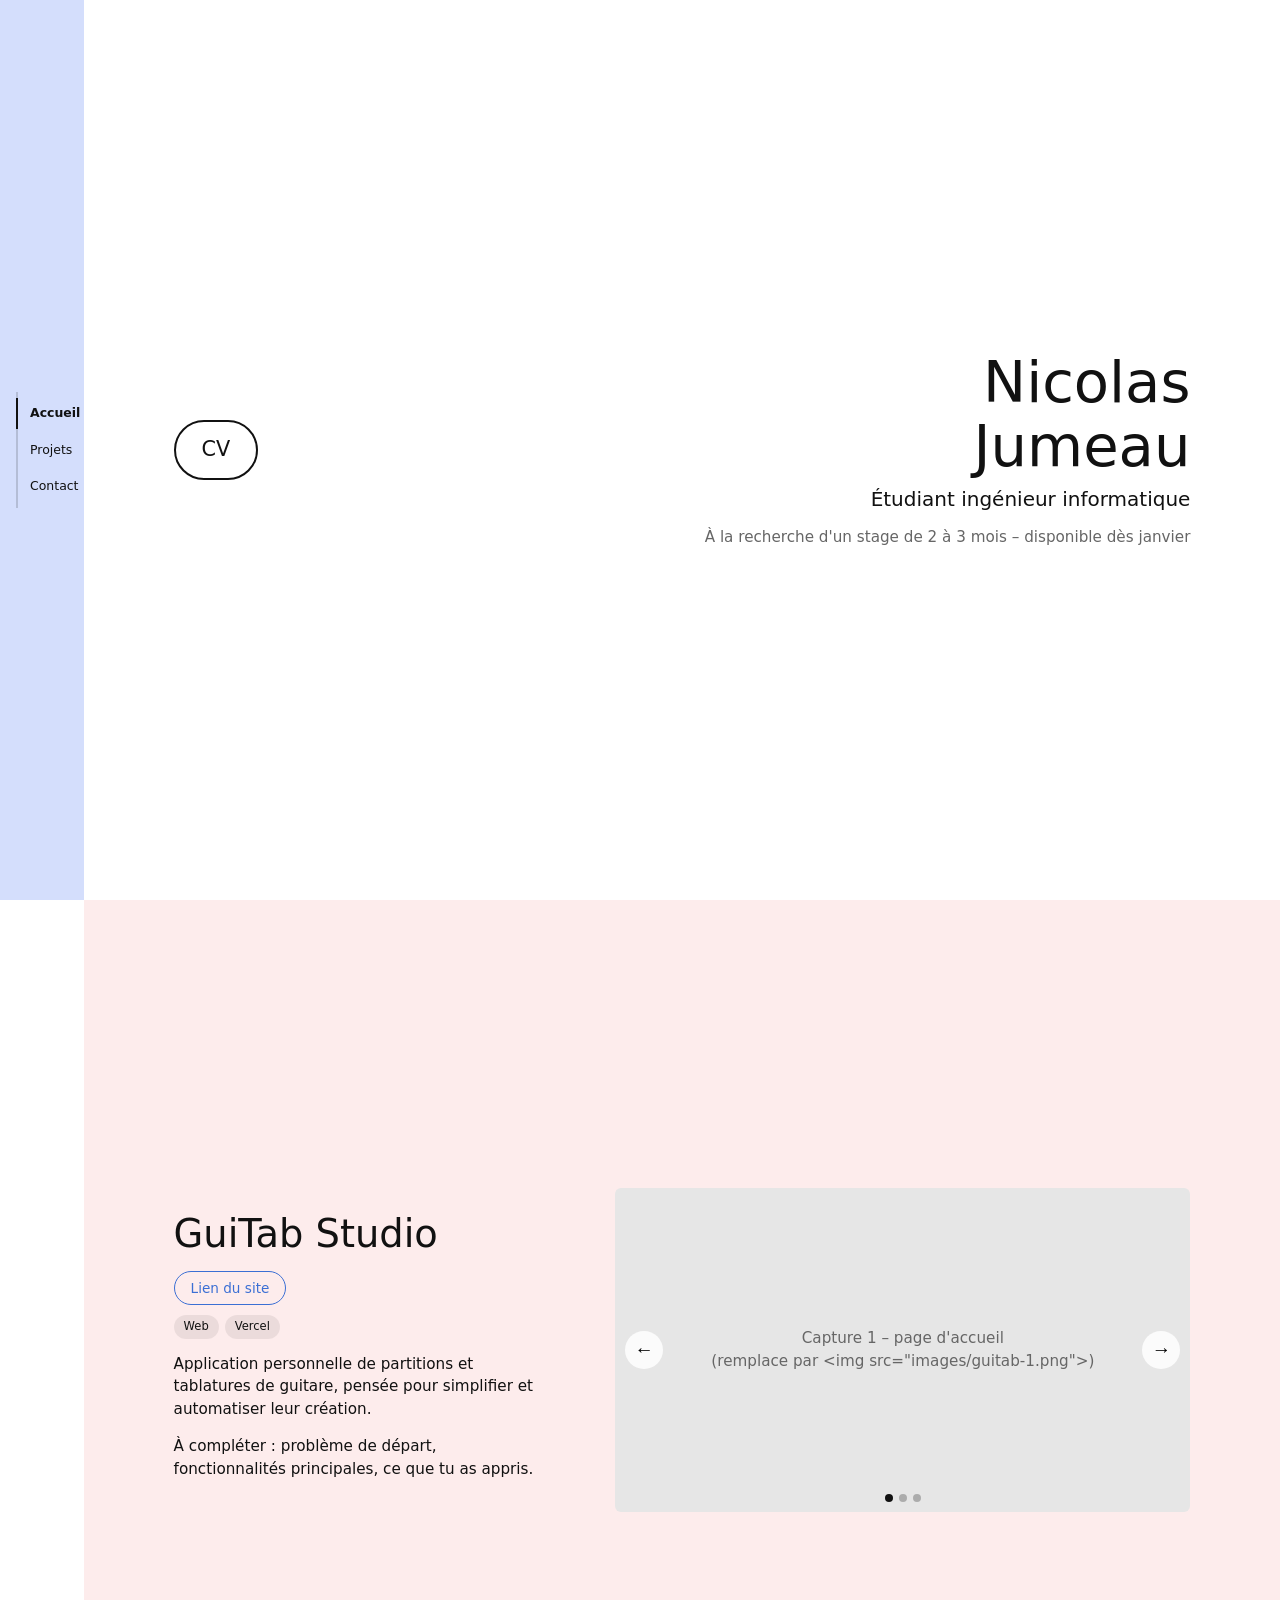
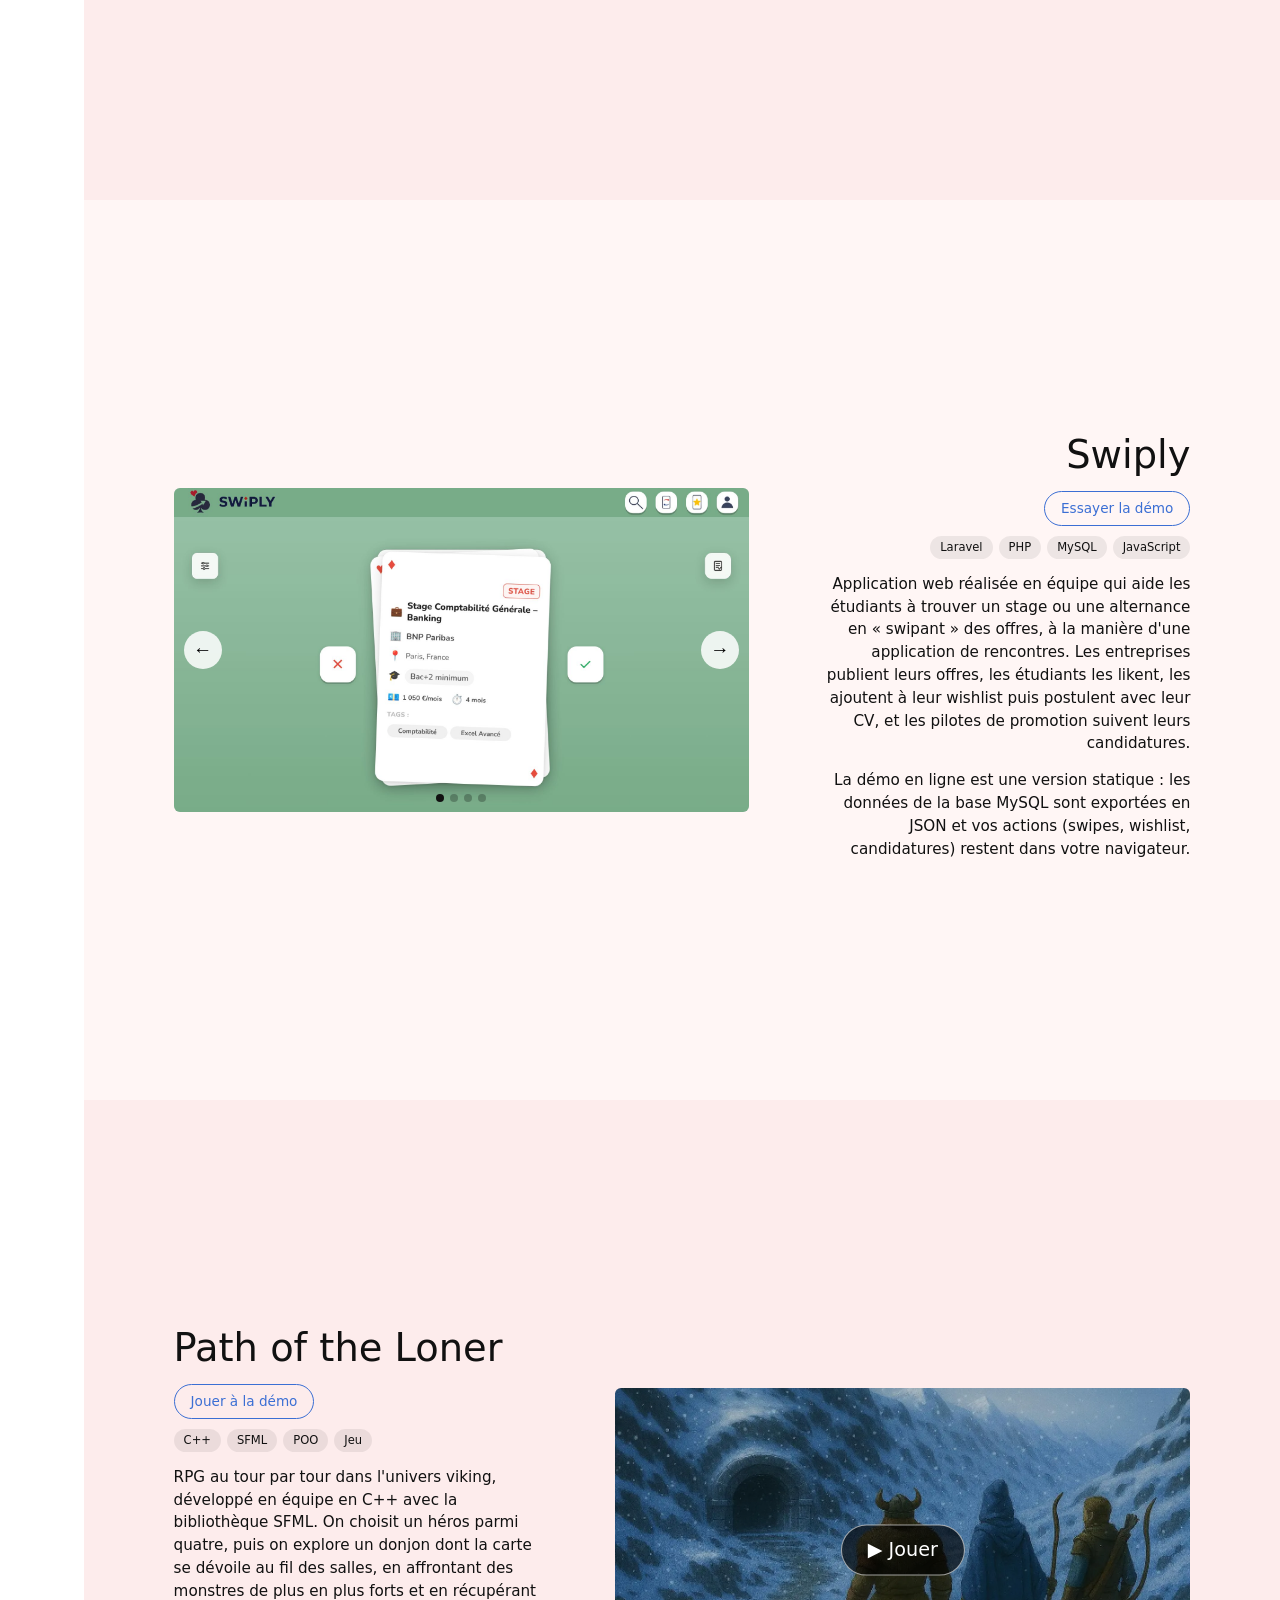
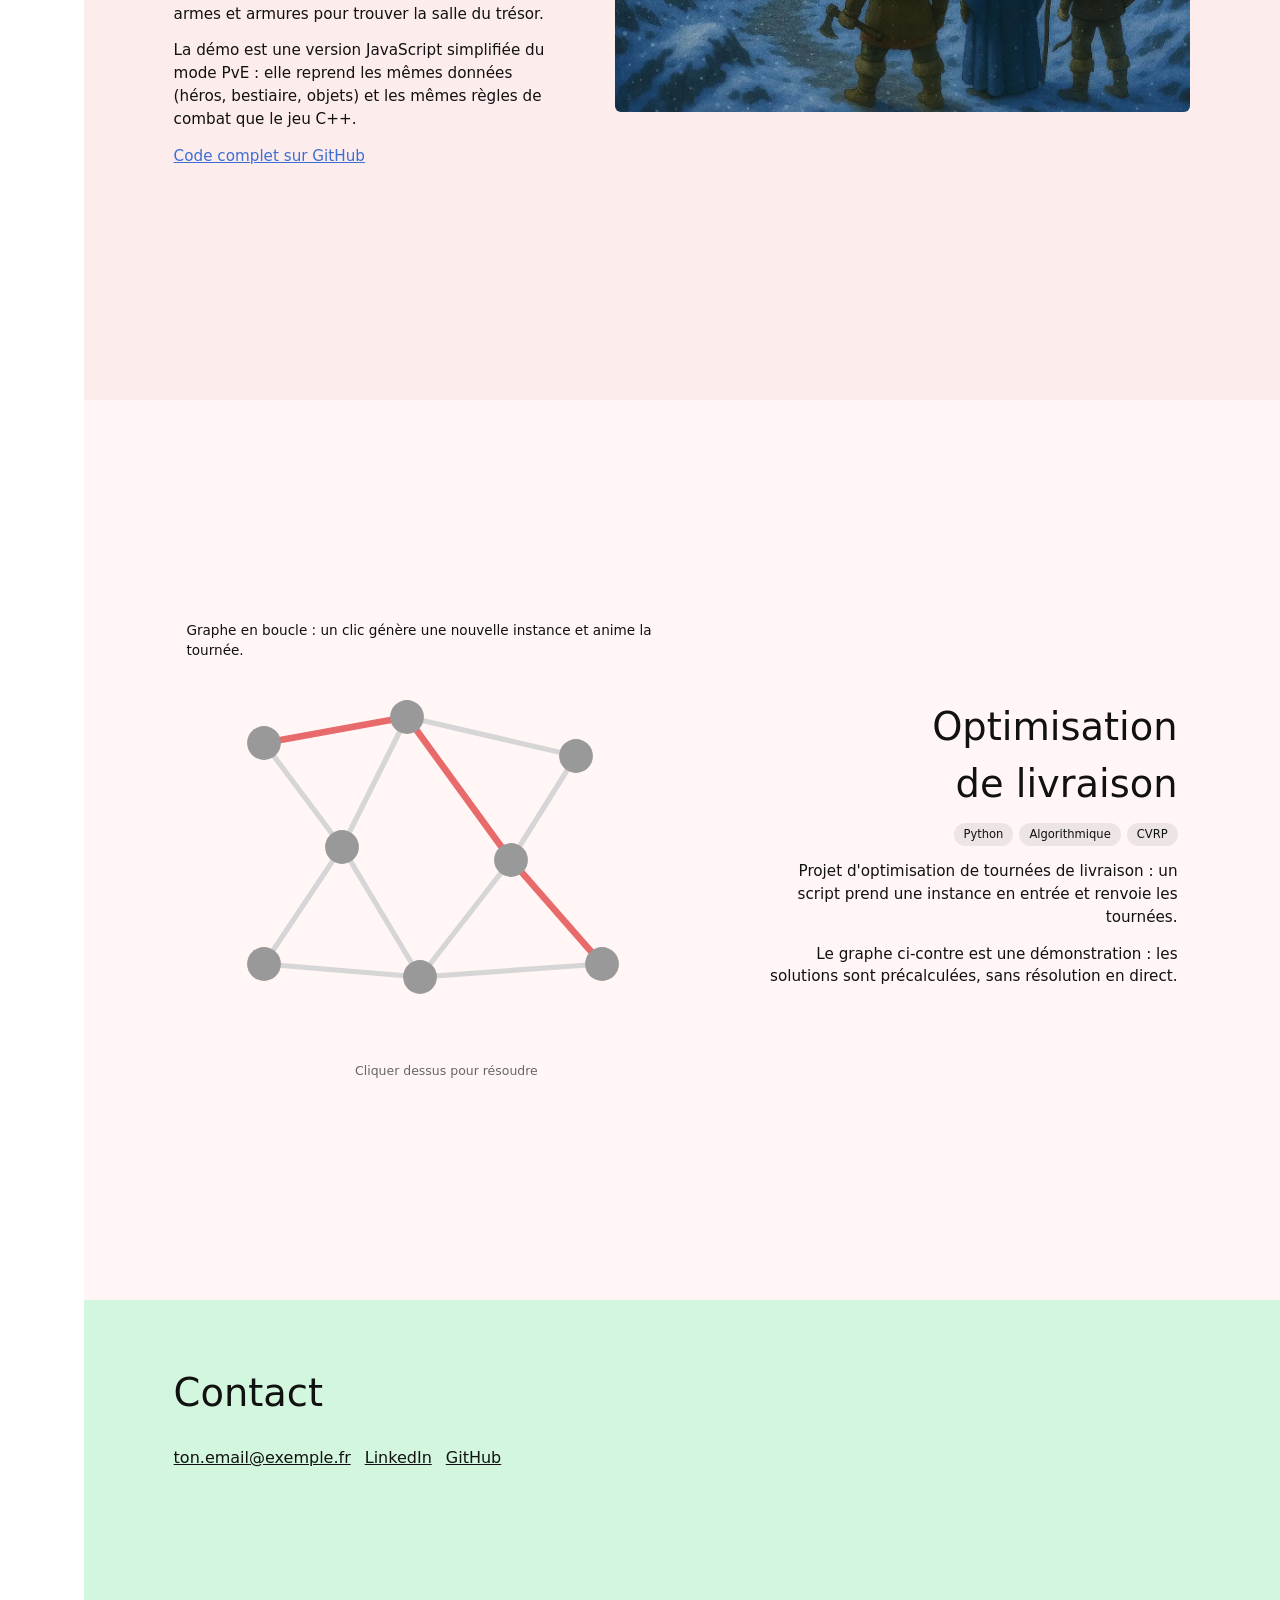
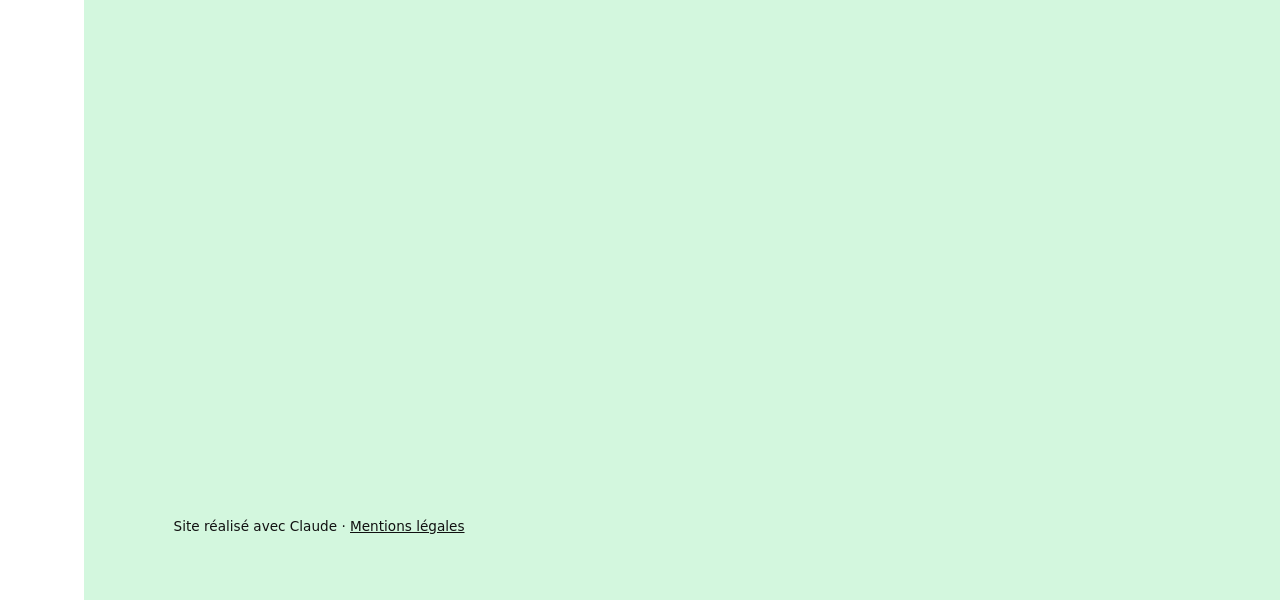
==== index.html @ 0633b989 "Ajoute la démo jouable de Path of the Loner et l'intègre au portfolio Version JavaScript du mode PvE" ====
<!DOCTYPE html>
<html lang="fr">
<head>
<meta charset="UTF-8">
<meta name="viewport" content="width=device-width, initial-scale=1">
<title>Nicolas Jumeau – Étudiant ingénieur informatique</title>
<meta name="description" content="Portfolio de Nicolas Jumeau, étudiant ingénieur en informatique : projets web, jeu, optimisation.">
<style>
  :root {
    --ink: #111;
    --muted: #666;
    --link: #3b6fd4;
    --side: 84px;
  }
  * { box-sizing: border-box; margin: 0; padding: 0; }
  html { scroll-behavior: smooth; }
  body {
    font-family: Inter, system-ui, -apple-system, "Segoe UI", Roboto, sans-serif;
    color: var(--ink);
    line-height: 1.5;
  }
  a { color: var(--link); }

  /* ---------- Barre latérale ---------- */
  .side {
    position: fixed; top: 0; left: 0; bottom: 0; width: var(--side);
    background: #d4defc; transition: background .4s;
    display: flex; align-items: center; z-index: 10;
  }
  .side nav { border-left: 2px solid rgba(0,0,0,.15); margin-left: 16px; }
  .side a {
    display: block; padding: 6px 12px; margin: 6px 0;
    font-size: .78rem; color: var(--ink); text-decoration: none;
    border-left: 2px solid transparent; margin-left: -2px;
  }
  .side a.active { font-weight: 700; border-left-color: var(--ink); }

  main { margin-left: var(--side); }
  section {
    min-height: 100vh; padding: 64px 7vw;
    display: flex; align-items: center; justify-content: center;
  }
  h1 { font-size: clamp(2.4rem, 6vw, 3.6rem); font-weight: 400; line-height: 1.1; }
  h2 { font-size: clamp(1.8rem, 4vw, 2.4rem); font-weight: 400; margin-bottom: 8px; }

  /* ---------- Accueil ---------- */
  #accueil { background: #fff; justify-content: space-between; gap: 32px; flex-wrap: wrap; }
  .hero-right { text-align: right; margin-left: auto; }
  .hero-right p { font-size: 1.25rem; margin-top: 6px; }
  .hero-right .search { font-size: .95rem; color: var(--muted); margin-top: 12px; }
  .btn {
    display: inline-block; padding: 12px 26px; border: 2px solid var(--ink);
    border-radius: 999px; color: var(--ink); text-decoration: none;
    font-size: 1.3rem; transition: background .2s, color .2s;
  }
  .btn:hover { background: var(--ink); color: #fff; }
  .btn.small { font-size: .85rem; padding: 6px 16px; border-width: 1.5px; border-color: var(--link); color: var(--link); }
  .btn.small:hover { background: var(--link); color: #fff; }

  /* ---------- Projets ---------- */
  .project { gap: 5vw; align-items: center; }
  .project .text { flex: 1 1 280px; max-width: 420px; }
  .project .visual { flex: 2 1 380px; }
  .project .text p { margin: 14px 0; font-size: .95rem; }
  .project.reverse { flex-direction: row-reverse; }
  .project.reverse .text { text-align: right; }
  .tags { display: flex; flex-wrap: wrap; gap: 6px; margin: 10px 0 14px; }
  .project.reverse .tags { justify-content: flex-end; }
  .tags span { font-size: .72rem; background: rgba(0,0,0,.07); padding: 3px 10px; border-radius: 999px; }
  #guitab, #loner { background: #fdecec; }
  #swiply, #optim { background: #fff6f5; }

  .box {
    background: #e6e6e6; border-radius: 6px; aspect-ratio: 16 / 9;
    position: relative; overflow: hidden; width: 100%;
  }

  /* Carrousel */
  .carousel .slides { display: flex; height: 100%; transition: transform .4s ease; }
  .carousel .slide {
    min-width: 100%; height: 100%; display: flex; align-items: center; justify-content: center;
    color: var(--muted); font-size: .95rem; text-align: center; padding: 20px;
  }
  .carousel .slide:has(img) { padding: 0; }
  .carousel .slide img { width: 100%; height: 100%; object-fit: cover; }
  .carousel button {
    position: absolute; top: 50%; transform: translateY(-50%);
    background: rgba(255,255,255,.85); border: none; border-radius: 50%;
    width: 38px; height: 38px; font-size: 1.2rem; cursor: pointer;
  }
  .carousel .prev { left: 10px; } .carousel .next { right: 10px; }
  .dots { position: absolute; bottom: 10px; left: 0; right: 0; display: flex; justify-content: center; gap: 6px; }
  .dots i { width: 8px; height: 8px; border-radius: 50%; background: rgba(0,0,0,.25); }
  .dots i.on { background: var(--ink); }

  /* Jeu */
  .game { display: flex; align-items: center; justify-content: center; text-align: center; color: var(--muted); padding: 20px; }
  .game canvas { width: 100%; height: 100%; display: block; background: #1c1c28; }
  .game-cover { display: block; }
  .game-cover img { width: 100%; height: 100%; object-fit: cover; display: block; transition: transform .4s; }
  .game-cover span {
    position: absolute; left: 50%; top: 50%; transform: translate(-50%, -50%);
    background: rgba(0,0,0,.65); color: #fff; padding: 10px 26px; border-radius: 999px;
    font-size: 1.2rem; border: 1.5px solid rgba(255,255,255,.6); transition: background .2s;
  }
  .game-cover:hover img { transform: scale(1.04); }
  .game-cover:hover span { background: rgba(0,0,0,.85); }

  /* Graphe */
  #optim { gap: 4vw; }
  .graph-wrap { flex: 1 1 380px; max-width: 520px; }
  .graph-wrap .note { font-size: .85rem; margin-bottom: 4px; }
  .graph-wrap svg { width: 100%; height: auto; cursor: pointer; }
  .graph-wrap .hint { font-size: .78rem; color: var(--muted); text-align: center; }
  .edge { stroke: #d6d6d6; stroke-width: 4; stroke-linecap: round; }
  .route { stroke: #e86a6a; stroke-width: 5; stroke-linecap: round; }
  .node { fill: #999; }

  /* ---------- Contact ---------- */
  #contact { background: #d3f7de; flex-direction: column; align-items: flex-start; justify-content: space-between; }
  #contact .links { display: flex; flex-wrap: wrap; gap: 14px; margin-top: 24px; }
  #contact .links a { color: var(--ink); }
  footer { font-size: .85rem; align-self: stretch; }
  footer a { color: var(--ink); }
  #legal { display: none; background: rgba(255,255,255,.7); border-radius: 8px; padding: 16px; margin-top: 12px; font-size: .8rem; max-width: 720px; }
  #legal:target { display: block; }

  /* ---------- Mobile ---------- */
  @media (max-width: 800px) {
    :root { --side: 0px; }
    .side { top: 0; bottom: auto; left: 0; right: 0; width: 100%; height: 48px; justify-content: center; }
    .side nav { border: none; margin: 0; display: flex; gap: 8px; }
    .side a { border: none; margin: 0; padding: 4px 10px; }
    .side a.active { text-decoration: underline; }
    section { padding: 80px 6vw 48px; min-height: auto; }
    .project, .project.reverse { flex-direction: column; align-items: stretch; }
    .project.reverse .text { text-align: left; }
    .project.reverse .tags { justify-content: flex-start; }
    .hero-right { text-align: left; margin-left: 0; }
  }
</style>
</head>
<body>

<aside class="side" id="side">
  <nav>
    <a href="#accueil" class="active">Accueil</a>
    <a href="#projets">Projets</a>
    <a href="#contact">Contact</a>
  </nav>
</aside>

<main>

  <!-- ACCUEIL -->
  <section id="accueil" data-side="#d4defc">
    <a class="btn" href="cv.pdf" download>CV</a>
    <div class="hero-right">
      <h1>Nicolas<br>Jumeau</h1>
      <p>Étudiant ingénieur informatique</p>
      <p class="search">À la recherche d'un stage de 2 à 3 mois – disponible dès janvier</p>
    </div>
  </section>

  <!-- GUITAB STUDIO -->
  <section id="projets" class="project" data-side="#e0d4ec" data-bg="#fdecec">
    <div class="text" id="guitab">
      <h2>GuiTab Studio</h2>
      <a class="btn small" href="https://guitab-studio.vercel.app" target="_blank" rel="noopener">Lien du site</a>
      <div class="tags"><span>Web</span><span>Vercel</span></div>
      <p>Application personnelle de partitions et tablatures de guitare, pensée pour simplifier et automatiser leur création.</p>
      <p>À compléter : problème de départ, fonctionnalités principales, ce que tu as appris.</p>
    </div>
    <div class="visual">
      <div class="box carousel" data-carousel>
        <div class="slides">
          <div class="slide">Capture 1 – page d'accueil<br>(remplace par &lt;img src="images/guitab-1.png"&gt;)</div>
          <div class="slide">Capture 2 – éditeur de tablatures</div>
          <div class="slide">Capture 3 – export</div>
        </div>
        <button class="prev" aria-label="Précédent">←</button>
        <button class="next" aria-label="Suivant">→</button>
        <div class="dots"></div>
      </div>
    </div>
  </section>

  <!-- SWIPLY -->
  <section class="project reverse" data-side="#e2e0f5" data-bg="#fff6f5" id="swiply">
    <div class="text">
      <h2>Swiply</h2>
      <a class="btn small" href="swiply/" target="_blank" rel="noopener">Essayer la démo</a>
      <div class="tags"><span>Laravel</span><span>PHP</span><span>MySQL</span><span>JavaScript</span></div>
      <p>Application web réalisée en équipe qui aide les étudiants à trouver un stage ou une alternance en « swipant » des offres, à la manière d'une application de rencontres. Les entreprises publient leurs offres, les étudiants les likent, les ajoutent à leur wishlist puis postulent avec leur CV, et les pilotes de promotion suivent leurs candidatures.</p>
      <p>La démo en ligne est une version statique : les données de la base MySQL sont exportées en JSON et vos actions (swipes, wishlist, candidatures) restent dans votre navigateur.</p>
    </div>
    <div class="visual">
      <div class="box carousel" data-carousel>
        <div class="slides">
          <div class="slide"><img src="images/swiply-1.jpg" alt="Swiply : carte d'offre à swiper" loading="lazy"></div>
          <div class="slide"><img src="images/swiply-2.jpg" alt="Swiply : détail d'une offre" loading="lazy"></div>
          <div class="slide"><img src="images/swiply-3.jpg" alt="Swiply : wishlist de l'étudiant" loading="lazy"></div>
          <div class="slide"><img src="images/swiply-4.jpg" alt="Swiply : profil d'une entreprise" loading="lazy"></div>
        </div>
        <button class="prev" aria-label="Précédent">←</button>
        <button class="next" aria-label="Suivant">→</button>
        <div class="dots"></div>
      </div>
    </div>
  </section>

  <!-- PATH OF THE LONER -->
  <section class="project" data-side="#e0d4ec" data-bg="#fdecec" id="loner">
    <div class="text">
      <h2>Path of the Loner</h2>
      <a class="btn small" href="loner/" target="_blank" rel="noopener">Jouer à la démo</a>
      <div class="tags"><span>C++</span><span>SFML</span><span>POO</span><span>Jeu</span></div>
      <p>RPG au tour par tour dans l'univers viking, développé en équipe en C++ avec la bibliothèque SFML. On choisit un héros parmi quatre, puis on explore un donjon dont la carte se dévoile au fil des salles, en affrontant des monstres de plus en plus forts et en récupérant armes et armures pour trouver la salle du trésor.</p>
      <p>La démo est une version JavaScript simplifiée du mode PvE : elle reprend les mêmes données (héros, bestiaire, objets) et les mêmes règles de combat que le jeu C++.</p>
      <p><a href="https://github.com/NicolasJUMEAU/cpp-path-of-the-loner" target="_blank" rel="noopener">Code complet sur GitHub</a></p>
    </div>
    <div class="visual">
      <a class="box game-cover" href="loner/" target="_blank" rel="noopener" aria-label="Jouer à Path of the Loner">
        <img src="loner/img/accueil_start.webp" alt="Path of the Loner : trois héros vikings devant l'entrée du donjon" loading="lazy">
        <span>▶ Jouer</span>
      </a>
    </div>
  </section>

  <!-- OPTIMISATION -->
  <section class="project reverse" data-side="#e2e0f5" data-bg="#fff6f5" id="optim">
    <div class="text">
      <h2>Optimisation<br>de livraison</h2>
      <div class="tags"><span>Python</span><span>Algorithmique</span><span>CVRP</span></div>
      <p>Projet d'optimisation de tournées de livraison : un script prend une instance en entrée et renvoie les tournées.</p>
      <p>Le graphe ci-contre est une démonstration : les solutions sont précalculées, sans résolution en direct.</p>
    </div>
    <div class="graph-wrap">
      <p class="note">Graphe en boucle : un clic génère une nouvelle instance et anime la tournée.</p>
      <svg id="graph" viewBox="0 0 400 300" role="img" aria-label="Graphe de livraison interactif"></svg>
      <p class="hint">Cliquer dessus pour résoudre</p>
    </div>
  </section>

  <!-- CONTACT -->
  <section id="contact" data-side="#b3e5d8">
    <div>
      <h2>Contact</h2>
      <div class="links">
        <a href="mailto:ton.email@exemple.fr">ton.email@exemple.fr</a>
        <a href="https://www.linkedin.com/in/TON-PROFIL" target="_blank" rel="noopener">LinkedIn</a>
        <a href="https://github.com/TON-PSEUDO" target="_blank" rel="noopener">GitHub</a>
      </div>
    </div>
    <footer>
      <p>Site réalisé avec Claude · <a href="#legal">Mentions légales</a></p>
      <div id="legal">
        <strong>Mentions légales</strong><br>
        Éditeur : Nicolas Jumeau – contact : ton.email@exemple.fr<br>
        Hébergeur : Vercel Inc., 440 N Barranca Ave #4133, Covina, CA 91723, États-Unis.<br>
        Ce site ne dépose aucun cookie et ne collecte aucune donnée personnelle.
      </div>
    </footer>
  </section>

</main>

<script>
/* ---------- Nav active + couleur de la barre latérale ---------- */
const side = document.getElementById('side');
const links = [...document.querySelectorAll('.side a')];
const sections = [...document.querySelectorAll('main section')];
const linkFor = id => (['accueil','contact'].includes(id) ? id : 'projets');

const io = new IntersectionObserver(entries => {
  entries.forEach(e => {
    if (!e.isIntersecting) return;
    const s = e.target;
    side.style.background = s.dataset.side || '#d4defc';
    const target = linkFor(s.id || 'projets');
    links.forEach(a => a.classList.toggle('active', a.getAttribute('href') === '#' + target));
  });
}, { threshold: 0.5 });
sections.forEach(s => {
  if (s.dataset.bg) s.style.background = s.dataset.bg;
  io.observe(s);
});

/* ---------- Carrousels ---------- */
document.querySelectorAll('[data-carousel]').forEach(c => {
  const slides = c.querySelector('.slides');
  const n = slides.children.length;
  const dots = c.querySelector('.dots');
  let i = 0;
  for (let k = 0; k < n; k++) dots.appendChild(document.createElement('i'));
  const show = () => {
    slides.style.transform = `translateX(-${i * 100}%)`;
    [...dots.children].forEach((d, k) => d.classList.toggle('on', k === i));
  };
  c.querySelector('.prev').onclick = () => { i = (i - 1 + n) % n; show(); };
  c.querySelector('.next').onclick = () => { i = (i + 1) % n; show(); };
  show();
});

/* ---------- Graphe : instances et solutions en dur ---------- */
const instances = [
  { nodes: [[60,60],[170,40],[300,70],[120,140],[250,150],[60,230],[180,240],[320,230]],
    edges: [[0,1],[1,2],[0,3],[1,3],[1,4],[2,4],[3,5],[3,6],[4,6],[4,7],[5,6],[6,7]],
    route: [0,1,4,7] },
  { nodes: [[50,150],[140,60],[140,240],[240,150],[340,70],[340,230]],
    edges: [[0,1],[0,2],[1,3],[2,3],[3,4],[3,5],[4,5],[2,5]],
    route: [0,1,3,5] },
  { nodes: [[200,40],[70,110],[330,110],[110,230],[290,230],[200,150]],
    edges: [[0,1],[0,2],[1,3],[2,4],[3,4],[5,0],[5,1],[5,2],[5,3],[5,4]],
    route: [0,1,3,4,2,0] }
];
const svg = document.getElementById('graph');
const NS = 'http://www.w3.org/2000/svg';
let current = 0, timers = [];

function el(tag, attrs) {
  const e = document.createElementNS(NS, tag);
  for (const k in attrs) e.setAttribute(k, attrs[k]);
  return e;
}
function draw(idx, animate) {
  timers.forEach(clearTimeout); timers = [];
  svg.innerHTML = '';
  const g = instances[idx];
  g.edges.forEach(([a, b]) => svg.appendChild(el('line', {
    class: 'edge', x1: g.nodes[a][0], y1: g.nodes[a][1], x2: g.nodes[b][0], y2: g.nodes[b][1] })));
  const routeLayer = el('g', {});
  svg.appendChild(routeLayer);
  g.nodes.forEach(([x, y]) => svg.appendChild(el('circle', { class: 'node', cx: x, cy: y, r: 13 })));
  g.route.slice(1).forEach((to, k) => {
    const from = g.route[k];
    const seg = () => routeLayer.appendChild(el('line', {
      class: 'route', x1: g.nodes[from][0], y1: g.nodes[from][1], x2: g.nodes[to][0], y2: g.nodes[to][1] }));
    if (animate) timers.push(setTimeout(seg, 500 * (k + 1))); else seg();
  });
}
draw(0, false);
svg.addEventListener('click', () => { current = (current + 1) % instances.length; draw(current, true); });
</script>
</body>
</html>
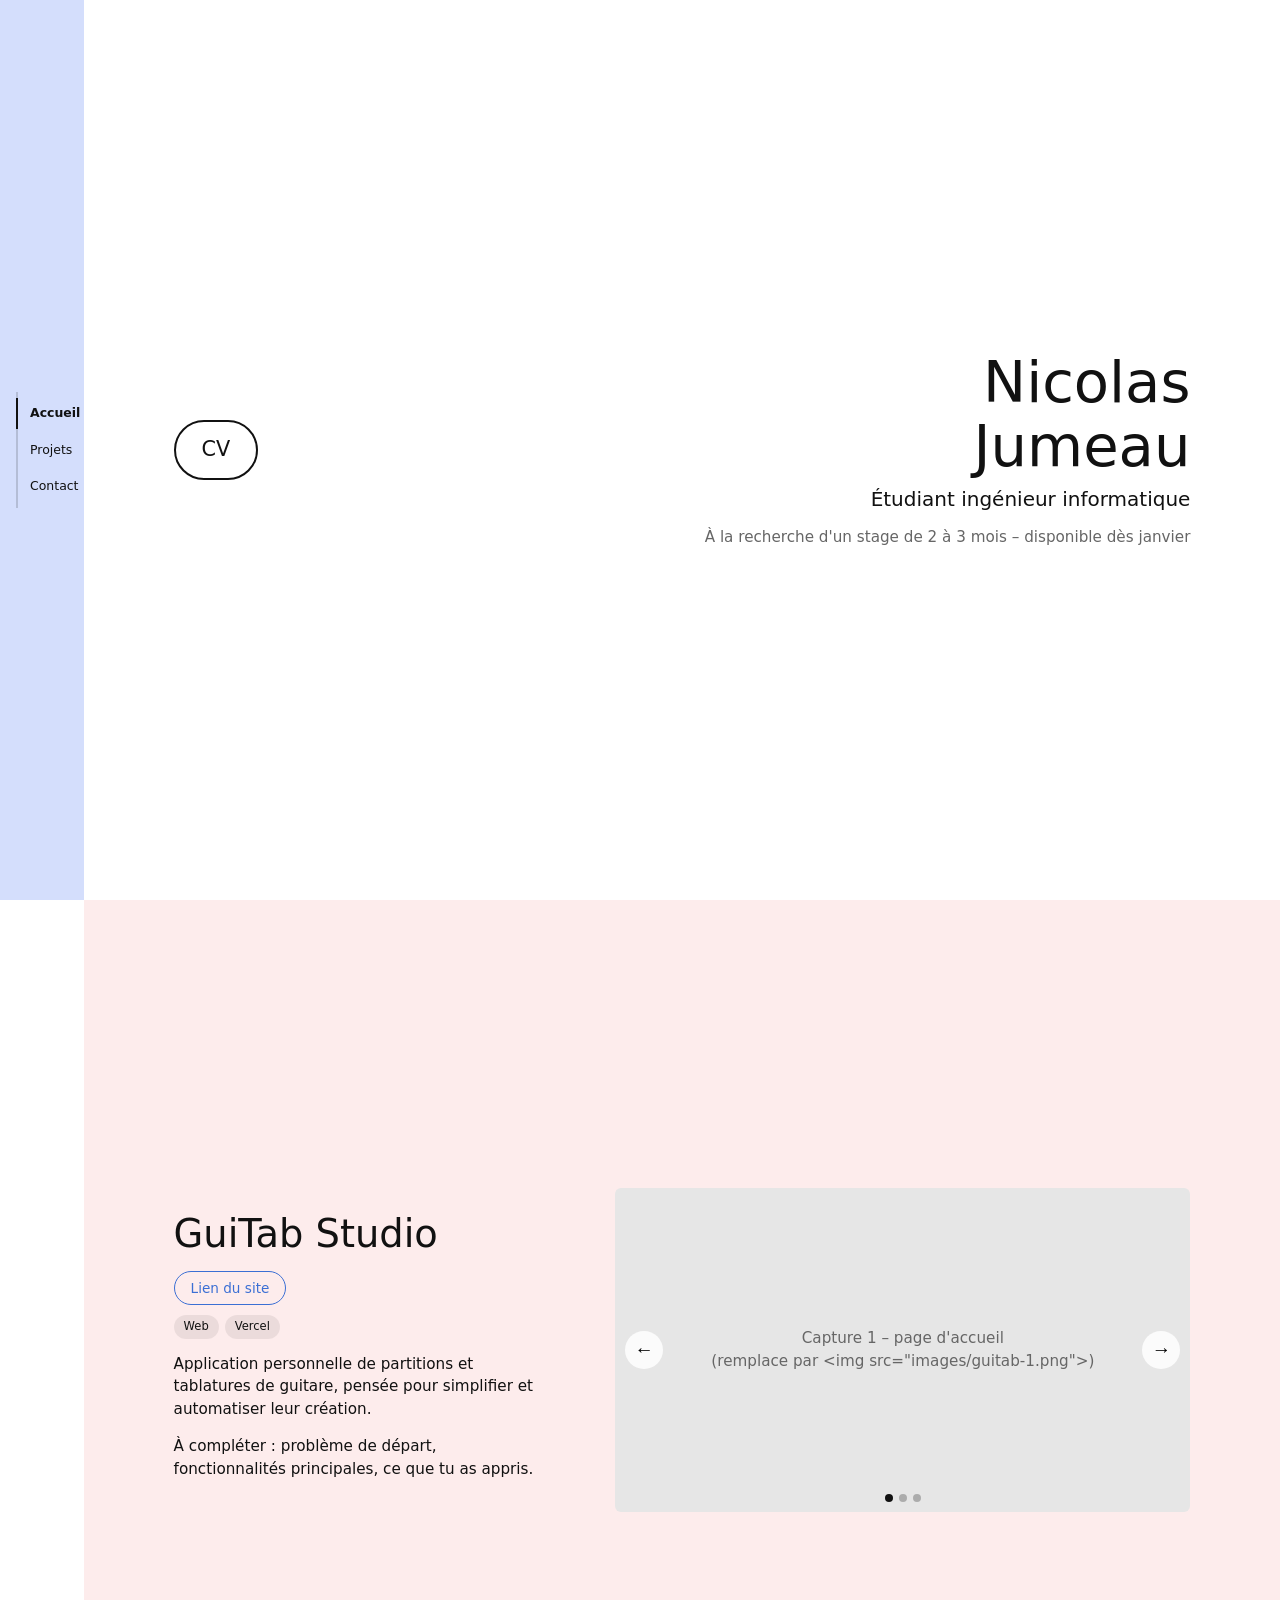
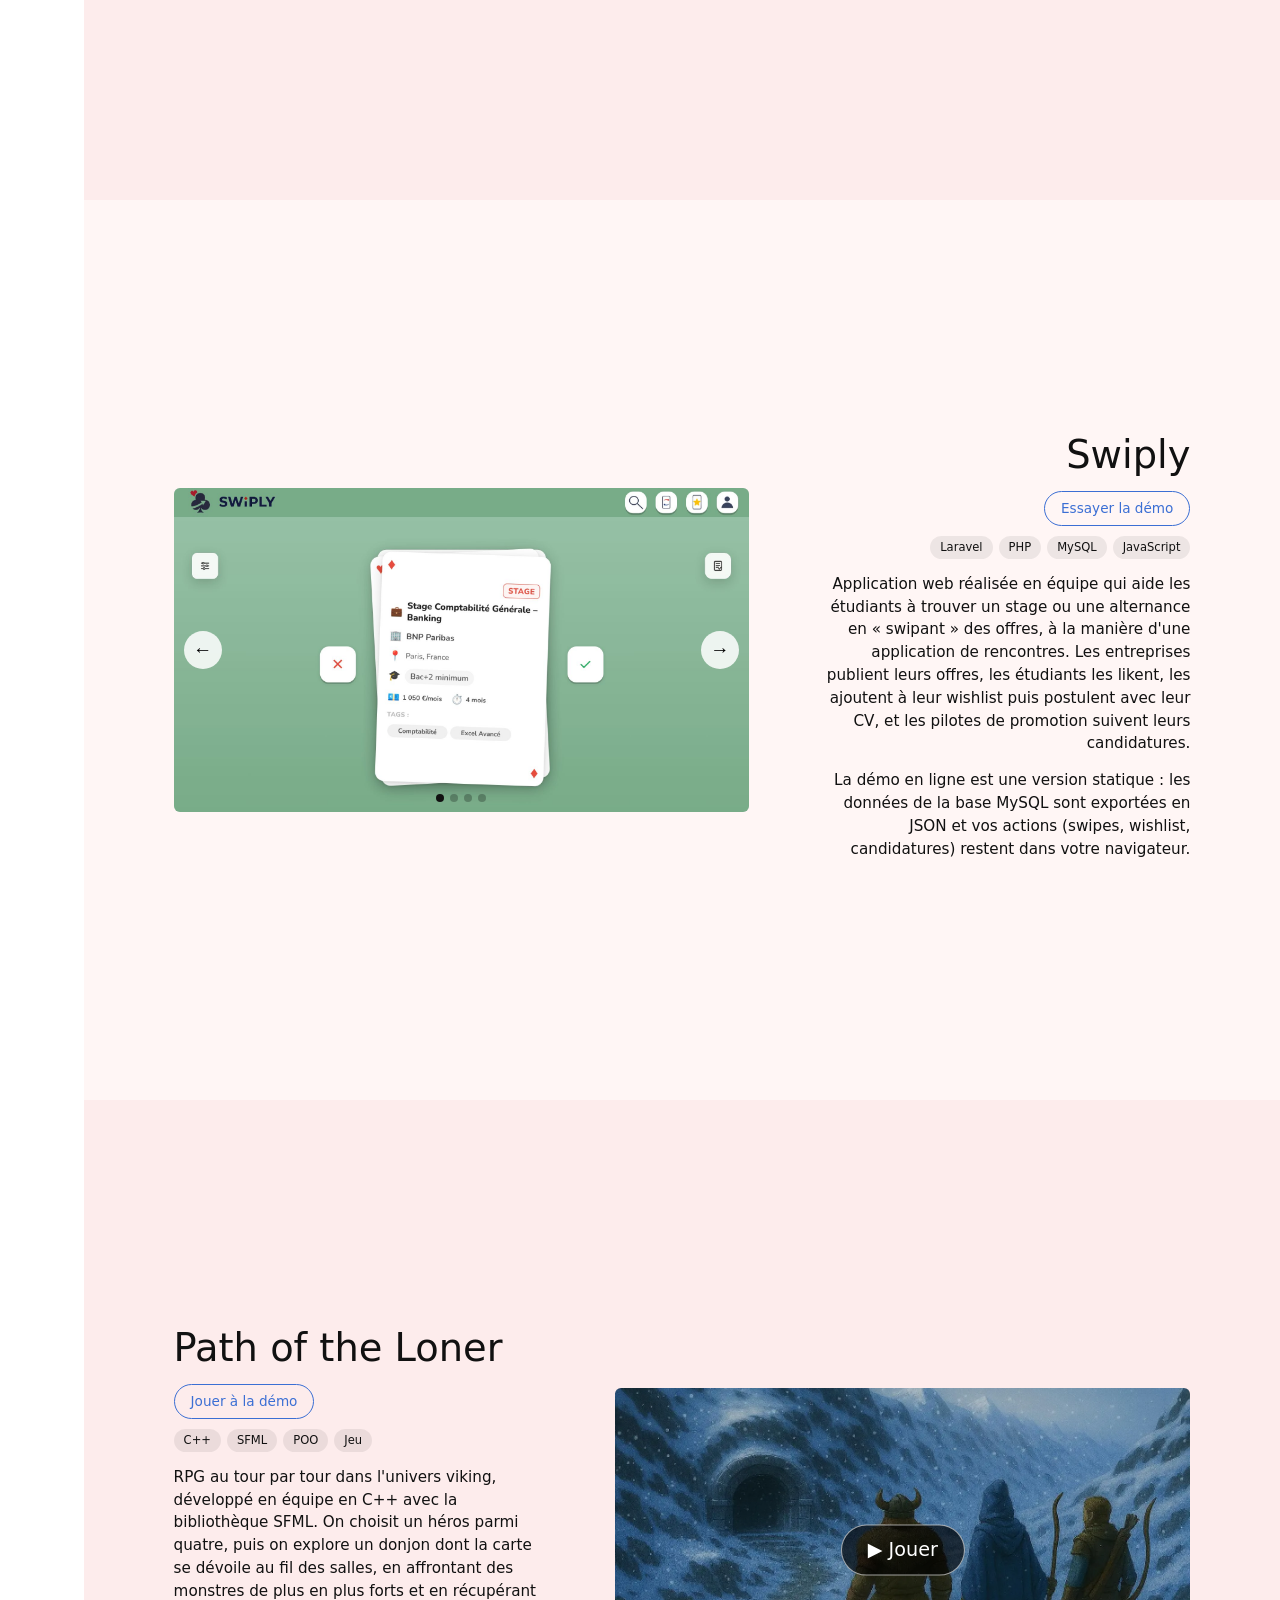
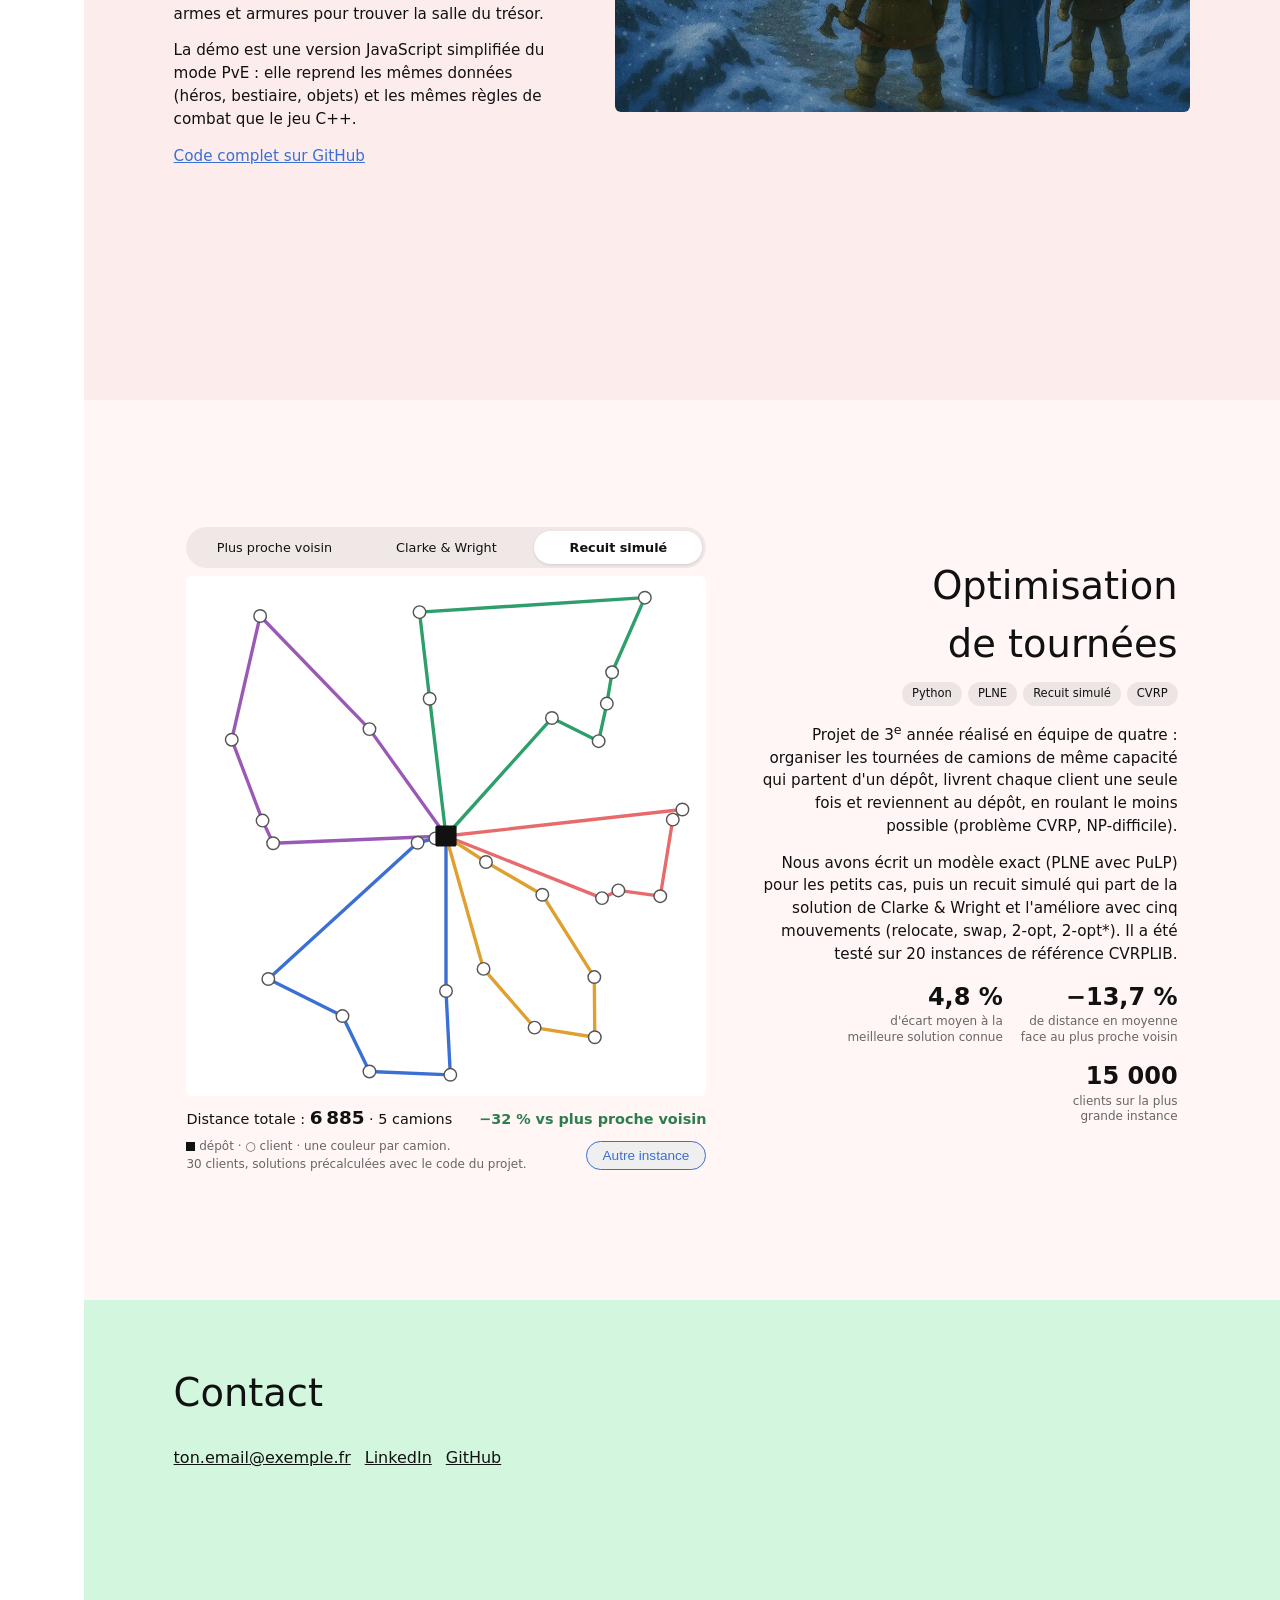
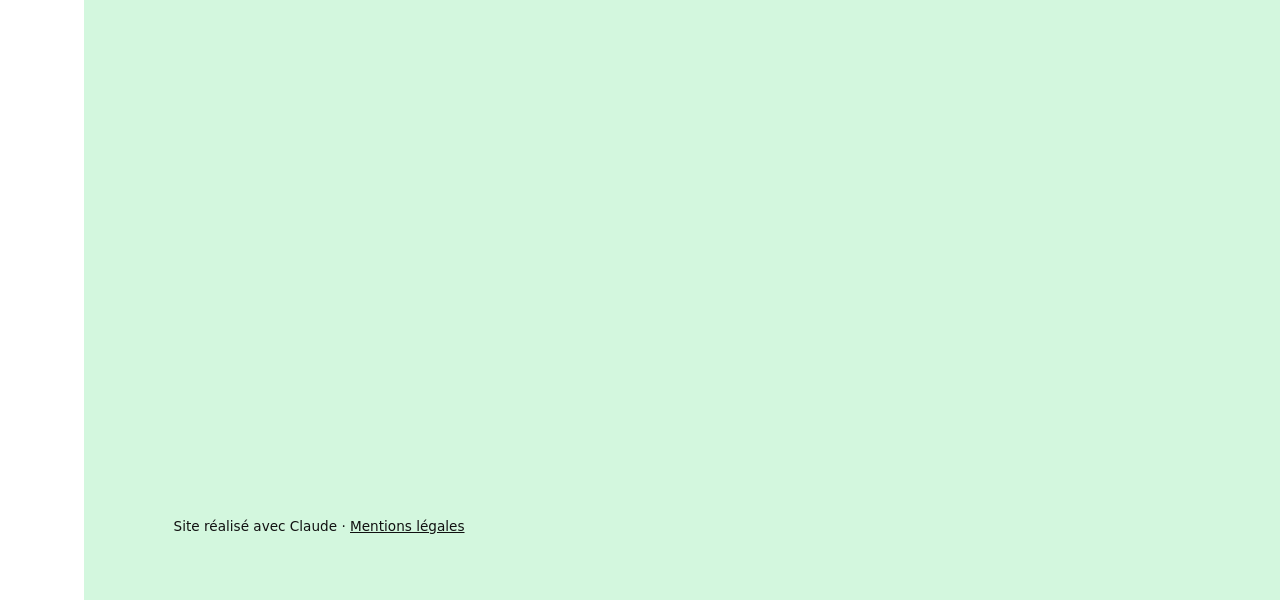
==== commit cf2a8db9: "Refait la section Optimisation : vraies tournées CVRP avec dépôt et comparaison des méthodes Trois i" ====
--- a/index.html
+++ b/index.html
@@ -106,15 +106,30 @@
   .game-cover:hover img { transform: scale(1.04); }
   .game-cover:hover span { background: rgba(0,0,0,.85); }
 
-  /* Graphe */
+  /* Optimisation (CVRP) */
   #optim { gap: 4vw; }
   .graph-wrap { flex: 1 1 380px; max-width: 520px; }
-  .graph-wrap .note { font-size: .85rem; margin-bottom: 4px; }
-  .graph-wrap svg { width: 100%; height: auto; cursor: pointer; }
-  .graph-wrap .hint { font-size: .78rem; color: var(--muted); text-align: center; }
-  .edge { stroke: #d6d6d6; stroke-width: 4; stroke-linecap: round; }
-  .route { stroke: #e86a6a; stroke-width: 5; stroke-linecap: round; }
-  .node { fill: #999; }
+  .stats { display: flex; gap: 18px; justify-content: flex-end; flex-wrap: wrap; margin: 18px 0; }
+  .stats div { text-align: right; }
+  .stats b { display: block; font-size: 1.5rem; font-weight: 600; line-height: 1.1; }
+  .stats span { display: block; font-size: .75rem; line-height: 1.3; color: var(--muted); margin-top: 4px; }
+  .methods { display: flex; gap: 4px; background: rgba(0,0,0,.06); border-radius: 999px; padding: 4px; margin-bottom: 8px; }
+  .methods button {
+    flex: 1; border: none; background: none; border-radius: 999px; padding: 7px 6px;
+    font: inherit; font-size: .8rem; color: var(--ink); cursor: pointer; transition: background .2s;
+  }
+  .methods button.on { background: #fff; font-weight: 600; box-shadow: 0 1px 3px rgba(0,0,0,.12); }
+  .graph-wrap svg { width: 100%; height: auto; display: block; background: #fff; border-radius: 6px; }
+  .graph-wrap .route { fill: none; stroke-width: 7; stroke-linejoin: round; stroke-linecap: round; }
+  .graph-wrap .client { fill: #fff; stroke: #555; stroke-width: 3; }
+  .graph-wrap .depot { fill: var(--ink); }
+  .result { display: flex; flex-wrap: wrap; justify-content: space-between; align-items: baseline; gap: 10px; margin-top: 8px; font-size: .9rem; }
+  .result strong { font-size: 1.15rem; }
+  .result .gain { color: #2e7d4f; font-weight: 600; }
+  .graph-foot { display: flex; justify-content: space-between; align-items: center; gap: 10px; margin-top: 6px; }
+  .graph-foot p { font-size: .75rem; color: var(--muted); }
+  .graph-foot button { flex: none; }
+  .legend-depot { display: inline-block; width: 9px; height: 9px; background: var(--ink); vertical-align: middle; }
 
   /* ---------- Contact ---------- */
   #contact { background: #d3f7de; flex-direction: column; align-items: flex-start; justify-content: space-between; }
@@ -135,6 +150,8 @@
     section { padding: 80px 6vw 48px; min-height: auto; }
     .project, .project.reverse { flex-direction: column; align-items: stretch; }
     .project.reverse .text { text-align: left; }
+    #optim .stats { justify-content: flex-start; }
+    #optim .stats div { text-align: left; }
     .project.reverse .tags { justify-content: flex-start; }
     .hero-right { text-align: left; margin-left: 0; }
   }
@@ -230,15 +247,31 @@
   <!-- OPTIMISATION -->
   <section class="project reverse" data-side="#e2e0f5" data-bg="#fff6f5" id="optim">
     <div class="text">
-      <h2>Optimisation<br>de livraison</h2>
-      <div class="tags"><span>Python</span><span>Algorithmique</span><span>CVRP</span></div>
-      <p>Projet d'optimisation de tournées de livraison : un script prend une instance en entrée et renvoie les tournées.</p>
-      <p>Le graphe ci-contre est une démonstration : les solutions sont précalculées, sans résolution en direct.</p>
+      <h2>Optimisation<br>de tournées</h2>
+      <div class="tags"><span>Python</span><span>PLNE</span><span>Recuit simulé</span><span>CVRP</span></div>
+      <p>Projet de 3<sup>e</sup> année réalisé en équipe de quatre : organiser les tournées de camions de même capacité qui partent d'un dépôt, livrent chaque client une seule fois et reviennent au dépôt, en roulant le moins possible (problème CVRP, NP-difficile).</p>
+      <p>Nous avons écrit un modèle exact (PLNE avec PuLP) pour les petits cas, puis un recuit simulé qui part de la solution de Clarke &amp; Wright et l'améliore avec cinq mouvements (relocate, swap, 2-opt, 2-opt*). Il a été testé sur 20 instances de référence CVRPLIB.</p>
+      <div class="stats">
+        <div><b>4,8 %</b><span>d'écart moyen à la<br>meilleure solution connue</span></div>
+        <div><b>−13,7 %</b><span>de distance en moyenne<br>face au plus proche voisin</span></div>
+        <div><b>15 000</b><span>clients sur la plus<br>grande instance</span></div>
+      </div>
     </div>
     <div class="graph-wrap">
-      <p class="note">Graphe en boucle : un clic génère une nouvelle instance et anime la tournée.</p>
-      <svg id="graph" viewBox="0 0 400 300" role="img" aria-label="Graphe de livraison interactif"></svg>
-      <p class="hint">Cliquer dessus pour résoudre</p>
+      <div class="methods" role="tablist" aria-label="Méthode de résolution">
+        <button type="button" data-m="0">Plus proche voisin</button>
+        <button type="button" data-m="1">Clarke &amp; Wright</button>
+        <button type="button" data-m="2">Recuit simulé</button>
+      </div>
+      <svg id="graph" viewBox="-40 -40 1080 1080" role="img" aria-label="Tournées de livraison : le dépôt au centre, une couleur par camion"></svg>
+      <div class="result">
+        <span id="r-info"></span>
+        <span id="r-gain" class="gain"></span>
+      </div>
+      <div class="graph-foot">
+        <p><span class="legend-depot"></span> dépôt · ○ client · une couleur par camion.<br>30 clients, solutions précalculées avec le code du projet.</p>
+        <button type="button" class="btn small" id="next-inst">Autre instance</button>
+      </div>
     </div>
   </section>
 
@@ -302,45 +335,53 @@
   show();
 });
 
-/* ---------- Graphe : instances et solutions en dur ---------- */
-const instances = [
-  { nodes: [[60,60],[170,40],[300,70],[120,140],[250,150],[60,230],[180,240],[320,230]],
-    edges: [[0,1],[1,2],[0,3],[1,3],[1,4],[2,4],[3,5],[3,6],[4,6],[4,7],[5,6],[6,7]],
-    route: [0,1,4,7] },
-  { nodes: [[50,150],[140,60],[140,240],[240,150],[340,70],[340,230]],
-    edges: [[0,1],[0,2],[1,3],[2,3],[3,4],[3,5],[4,5],[2,5]],
-    route: [0,1,3,5] },
-  { nodes: [[200,40],[70,110],[330,110],[110,230],[290,230],[200,150]],
-    edges: [[0,1],[0,2],[1,3],[2,4],[3,4],[5,0],[5,1],[5,2],[5,3],[5,4]],
-    route: [0,1,3,4,2,0] }
-];
+/* ---------- Optimisation : tournées précalculées (Python, code du projet) ----------
+   xy : coordonnées (0 = dépôt), sol[m] : tournées de la méthode m, cost[m] : distance totale */
+const CVRP = [{"xy":[[500,500],[945,625],[684,898],[578,776],[834,225],[55,300],[285,874],[913,5],[500,822],[131,797],[119,468],[817,303],[341,278],[720,255],[991,445],[478,505],[583,554],[509,996],[808,793],[700,622],[341,989],[466,215],[845,160],[858,613],[114,43],[445,35],[141,515],[971,466],[809,918],[824,629],[441,514]],"dem":[0,27,50,38,25,100,2,10,20,97,70,89,21,73,37,49,1,62,84,67,16,54,27,97,89,19,51,94,85,71,64],"Q":337,"sol":[[[15,30,16,19,29,1,14,7,6],[12,21,25,24,5,26],[3,8,17,20,9,10,4],[13,11,22,27,2],[23,18,28]],[[14,27,1,23,29],[11,4,22,7,13,21,12],[25,24,5,10,26],[15,30,9,3,19,16],[18,28,2,17,20,6,8]],[[14,27,1,23,29],[8,17,20,6,9,30,15],[21,25,7,22,4,11,13],[3,2,28,18,19,16],[12,24,5,10,26]]],"cost":[10105,7562,6885]},{"xy":[[500,500],[862,492],[554,234],[392,67],[359,713],[762,813],[489,548],[942,634],[677,169],[927,554],[65,175],[900,507],[785,342],[94,963],[946,520],[287,202],[713,257],[190,550],[927,849],[294,337],[477,905],[749,240],[662,918],[4,729],[915,932],[11,951],[225,160],[739,702],[993,239],[804,614],[100,255]],"dem":[0,74,47,100,40,98,7,54,63,97,68,54,88,42,72,31,20,73,63,94,48,10,29,9,11,92,7,100,80,18,31],"Q":337,"sol":[[[6,4,20,22,5,27,24],[19,15,26,30,10,3],[2,8,16,21,12,1,29,23],[17,13,25,18,7],[11,14,9,28]],[[1,12,28,21,16,8],[2,17,23,25,13,4],[6,20,22,18,24,5],[11,14,9,7,29],[19,30,10,26,15,3],[27]],[[2,8,16,21,28,12],[3,15,26,10,30,19],[17,23,25,13,20,22,4],[1,11,14,9,29],[6,27,5,24,18,7]]],"cost":[9423,8076,7196]},{"xy":[[500,500],[777,956],[264,207],[793,829],[515,149],[833,513],[153,136],[411,689],[404,842],[8,425],[524,957],[235,826],[71,338],[749,576],[939,754],[915,827],[135,934],[845,145],[979,746],[314,139],[388,907],[786,226],[492,854],[641,306],[113,970],[234,518],[692,322],[517,282],[837,606],[176,334],[688,679]],"dem":[0,32,16,15,25,79,87,35,61,50,27,54,15,49,14,25,25,3,39,73,65,78,84,7,78,12,34,9,15,49,46],"Q":337,"sol":[[[7,8,20,22,10,1,3,14,17],[27,23,26,21,4,19,2,6],[13,28,5,30,15,18,11,16],[25,29,12,9,24]],[[25,9,12,29,2,6,19,4,27],[30,3,1,15,18,14,28,5,13],[7,8,26,21,17,23],[11,16,24,20,10,22]],[[11,16,24,20,8,7],[27,4,19,2,6,29,12,9,25],[22,10,1,3,15,14,18,28,30],[13,5,17,21,26,23]]],"cost":[8382,6454,5979]}];
+const METHODS = ['Plus proche voisin', 'Clarke & Wright', 'Recuit simulé'];
+const COLORS = ['#e86a6a', '#3b6fd4', '#2e9e6b', '#e0a030', '#9b59b6', '#17a2b8'];
 const svg = document.getElementById('graph');
 const NS = 'http://www.w3.org/2000/svg';
-let current = 0, timers = [];
+const fmt = n => n.toLocaleString('fr-FR');
+let inst = 0, method = 2;
 
 function el(tag, attrs) {
   const e = document.createElementNS(NS, tag);
   for (const k in attrs) e.setAttribute(k, attrs[k]);
   return e;
 }
-function draw(idx, animate) {
-  timers.forEach(clearTimeout); timers = [];
+function draw(animate) {
+  const g = CVRP[inst], tours = g.sol[method];
   svg.innerHTML = '';
-  const g = instances[idx];
-  g.edges.forEach(([a, b]) => svg.appendChild(el('line', {
-    class: 'edge', x1: g.nodes[a][0], y1: g.nodes[a][1], x2: g.nodes[b][0], y2: g.nodes[b][1] })));
-  const routeLayer = el('g', {});
-  svg.appendChild(routeLayer);
-  g.nodes.forEach(([x, y]) => svg.appendChild(el('circle', { class: 'node', cx: x, cy: y, r: 13 })));
-  g.route.slice(1).forEach((to, k) => {
-    const from = g.route[k];
-    const seg = () => routeLayer.appendChild(el('line', {
-      class: 'route', x1: g.nodes[from][0], y1: g.nodes[from][1], x2: g.nodes[to][0], y2: g.nodes[to][1] }));
-    if (animate) timers.push(setTimeout(seg, 500 * (k + 1))); else seg();
+  tours.forEach((t, k) => {
+    const pts = [0, ...t, 0].map(i => g.xy[i].join(',')).join(' ');
+    const p = el('polyline', { class: 'route', points: pts, stroke: COLORS[k % COLORS.length] });
+    svg.appendChild(p);
+    if (animate) {
+      const len = p.getTotalLength();
+      p.style.strokeDasharray = len;
+      p.style.strokeDashoffset = len;
+      p.getBoundingClientRect();
+      p.style.transition = `stroke-dashoffset 1.2s ease ${k * 0.15}s`;
+      p.style.strokeDashoffset = 0;
+    }
   });
+  g.xy.slice(1).forEach(([x, y]) => svg.appendChild(el('circle', { class: 'client', cx: x, cy: y, r: 13 })));
+  const [dx, dy] = g.xy[0];
+  svg.appendChild(el('rect', { class: 'depot', x: dx - 22, y: dy - 22, width: 44, height: 44, rx: 4 }));
+
+  document.querySelectorAll('.methods button').forEach(b => b.classList.toggle('on', +b.dataset.m === method));
+  document.getElementById('r-info').innerHTML =
+    `Distance totale : <strong>${fmt(g.cost[method])}</strong> · ${tours.length} camions`;
+  const gain = Math.round(100 * (g.cost[0] - g.cost[method]) / g.cost[0]);
+  document.getElementById('r-gain').textContent = method ? `−${gain} % vs plus proche voisin` : '';
 }
-draw(0, false);
-svg.addEventListener('click', () => { current = (current + 1) % instances.length; draw(current, true); });
+document.querySelectorAll('.methods button').forEach(b =>
+  b.addEventListener('click', () => { method = +b.dataset.m; draw(true); }));
+document.getElementById('next-inst').addEventListener('click', () => {
+  inst = (inst + 1) % CVRP.length; draw(true);
+});
+draw(false);
 </script>
 </body>
 </html>
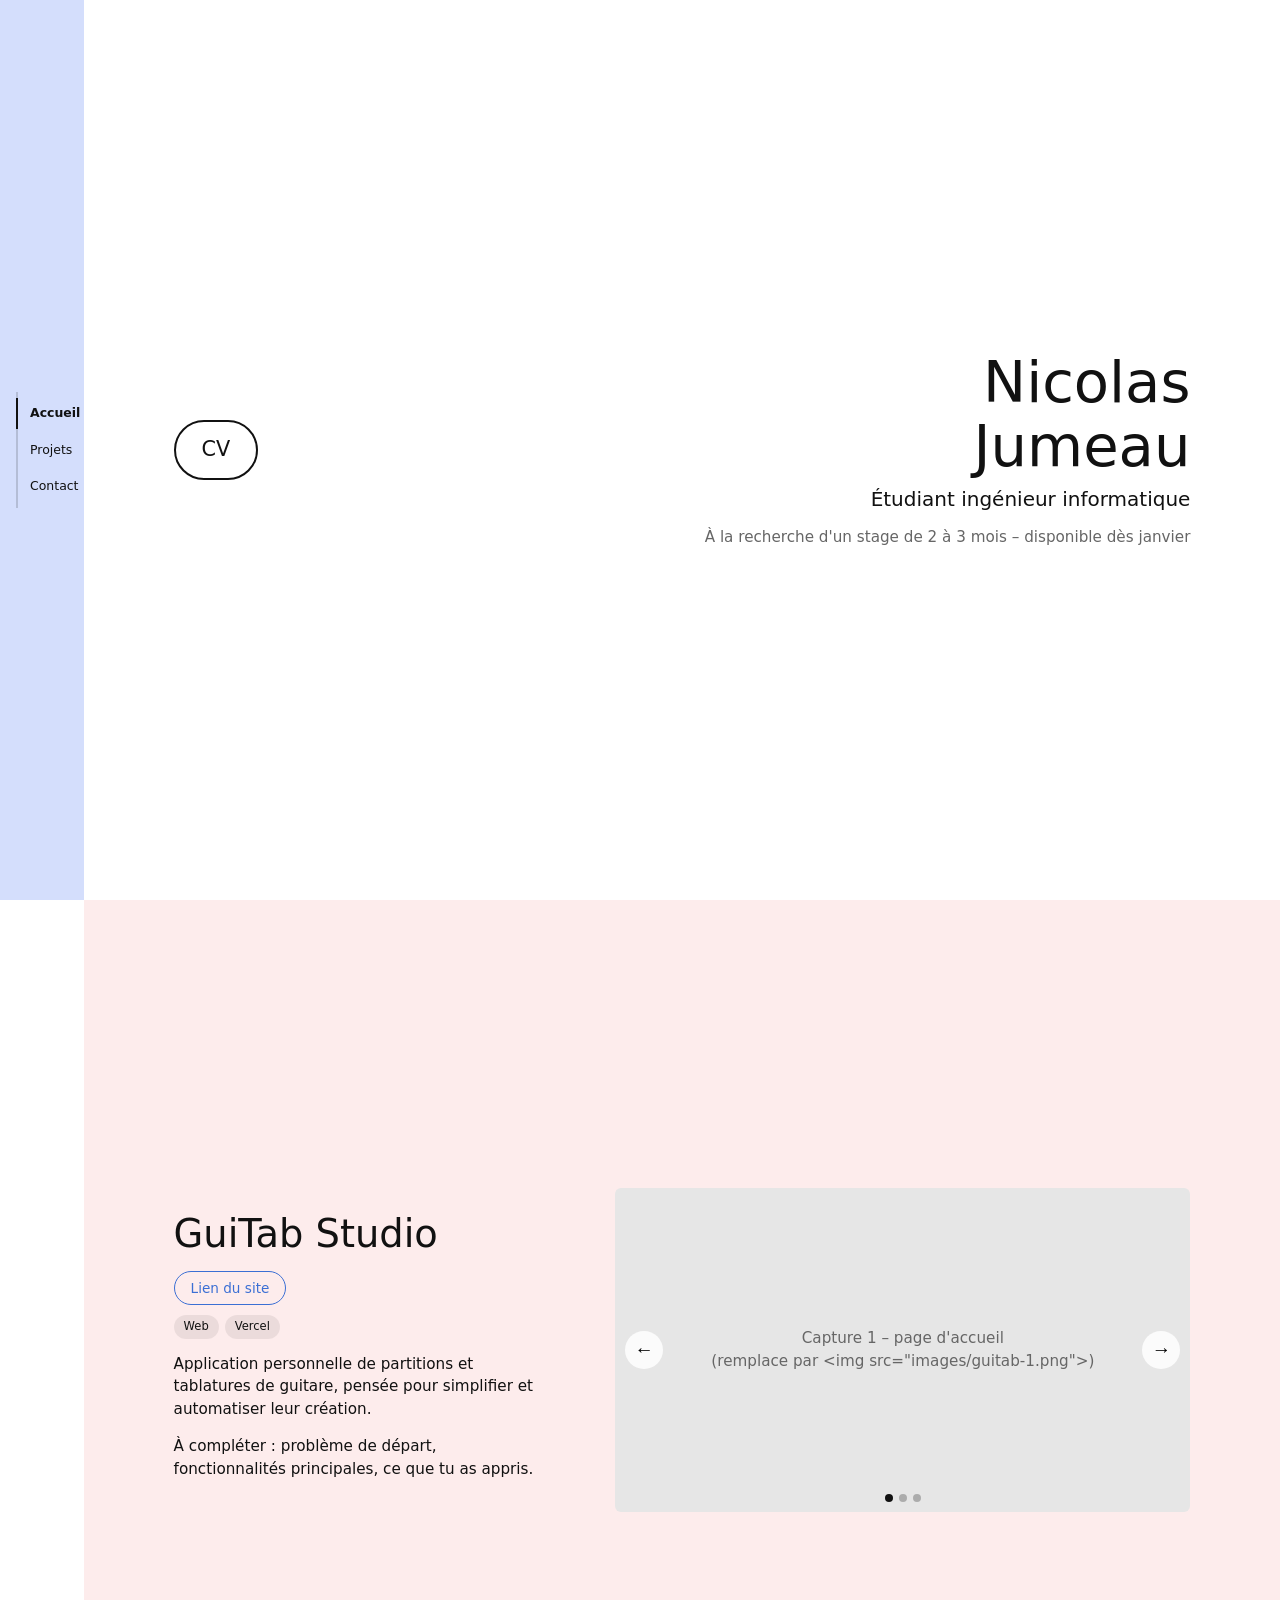
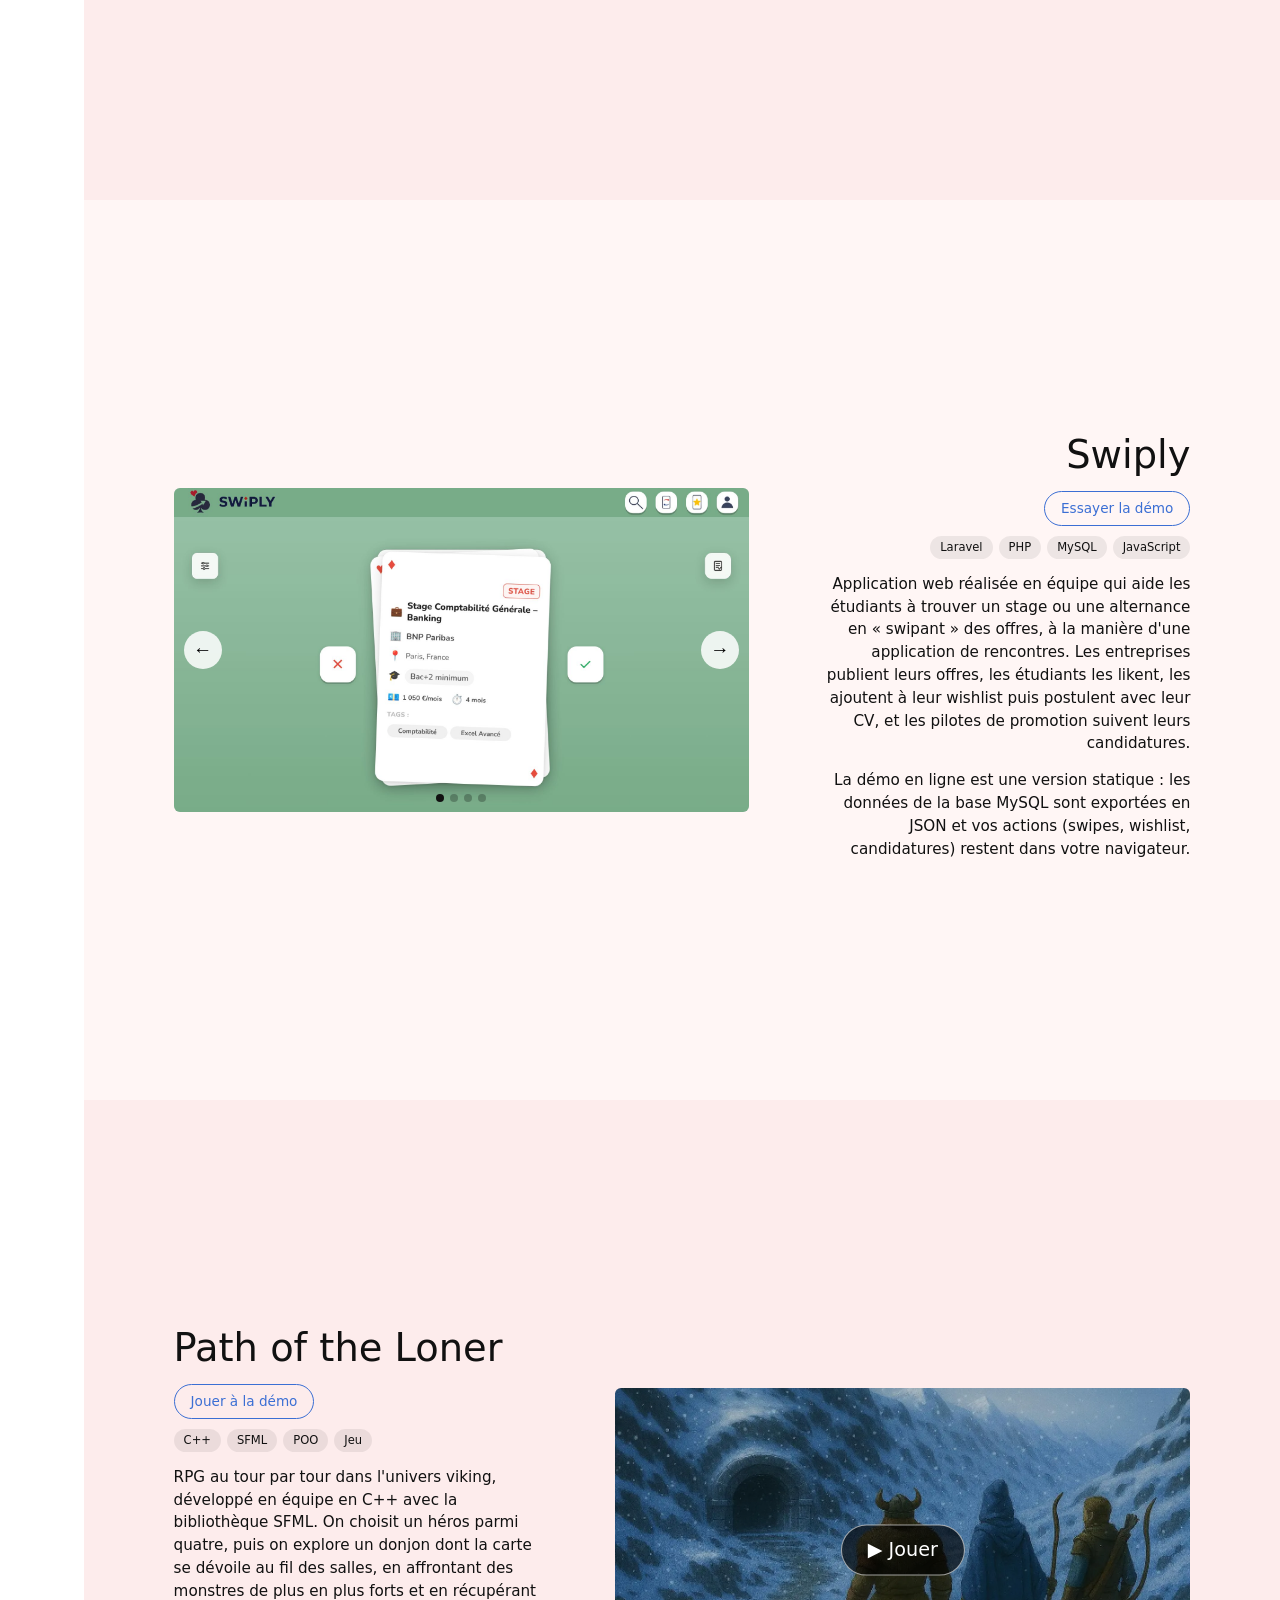
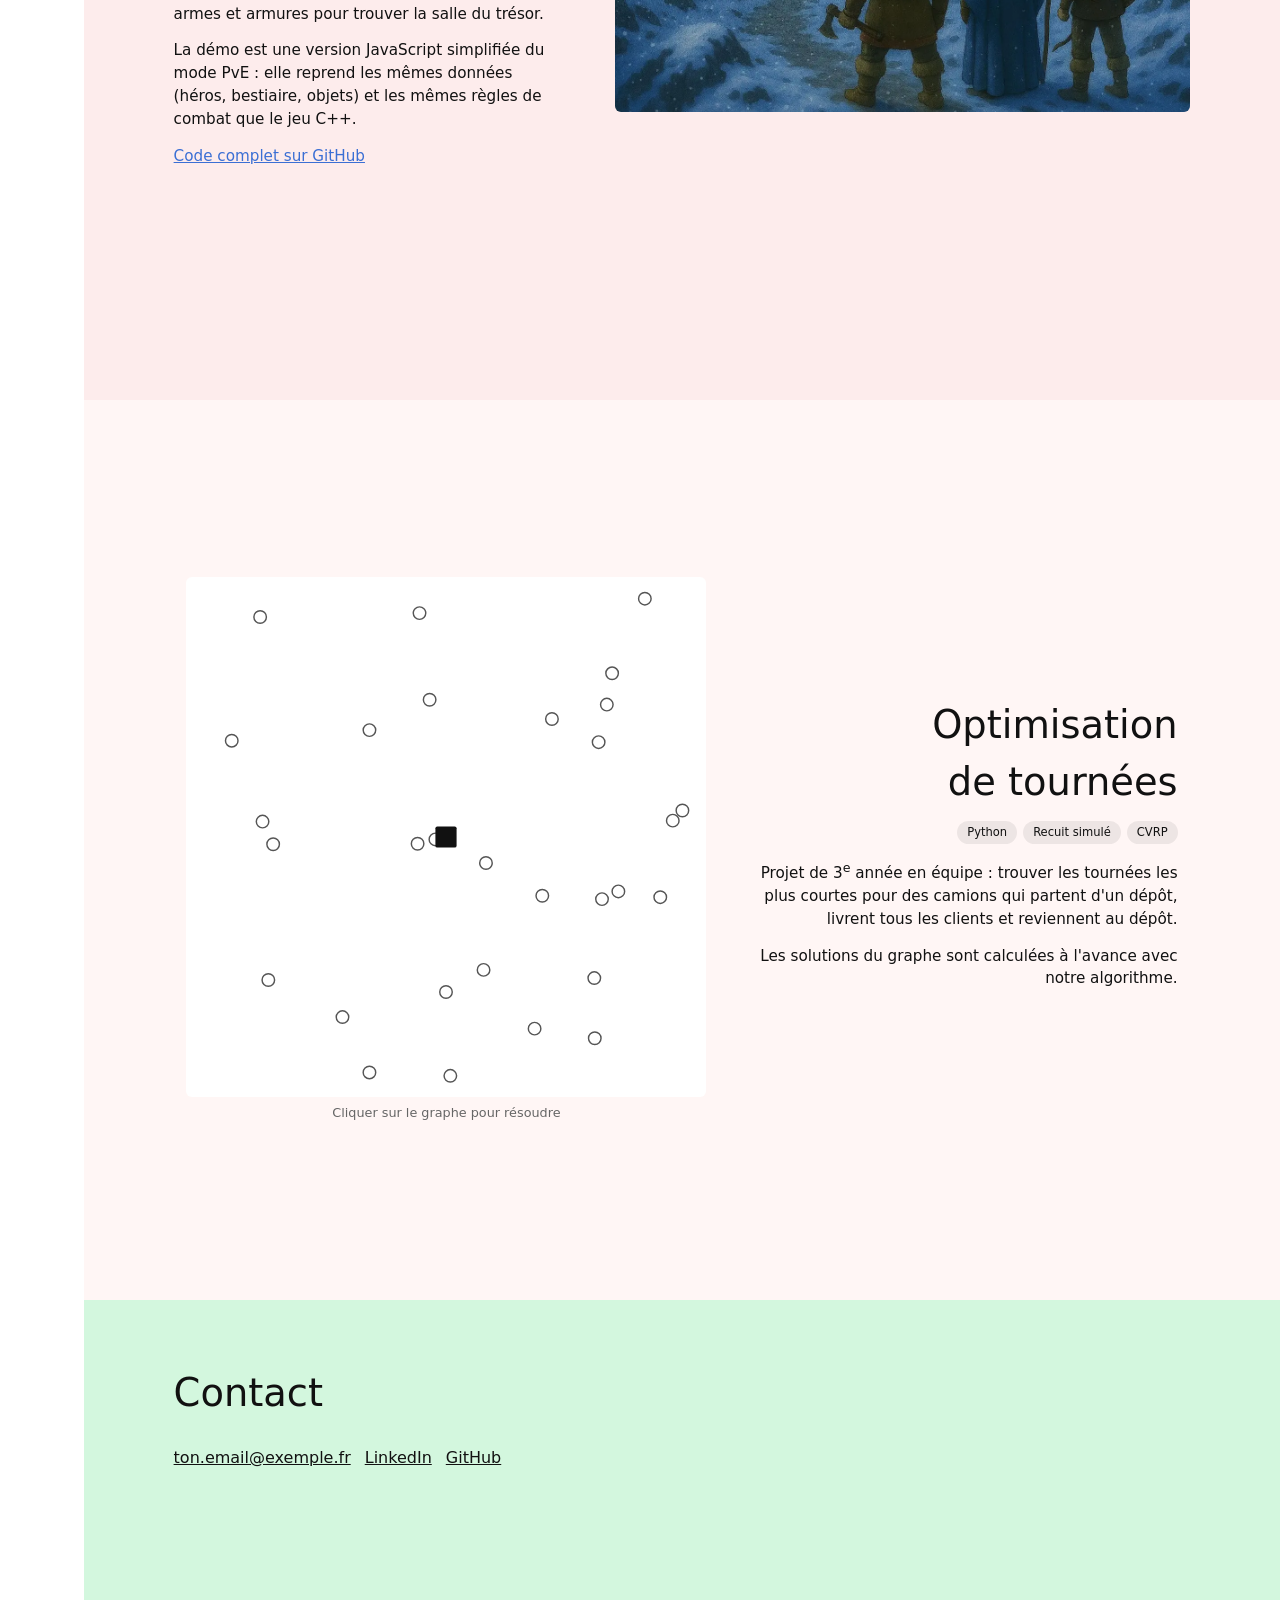
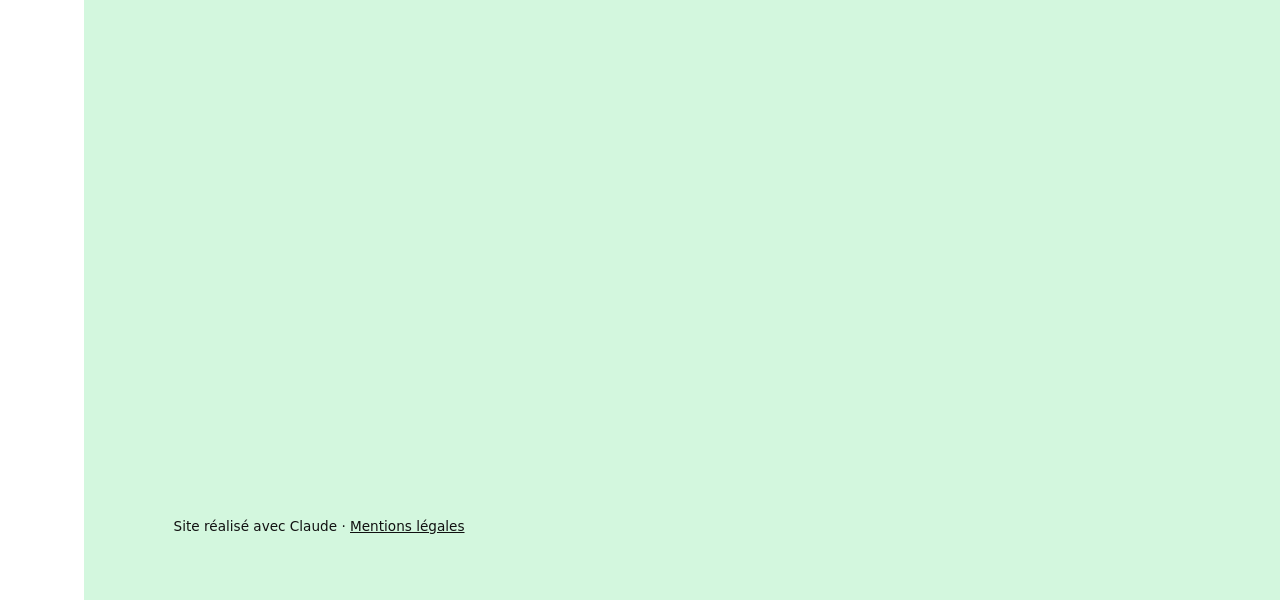
==== commit b63837c5: "Simplifie la section Optimisation : le graphe seul, un clic pour résoudre Co-Authored-By: Claude Opu" ====
--- a/index.html
+++ b/index.html
@@ -109,27 +109,11 @@
   /* Optimisation (CVRP) */
   #optim { gap: 4vw; }
   .graph-wrap { flex: 1 1 380px; max-width: 520px; }
-  .stats { display: flex; gap: 18px; justify-content: flex-end; flex-wrap: wrap; margin: 18px 0; }
-  .stats div { text-align: right; }
-  .stats b { display: block; font-size: 1.5rem; font-weight: 600; line-height: 1.1; }
-  .stats span { display: block; font-size: .75rem; line-height: 1.3; color: var(--muted); margin-top: 4px; }
-  .methods { display: flex; gap: 4px; background: rgba(0,0,0,.06); border-radius: 999px; padding: 4px; margin-bottom: 8px; }
-  .methods button {
-    flex: 1; border: none; background: none; border-radius: 999px; padding: 7px 6px;
-    font: inherit; font-size: .8rem; color: var(--ink); cursor: pointer; transition: background .2s;
-  }
-  .methods button.on { background: #fff; font-weight: 600; box-shadow: 0 1px 3px rgba(0,0,0,.12); }
-  .graph-wrap svg { width: 100%; height: auto; display: block; background: #fff; border-radius: 6px; }
+  .graph-wrap svg { width: 100%; height: auto; display: block; background: #fff; border-radius: 6px; cursor: pointer; }
   .graph-wrap .route { fill: none; stroke-width: 7; stroke-linejoin: round; stroke-linecap: round; }
   .graph-wrap .client { fill: #fff; stroke: #555; stroke-width: 3; }
   .graph-wrap .depot { fill: var(--ink); }
-  .result { display: flex; flex-wrap: wrap; justify-content: space-between; align-items: baseline; gap: 10px; margin-top: 8px; font-size: .9rem; }
-  .result strong { font-size: 1.15rem; }
-  .result .gain { color: #2e7d4f; font-weight: 600; }
-  .graph-foot { display: flex; justify-content: space-between; align-items: center; gap: 10px; margin-top: 6px; }
-  .graph-foot p { font-size: .75rem; color: var(--muted); }
-  .graph-foot button { flex: none; }
-  .legend-depot { display: inline-block; width: 9px; height: 9px; background: var(--ink); vertical-align: middle; }
+  .graph-wrap .hint { font-size: .8rem; color: var(--muted); text-align: center; margin-top: 6px; }
 
   /* ---------- Contact ---------- */
   #contact { background: #d3f7de; flex-direction: column; align-items: flex-start; justify-content: space-between; }
@@ -150,8 +134,6 @@
     section { padding: 80px 6vw 48px; min-height: auto; }
     .project, .project.reverse { flex-direction: column; align-items: stretch; }
     .project.reverse .text { text-align: left; }
-    #optim .stats { justify-content: flex-start; }
-    #optim .stats div { text-align: left; }
     .project.reverse .tags { justify-content: flex-start; }
     .hero-right { text-align: left; margin-left: 0; }
   }
@@ -248,30 +230,13 @@
   <section class="project reverse" data-side="#e2e0f5" data-bg="#fff6f5" id="optim">
     <div class="text">
       <h2>Optimisation<br>de tournées</h2>
-      <div class="tags"><span>Python</span><span>PLNE</span><span>Recuit simulé</span><span>CVRP</span></div>
-      <p>Projet de 3<sup>e</sup> année réalisé en équipe de quatre : organiser les tournées de camions de même capacité qui partent d'un dépôt, livrent chaque client une seule fois et reviennent au dépôt, en roulant le moins possible (problème CVRP, NP-difficile).</p>
-      <p>Nous avons écrit un modèle exact (PLNE avec PuLP) pour les petits cas, puis un recuit simulé qui part de la solution de Clarke &amp; Wright et l'améliore avec cinq mouvements (relocate, swap, 2-opt, 2-opt*). Il a été testé sur 20 instances de référence CVRPLIB.</p>
-      <div class="stats">
-        <div><b>4,8 %</b><span>d'écart moyen à la<br>meilleure solution connue</span></div>
-        <div><b>−13,7 %</b><span>de distance en moyenne<br>face au plus proche voisin</span></div>
-        <div><b>15 000</b><span>clients sur la plus<br>grande instance</span></div>
-      </div>
+      <div class="tags"><span>Python</span><span>Recuit simulé</span><span>CVRP</span></div>
+      <p>Projet de 3<sup>e</sup> année en équipe : trouver les tournées les plus courtes pour des camions qui partent d'un dépôt, livrent tous les clients et reviennent au dépôt.</p>
+      <p>Les solutions du graphe sont calculées à l'avance avec notre algorithme.</p>
     </div>
     <div class="graph-wrap">
-      <div class="methods" role="tablist" aria-label="Méthode de résolution">
-        <button type="button" data-m="0">Plus proche voisin</button>
-        <button type="button" data-m="1">Clarke &amp; Wright</button>
-        <button type="button" data-m="2">Recuit simulé</button>
-      </div>
-      <svg id="graph" viewBox="-40 -40 1080 1080" role="img" aria-label="Tournées de livraison : le dépôt au centre, une couleur par camion"></svg>
-      <div class="result">
-        <span id="r-info"></span>
-        <span id="r-gain" class="gain"></span>
-      </div>
-      <div class="graph-foot">
-        <p><span class="legend-depot"></span> dépôt · ○ client · une couleur par camion.<br>30 clients, solutions précalculées avec le code du projet.</p>
-        <button type="button" class="btn small" id="next-inst">Autre instance</button>
-      </div>
+      <svg id="graph" viewBox="-40 -40 1080 1080" role="img" aria-label="Tournées de livraison : le carré noir est le dépôt, une couleur par camion"></svg>
+      <p class="hint" id="graph-hint">Cliquer sur le graphe pour résoudre</p>
     </div>
   </section>
 
@@ -336,52 +301,45 @@
 });
 
 /* ---------- Optimisation : tournées précalculées (Python, code du projet) ----------
-   xy : coordonnées (0 = dépôt), sol[m] : tournées de la méthode m, cost[m] : distance totale */
-const CVRP = [{"xy":[[500,500],[945,625],[684,898],[578,776],[834,225],[55,300],[285,874],[913,5],[500,822],[131,797],[119,468],[817,303],[341,278],[720,255],[991,445],[478,505],[583,554],[509,996],[808,793],[700,622],[341,989],[466,215],[845,160],[858,613],[114,43],[445,35],[141,515],[971,466],[809,918],[824,629],[441,514]],"dem":[0,27,50,38,25,100,2,10,20,97,70,89,21,73,37,49,1,62,84,67,16,54,27,97,89,19,51,94,85,71,64],"Q":337,"sol":[[[15,30,16,19,29,1,14,7,6],[12,21,25,24,5,26],[3,8,17,20,9,10,4],[13,11,22,27,2],[23,18,28]],[[14,27,1,23,29],[11,4,22,7,13,21,12],[25,24,5,10,26],[15,30,9,3,19,16],[18,28,2,17,20,6,8]],[[14,27,1,23,29],[8,17,20,6,9,30,15],[21,25,7,22,4,11,13],[3,2,28,18,19,16],[12,24,5,10,26]]],"cost":[10105,7562,6885]},{"xy":[[500,500],[862,492],[554,234],[392,67],[359,713],[762,813],[489,548],[942,634],[677,169],[927,554],[65,175],[900,507],[785,342],[94,963],[946,520],[287,202],[713,257],[190,550],[927,849],[294,337],[477,905],[749,240],[662,918],[4,729],[915,932],[11,951],[225,160],[739,702],[993,239],[804,614],[100,255]],"dem":[0,74,47,100,40,98,7,54,63,97,68,54,88,42,72,31,20,73,63,94,48,10,29,9,11,92,7,100,80,18,31],"Q":337,"sol":[[[6,4,20,22,5,27,24],[19,15,26,30,10,3],[2,8,16,21,12,1,29,23],[17,13,25,18,7],[11,14,9,28]],[[1,12,28,21,16,8],[2,17,23,25,13,4],[6,20,22,18,24,5],[11,14,9,7,29],[19,30,10,26,15,3],[27]],[[2,8,16,21,28,12],[3,15,26,10,30,19],[17,23,25,13,20,22,4],[1,11,14,9,29],[6,27,5,24,18,7]]],"cost":[9423,8076,7196]},{"xy":[[500,500],[777,956],[264,207],[793,829],[515,149],[833,513],[153,136],[411,689],[404,842],[8,425],[524,957],[235,826],[71,338],[749,576],[939,754],[915,827],[135,934],[845,145],[979,746],[314,139],[388,907],[786,226],[492,854],[641,306],[113,970],[234,518],[692,322],[517,282],[837,606],[176,334],[688,679]],"dem":[0,32,16,15,25,79,87,35,61,50,27,54,15,49,14,25,25,3,39,73,65,78,84,7,78,12,34,9,15,49,46],"Q":337,"sol":[[[7,8,20,22,10,1,3,14,17],[27,23,26,21,4,19,2,6],[13,28,5,30,15,18,11,16],[25,29,12,9,24]],[[25,9,12,29,2,6,19,4,27],[30,3,1,15,18,14,28,5,13],[7,8,26,21,17,23],[11,16,24,20,10,22]],[[11,16,24,20,8,7],[27,4,19,2,6,29,12,9,25],[22,10,1,3,15,14,18,28,30],[13,5,17,21,26,23]]],"cost":[8382,6454,5979]}];
-const METHODS = ['Plus proche voisin', 'Clarke & Wright', 'Recuit simulé'];
+   xy : coordonnées (0 = dépôt), sol : tournées trouvées par le recuit simulé.
+   1er clic : on résout (les tournées se dessinent) ; clic suivant : nouvelle instance. */
+const CVRP = [{"xy":[[500,500],[945,625],[684,898],[578,776],[834,225],[55,300],[285,874],[913,5],[500,822],[131,797],[119,468],[817,303],[341,278],[720,255],[991,445],[478,505],[583,554],[509,996],[808,793],[700,622],[341,989],[466,215],[845,160],[858,613],[114,43],[445,35],[141,515],[971,466],[809,918],[824,629],[441,514]],"sol":[[14,27,1,23,29],[8,17,20,6,9,30,15],[21,25,7,22,4,11,13],[3,2,28,18,19,16],[12,24,5,10,26]]},{"xy":[[500,500],[862,492],[554,234],[392,67],[359,713],[762,813],[489,548],[942,634],[677,169],[927,554],[65,175],[900,507],[785,342],[94,963],[946,520],[287,202],[713,257],[190,550],[927,849],[294,337],[477,905],[749,240],[662,918],[4,729],[915,932],[11,951],[225,160],[739,702],[993,239],[804,614],[100,255]],"sol":[[2,8,16,21,28,12],[3,15,26,10,30,19],[17,23,25,13,20,22,4],[1,11,14,9,29],[6,27,5,24,18,7]]},{"xy":[[500,500],[777,956],[264,207],[793,829],[515,149],[833,513],[153,136],[411,689],[404,842],[8,425],[524,957],[235,826],[71,338],[749,576],[939,754],[915,827],[135,934],[845,145],[979,746],[314,139],[388,907],[786,226],[492,854],[641,306],[113,970],[234,518],[692,322],[517,282],[837,606],[176,334],[688,679]],"sol":[[11,16,24,20,8,7],[27,4,19,2,6,29,12,9,25],[22,10,1,3,15,14,18,28,30],[13,5,17,21,26,23]]}];
 const COLORS = ['#e86a6a', '#3b6fd4', '#2e9e6b', '#e0a030', '#9b59b6', '#17a2b8'];
 const svg = document.getElementById('graph');
+const hint = document.getElementById('graph-hint');
 const NS = 'http://www.w3.org/2000/svg';
-const fmt = n => n.toLocaleString('fr-FR');
-let inst = 0, method = 2;
+let inst = 0, solved = false;
 
 function el(tag, attrs) {
   const e = document.createElementNS(NS, tag);
   for (const k in attrs) e.setAttribute(k, attrs[k]);
   return e;
 }
-function draw(animate) {
-  const g = CVRP[inst], tours = g.sol[method];
+function draw() {
+  const g = CVRP[inst];
   svg.innerHTML = '';
-  tours.forEach((t, k) => {
+  if (solved) g.sol.forEach((t, k) => {
     const pts = [0, ...t, 0].map(i => g.xy[i].join(',')).join(' ');
     const p = el('polyline', { class: 'route', points: pts, stroke: COLORS[k % COLORS.length] });
     svg.appendChild(p);
-    if (animate) {
-      const len = p.getTotalLength();
-      p.style.strokeDasharray = len;
-      p.style.strokeDashoffset = len;
-      p.getBoundingClientRect();
-      p.style.transition = `stroke-dashoffset 1.2s ease ${k * 0.15}s`;
-      p.style.strokeDashoffset = 0;
-    }
+    const len = p.getTotalLength();
+    p.style.strokeDasharray = len;
+    p.style.strokeDashoffset = len;
+    p.getBoundingClientRect();
+    p.style.transition = `stroke-dashoffset 1.2s ease ${k * 0.2}s`;
+    p.style.strokeDashoffset = 0;
   });
   g.xy.slice(1).forEach(([x, y]) => svg.appendChild(el('circle', { class: 'client', cx: x, cy: y, r: 13 })));
   const [dx, dy] = g.xy[0];
   svg.appendChild(el('rect', { class: 'depot', x: dx - 22, y: dy - 22, width: 44, height: 44, rx: 4 }));
-
-  document.querySelectorAll('.methods button').forEach(b => b.classList.toggle('on', +b.dataset.m === method));
-  document.getElementById('r-info').innerHTML =
-    `Distance totale : <strong>${fmt(g.cost[method])}</strong> · ${tours.length} camions`;
-  const gain = Math.round(100 * (g.cost[0] - g.cost[method]) / g.cost[0]);
-  document.getElementById('r-gain').textContent = method ? `−${gain} % vs plus proche voisin` : '';
+  hint.textContent = solved ? 'Cliquer pour une nouvelle instance' : 'Cliquer sur le graphe pour résoudre';
 }
-document.querySelectorAll('.methods button').forEach(b =>
-  b.addEventListener('click', () => { method = +b.dataset.m; draw(true); }));
-document.getElementById('next-inst').addEventListener('click', () => {
-  inst = (inst + 1) % CVRP.length; draw(true);
+svg.addEventListener('click', () => {
+  if (solved) inst = (inst + 1) % CVRP.length;
+  solved = !solved;
+  draw();
 });
-draw(false);
+draw();
 </script>
 </body>
 </html>
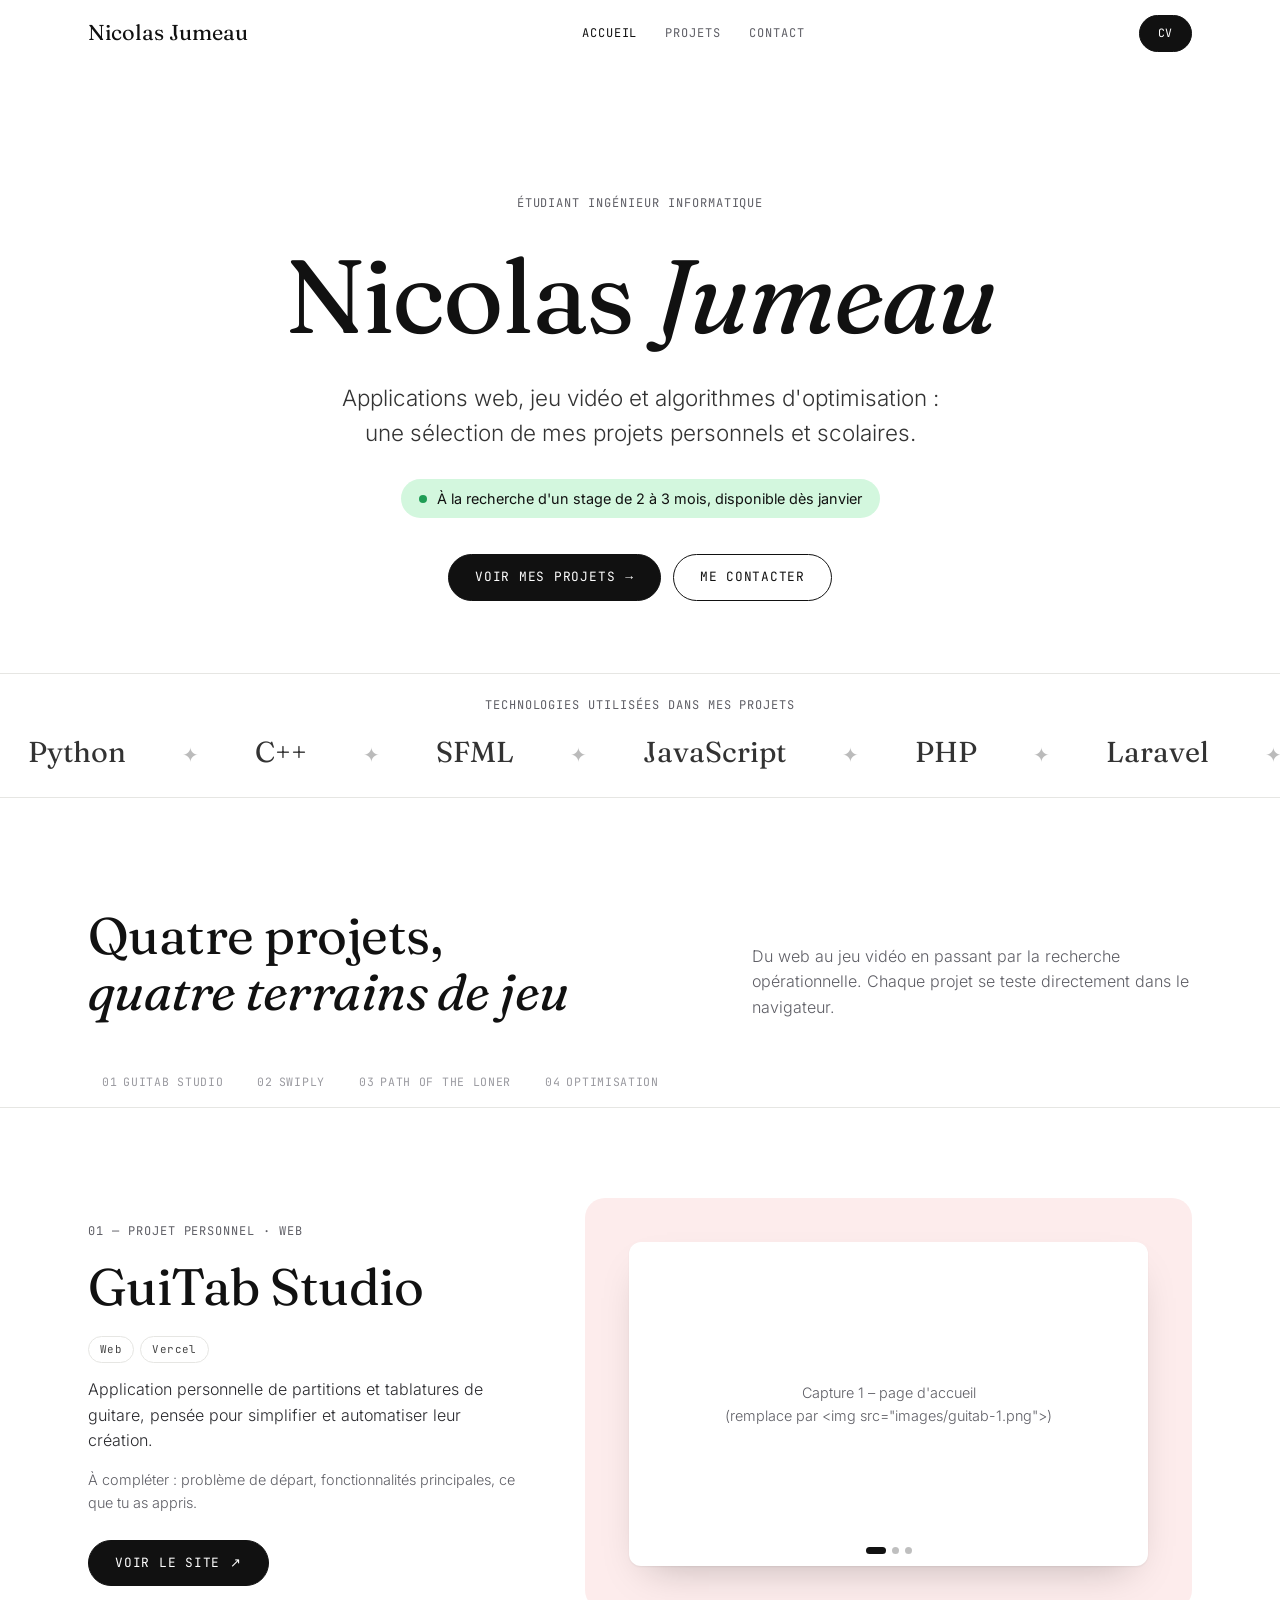
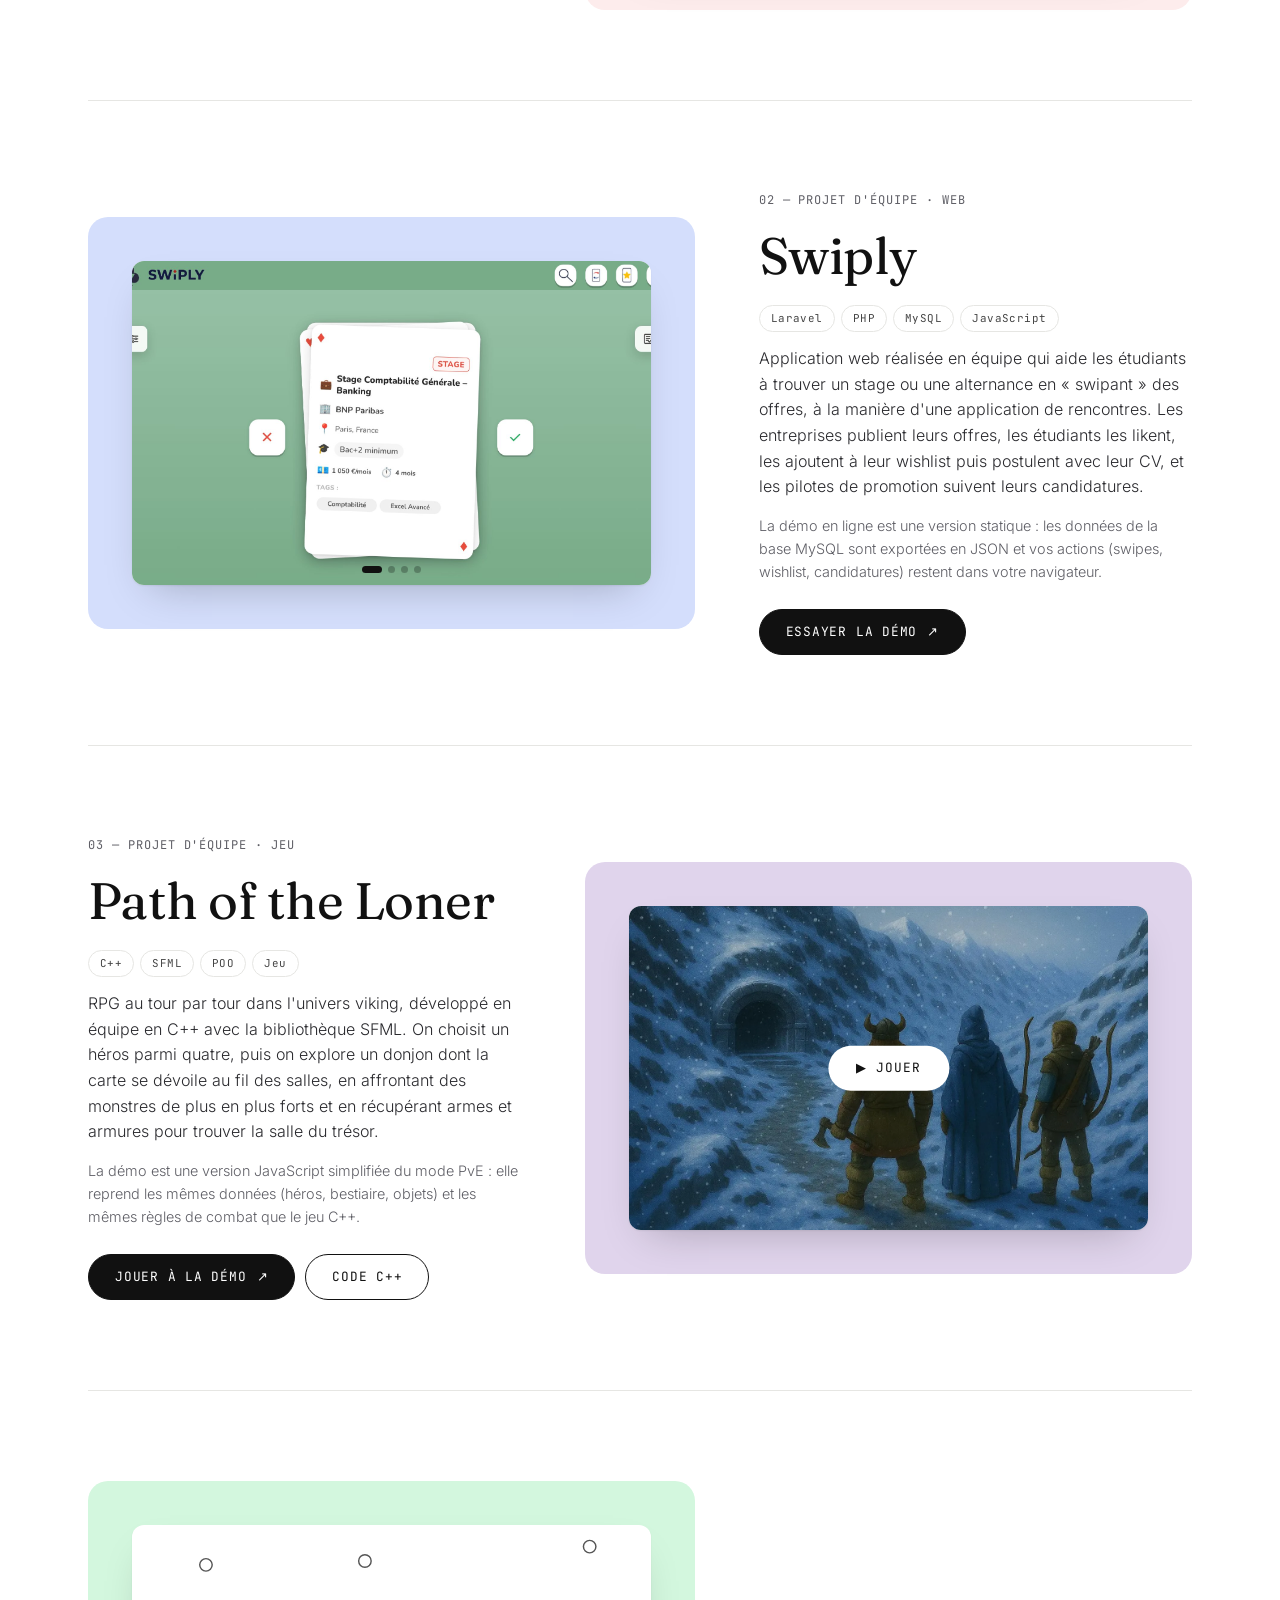
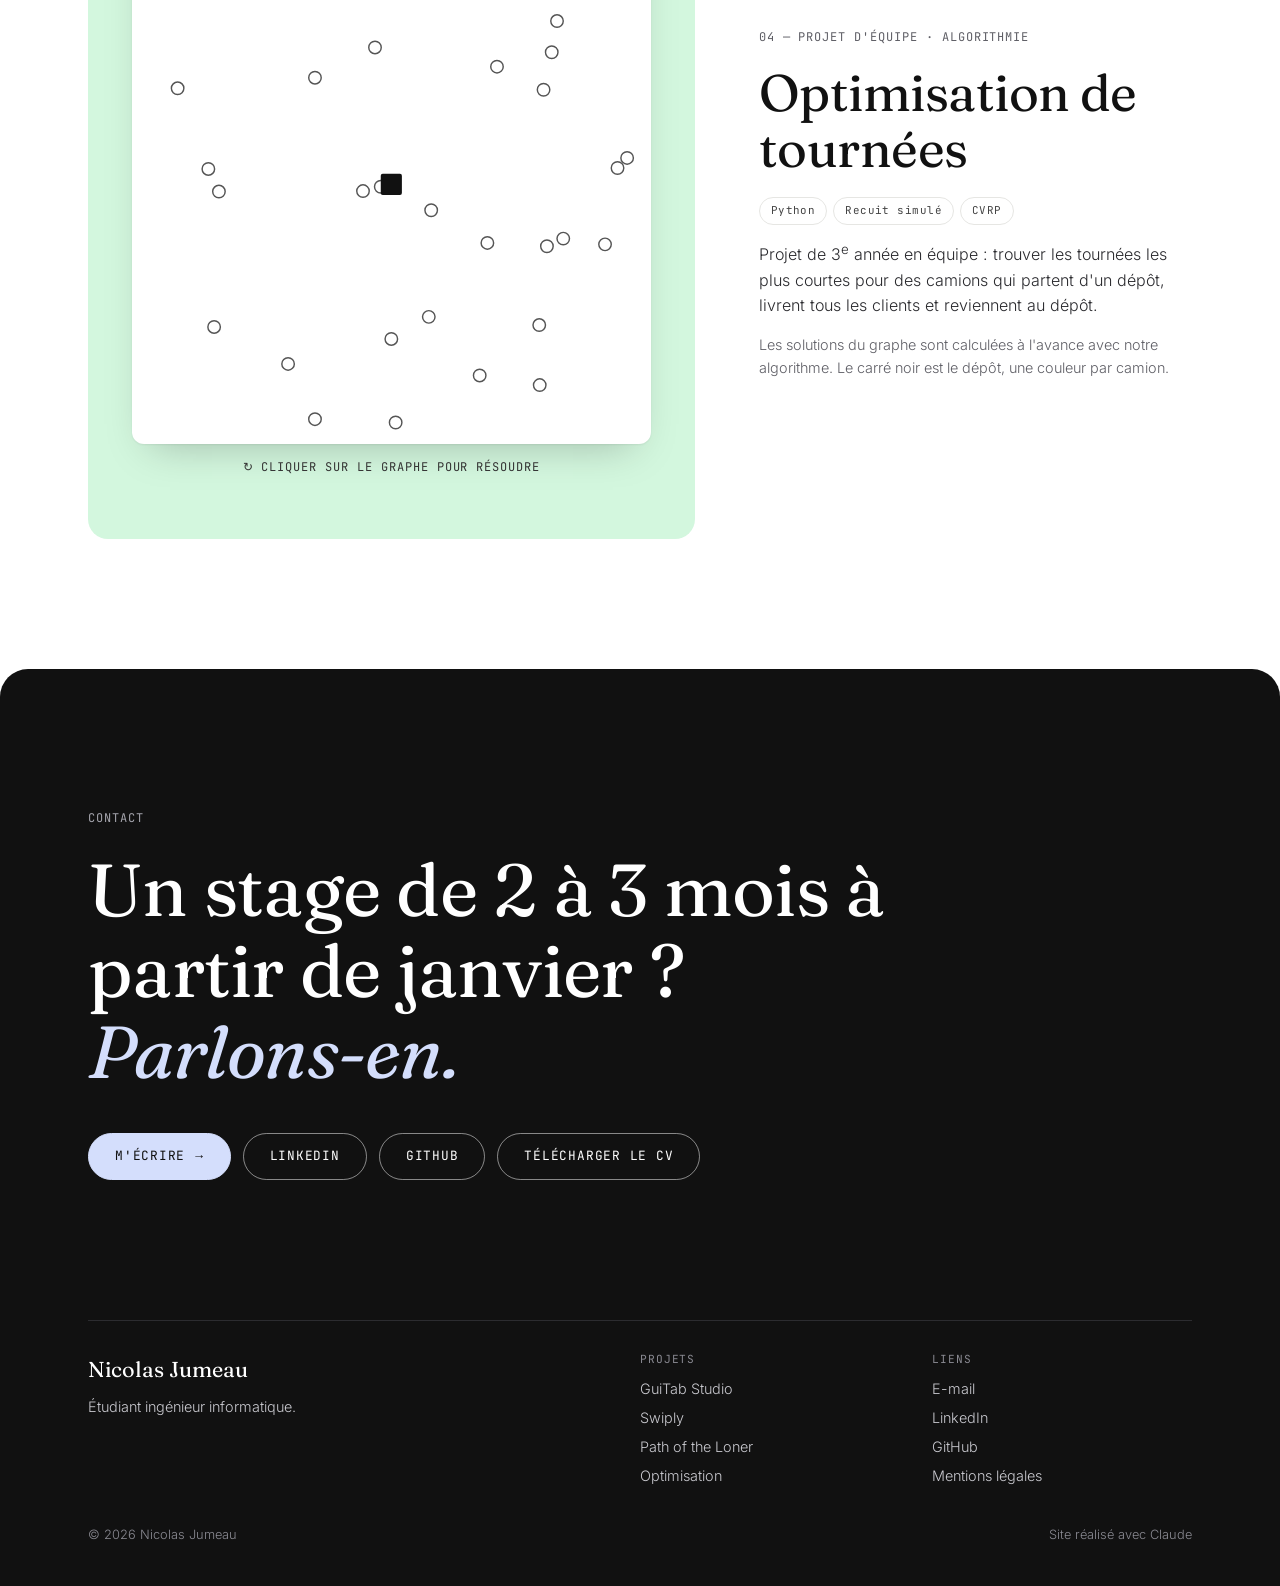
==== commit 65ed1dd7: "Modernise le design du portfolio (style éditorial, animations, en-tête collant) - Titres en serif, t" ====
--- a/index.html
+++ b/index.html
@@ -5,286 +5,475 @@
 <meta name="viewport" content="width=device-width, initial-scale=1">
 <title>Nicolas Jumeau – Étudiant ingénieur informatique</title>
 <meta name="description" content="Portfolio de Nicolas Jumeau, étudiant ingénieur en informatique : projets web, jeu, optimisation.">
+<link rel="preload" href="fonts/fraunces-latin-400-normal.woff2" as="font" type="font/woff2" crossorigin>
 <style>
+  /* Polices hébergées sur le site (aucune requête vers Google) – licence SIL OFL */
+  @font-face { font-family: "Fraunces"; src: url(fonts/fraunces-latin-400-normal.woff2) format("woff2"); font-weight: 400; font-style: normal; font-display: swap; }
+  @font-face { font-family: "Fraunces"; src: url(fonts/fraunces-latin-400-italic.woff2) format("woff2"); font-weight: 400; font-style: italic; font-display: swap; }
+  @font-face { font-family: "Inter"; src: url(fonts/inter-latin-300-normal.woff2) format("woff2"); font-weight: 300; font-display: swap; }
+  @font-face { font-family: "Inter"; src: url(fonts/inter-latin-400-normal.woff2) format("woff2"); font-weight: 400; font-display: swap; }
+  @font-face { font-family: "Inter"; src: url(fonts/inter-latin-600-normal.woff2) format("woff2"); font-weight: 600; font-display: swap; }
+  @font-face { font-family: "JetBrains Mono"; src: url(fonts/jetbrains-mono-latin-400-normal.woff2) format("woff2"); font-weight: 400; font-display: swap; }
+
   :root {
     --ink: #111;
-    --muted: #666;
-    --link: #3b6fd4;
-    --side: 84px;
+    --muted: #5f5f66;
+    --line: #e6e6e3;
+    --paper: #fff;
+    --soft: #f6f6f4;
+    /* Les couleurs pastel d'origine du portfolio */
+    --blue: #d4defc;
+    --pink: #fdecec;
+    --lilac: #e0d4ec;
+    --mint: #d3f7de;
+    --peach: #fff1ee;
+    --serif: "Fraunces", Georgia, "Times New Roman", serif;
+    --sans: "Inter", system-ui, -apple-system, "Segoe UI", Roboto, sans-serif;
+    --mono: "JetBrains Mono", ui-monospace, Menlo, Consolas, monospace;
+    --wrap: 1200px;
+    --gutter: clamp(16px, 5vw, 48px);
+    --head: 68px;
   }
   * { box-sizing: border-box; margin: 0; padding: 0; }
-  html { scroll-behavior: smooth; }
+  html { scroll-behavior: smooth; scroll-padding-top: calc(var(--head) + 56px); }
   body {
-    font-family: Inter, system-ui, -apple-system, "Segoe UI", Roboto, sans-serif;
-    color: var(--ink);
-    line-height: 1.5;
-  }
-  a { color: var(--link); }
-
-  /* ---------- Barre latérale ---------- */
-  .side {
-    position: fixed; top: 0; left: 0; bottom: 0; width: var(--side);
-    background: #d4defc; transition: background .4s;
-    display: flex; align-items: center; z-index: 10;
-  }
-  .side nav { border-left: 2px solid rgba(0,0,0,.15); margin-left: 16px; }
-  .side a {
-    display: block; padding: 6px 12px; margin: 6px 0;
-    font-size: .78rem; color: var(--ink); text-decoration: none;
-    border-left: 2px solid transparent; margin-left: -2px;
-  }
-  .side a.active { font-weight: 700; border-left-color: var(--ink); }
-
-  main { margin-left: var(--side); }
-  section {
-    min-height: 100vh; padding: 64px 7vw;
-    display: flex; align-items: center; justify-content: center;
-  }
-  h1 { font-size: clamp(2.4rem, 6vw, 3.6rem); font-weight: 400; line-height: 1.1; }
-  h2 { font-size: clamp(1.8rem, 4vw, 2.4rem); font-weight: 400; margin-bottom: 8px; }
+    font-family: var(--sans); font-weight: 300; color: var(--ink); background: var(--paper);
+    line-height: 1.6; -webkit-font-smoothing: antialiased; overflow-x: hidden;
+  }
+  img { max-width: 100%; }
+  a { color: inherit; }
+  :focus-visible { outline: 2px solid var(--ink); outline-offset: 3px; border-radius: 4px; }
+  .wrap { max-width: var(--wrap); margin: 0 auto; padding: 0 var(--gutter); }
+
+  h1, h2, h3 { font-family: var(--serif); font-weight: 400; letter-spacing: -0.01em; line-height: 1.1; }
+  h1 { font-size: clamp(3rem, 9vw, 6.5rem); letter-spacing: -0.02em; }
+  h2 { font-size: clamp(2rem, 4.5vw, 3.2rem); }
+  em { font-style: italic; }
+
+  .label {
+    font-family: var(--mono); font-size: .75rem; letter-spacing: .08em; text-transform: uppercase; color: var(--muted);
+  }
+
+  /* ---------- Boutons « pilule » ---------- */
+  .btn {
+    display: inline-flex; align-items: center; gap: 10px; padding: 12px 26px;
+    border: 1px solid var(--ink); border-radius: 999px; background: transparent; color: var(--ink);
+    font-family: var(--mono); font-size: .8rem; letter-spacing: .06em; text-transform: uppercase;
+    text-decoration: none; cursor: pointer; white-space: nowrap;
+    transition: background .25s, color .25s, transform .25s;
+  }
+  .btn:hover { background: var(--ink); color: #fff; }
+  .btn.dark { background: var(--ink); color: #fff; }
+  .btn.dark:hover { background: #333; }
+  .btn .arrow { transition: transform .25s; }
+  .btn:hover .arrow { transform: translateX(4px); }
+  .btn.sm { padding: 8px 18px; font-size: .72rem; }
+
+  /* ---------- En-tête collant ---------- */
+  .head {
+    position: sticky; top: 0; z-index: 20; height: var(--head);
+    background: rgba(255,255,255,.82); backdrop-filter: blur(12px); -webkit-backdrop-filter: blur(12px);
+    border-bottom: 1px solid transparent; transition: border-color .3s;
+  }
+  .head.scrolled { border-bottom-color: var(--line); }
+  .head .wrap { height: 100%; display: flex; align-items: center; justify-content: space-between; gap: 16px; }
+  .brand { font-family: var(--serif); font-size: 1.35rem; text-decoration: none; }
+  .head nav { display: flex; gap: 28px; }
+  .head nav a { font-family: var(--mono); font-size: .75rem; letter-spacing: .08em; text-transform: uppercase; text-decoration: none; color: var(--muted); transition: color .2s; }
+  .head nav a:hover, .head nav a.active { color: var(--ink); }
 
   /* ---------- Accueil ---------- */
-  #accueil { background: #fff; justify-content: space-between; gap: 32px; flex-wrap: wrap; }
-  .hero-right { text-align: right; margin-left: auto; }
-  .hero-right p { font-size: 1.25rem; margin-top: 6px; }
-  .hero-right .search { font-size: .95rem; color: var(--muted); margin-top: 12px; }
-  .btn {
-    display: inline-block; padding: 12px 26px; border: 2px solid var(--ink);
-    border-radius: 999px; color: var(--ink); text-decoration: none;
-    font-size: 1.3rem; transition: background .2s, color .2s;
-  }
-  .btn:hover { background: var(--ink); color: #fff; }
-  .btn.small { font-size: .85rem; padding: 6px 16px; border-width: 1.5px; border-color: var(--link); color: var(--link); }
-  .btn.small:hover { background: var(--link); color: #fff; }
+  .hero { text-align: center; padding-top: clamp(72px, 14vh, 150px); padding-bottom: 72px; }
+  .hero .label { display: block; margin-bottom: 26px; }
+  .hero .lead { font-size: clamp(1.1rem, 2.2vw, 1.4rem); max-width: 620px; margin: 26px auto 0; color: #333; }
+  .status {
+    display: inline-flex; align-items: center; gap: 10px; margin-top: 28px;
+    background: var(--mint); border-radius: 999px; padding: 8px 18px; font-size: .9rem; font-weight: 400;
+  }
+  .status::before { content: ""; flex-shrink: 0; width: 8px; height: 8px; border-radius: 50%; background: #1f9d55; animation: pulse 2s infinite; }
+  @keyframes pulse { 0% { box-shadow: 0 0 0 0 rgba(31,157,85,.5); } 70% { box-shadow: 0 0 0 9px rgba(31,157,85,0); } 100% { box-shadow: 0 0 0 0 rgba(31,157,85,0); } }
+  .actions { display: flex; flex-wrap: wrap; gap: 12px; justify-content: center; margin-top: 36px; }
+
+  /* Bande défilante des technologies */
+  .marquee { border-top: 1px solid var(--line); border-bottom: 1px solid var(--line); padding: 22px 0; overflow: hidden; }
+  .marquee .label { text-align: center; display: block; margin-bottom: 14px; }
+  .track { display: flex; width: max-content; animation: slide 40s linear infinite; }
+  .marquee:hover .track { animation-play-state: paused; }
+  .track span { font-family: var(--serif); font-size: clamp(1.3rem, 2.4vw, 1.8rem); padding: 0 28px; white-space: nowrap; color: #333; }
+  .track span::after { content: "✦"; font-size: .7em; margin-left: 56px; color: #bbb; vertical-align: middle; }
+  @keyframes slide { to { transform: translateX(-50%); } }
 
   /* ---------- Projets ---------- */
-  .project { gap: 5vw; align-items: center; }
-  .project .text { flex: 1 1 280px; max-width: 420px; }
-  .project .visual { flex: 2 1 380px; }
-  .project .text p { margin: 14px 0; font-size: .95rem; }
-  .project.reverse { flex-direction: row-reverse; }
-  .project.reverse .text { text-align: right; }
-  .tags { display: flex; flex-wrap: wrap; gap: 6px; margin: 10px 0 14px; }
-  .project.reverse .tags { justify-content: flex-end; }
-  .tags span { font-size: .72rem; background: rgba(0,0,0,.07); padding: 3px 10px; border-radius: 999px; }
-  #guitab, #loner { background: #fdecec; }
-  #swiply, #optim { background: #fff6f5; }
+  .projects-intro { padding-top: 110px; padding-bottom: 36px; display: grid; grid-template-columns: 1fr 1fr; gap: 40px; align-items: end; }
+  .projects-intro p { color: var(--muted); max-width: 440px; justify-self: end; }
+
+  /* Repères de projets (01, 02…) qui suivent la lecture */
+  .steps {
+    position: sticky; top: var(--head); z-index: 15; background: rgba(255,255,255,.9);
+    backdrop-filter: blur(12px); -webkit-backdrop-filter: blur(12px); border-bottom: 1px solid var(--line);
+  }
+  .steps .wrap { display: flex; gap: 6px; overflow-x: auto; scrollbar-width: none; padding-top: 10px; padding-bottom: 10px; }
+  .steps .wrap::-webkit-scrollbar { display: none; }
+  .steps a {
+    font-family: var(--mono); font-size: .72rem; letter-spacing: .06em; text-transform: uppercase;
+    text-decoration: none; color: #9a9aa0; padding: 6px 14px; border-radius: 999px; white-space: nowrap; transition: color .2s, background .2s;
+  }
+  .steps a b { font-weight: 400; margin-right: 6px; }
+  .steps a:hover { color: var(--ink); }
+  .steps a.active { color: var(--ink); background: var(--soft); }
+
+  .project { display: grid; grid-template-columns: minmax(0,5fr) minmax(0,7fr); gap: clamp(28px, 5vw, 72px); align-items: center; padding: 90px 0; border-bottom: 1px solid var(--line); }
+  .project:last-of-type { border-bottom: none; }
+  .project.reverse { grid-template-columns: minmax(0,7fr) minmax(0,5fr); }
+  .project.reverse .text { order: 2; }
+  .project .label { display: block; margin-bottom: 18px; }
+  .project h2 { margin-bottom: 20px; }
+  .project .text p { margin: 14px 0; color: #2a2a2e; }
+  .project .text p.note { font-size: .9rem; color: var(--muted); }
+  .project .links { display: flex; flex-wrap: wrap; gap: 10px; margin-top: 26px; }
+  .tags { display: flex; flex-wrap: wrap; gap: 6px; margin-bottom: 6px; }
+  .tags span { font-family: var(--mono); font-size: .68rem; letter-spacing: .04em; border: 1px solid var(--line); color: #444; padding: 4px 11px; border-radius: 999px; }
+
+  /* Cadre pastel autour du visuel */
+  .frame { border-radius: 20px; padding: clamp(18px, 4vw, 44px); background: var(--soft); }
+  .frame.pink { background: var(--pink); }
+  .frame.blue { background: var(--blue); }
+  .frame.lilac { background: var(--lilac); }
+  .frame.mint { background: var(--mint); }
 
   .box {
-    background: #e6e6e6; border-radius: 6px; aspect-ratio: 16 / 9;
+    background: #fff; border-radius: 12px; aspect-ratio: 16 / 10;
     position: relative; overflow: hidden; width: 100%;
+    box-shadow: 0 1px 2px rgba(0,0,0,.06), 0 18px 40px -18px rgba(0,0,0,.25);
   }
 
   /* Carrousel */
-  .carousel .slides { display: flex; height: 100%; transition: transform .4s ease; }
+  .carousel .slides { display: flex; height: 100%; transition: transform .5s cubic-bezier(.2,.7,.2,1); }
   .carousel .slide {
     min-width: 100%; height: 100%; display: flex; align-items: center; justify-content: center;
-    color: var(--muted); font-size: .95rem; text-align: center; padding: 20px;
+    color: var(--muted); font-size: .9rem; text-align: center; padding: 20px;
   }
   .carousel .slide:has(img) { padding: 0; }
   .carousel .slide img { width: 100%; height: 100%; object-fit: cover; }
   .carousel button {
     position: absolute; top: 50%; transform: translateY(-50%);
-    background: rgba(255,255,255,.85); border: none; border-radius: 50%;
-    width: 38px; height: 38px; font-size: 1.2rem; cursor: pointer;
-  }
-  .carousel .prev { left: 10px; } .carousel .next { right: 10px; }
-  .dots { position: absolute; bottom: 10px; left: 0; right: 0; display: flex; justify-content: center; gap: 6px; }
-  .dots i { width: 8px; height: 8px; border-radius: 50%; background: rgba(0,0,0,.25); }
-  .dots i.on { background: var(--ink); }
+    background: rgba(255,255,255,.92); border: 1px solid var(--line); border-radius: 50%;
+    width: 40px; height: 40px; font-size: 1rem; cursor: pointer; opacity: 0; transition: opacity .25s, background .2s;
+  }
+  .carousel:hover button, .carousel button:focus-visible { opacity: 1; }
+  .carousel button:hover { background: #fff; }
+  .carousel .prev { left: 12px; } .carousel .next { right: 12px; }
+  .dots { position: absolute; bottom: 12px; left: 0; right: 0; display: flex; justify-content: center; gap: 6px; }
+  .dots i { width: 7px; height: 7px; border-radius: 999px; background: rgba(0,0,0,.25); transition: width .3s, background .3s; }
+  .dots i.on { background: var(--ink); width: 20px; }
+  @media (hover: none) { .carousel button { opacity: 1; } }
 
   /* Jeu */
-  .game { display: flex; align-items: center; justify-content: center; text-align: center; color: var(--muted); padding: 20px; }
-  .game canvas { width: 100%; height: 100%; display: block; background: #1c1c28; }
   .game-cover { display: block; }
-  .game-cover img { width: 100%; height: 100%; object-fit: cover; display: block; transition: transform .4s; }
+  .game-cover img { width: 100%; height: 100%; object-fit: cover; display: block; transition: transform .6s cubic-bezier(.2,.7,.2,1); }
   .game-cover span {
     position: absolute; left: 50%; top: 50%; transform: translate(-50%, -50%);
-    background: rgba(0,0,0,.65); color: #fff; padding: 10px 26px; border-radius: 999px;
-    font-size: 1.2rem; border: 1.5px solid rgba(255,255,255,.6); transition: background .2s;
-  }
-  .game-cover:hover img { transform: scale(1.04); }
-  .game-cover:hover span { background: rgba(0,0,0,.85); }
+    background: #fff; color: var(--ink); padding: 12px 28px; border-radius: 999px;
+    font-family: var(--mono); font-size: .8rem; letter-spacing: .08em; text-transform: uppercase;
+    transition: background .25s, color .25s;
+  }
+  .game-cover:hover img { transform: scale(1.05); }
+  .game-cover:hover span { background: var(--ink); color: #fff; }
 
   /* Optimisation (CVRP) */
-  #optim { gap: 4vw; }
-  .graph-wrap { flex: 1 1 380px; max-width: 520px; }
-  .graph-wrap svg { width: 100%; height: auto; display: block; background: #fff; border-radius: 6px; cursor: pointer; }
+  .graph-wrap svg { width: 100%; height: auto; display: block; background: #fff; border-radius: 12px; cursor: pointer; box-shadow: 0 1px 2px rgba(0,0,0,.06), 0 18px 40px -18px rgba(0,0,0,.25); }
   .graph-wrap .route { fill: none; stroke-width: 7; stroke-linejoin: round; stroke-linecap: round; }
   .graph-wrap .client { fill: #fff; stroke: #555; stroke-width: 3; }
   .graph-wrap .depot { fill: var(--ink); }
-  .graph-wrap .hint { font-size: .8rem; color: var(--muted); text-align: center; margin-top: 6px; }
-
-  /* ---------- Contact ---------- */
-  #contact { background: #d3f7de; flex-direction: column; align-items: flex-start; justify-content: space-between; }
-  #contact .links { display: flex; flex-wrap: wrap; gap: 14px; margin-top: 24px; }
-  #contact .links a { color: var(--ink); }
-  footer { font-size: .85rem; align-self: stretch; }
-  footer a { color: var(--ink); }
-  #legal { display: none; background: rgba(255,255,255,.7); border-radius: 8px; padding: 16px; margin-top: 12px; font-size: .8rem; max-width: 720px; }
+  .graph-wrap .hint { text-align: center; margin-top: 14px; color: #333; }
+  .graph-wrap .hint::before { content: "↻ "; }
+
+  /* ---------- Contact (bloc sombre) ---------- */
+  .contact { background: var(--ink); color: #fff; border-radius: 28px 28px 0 0; margin-top: 40px; padding: clamp(80px, 12vw, 140px) 0 40px; }
+  .contact .label { color: #a5a5ad; display: block; margin-bottom: 22px; }
+  .contact h2 { font-size: clamp(2.4rem, 6vw, 4.6rem); max-width: 900px; }
+  .contact h2 em { color: var(--blue); }
+  .contact .actions { justify-content: flex-start; margin-top: 40px; }
+  .contact .btn { border-color: rgba(255,255,255,.5); color: #fff; }
+  .contact .btn:hover { background: #fff; color: var(--ink); }
+  .contact .btn.light { background: var(--blue); border-color: var(--blue); color: var(--ink); }
+  .contact .btn.light:hover { background: #fff; border-color: #fff; }
+
+  footer { margin-top: clamp(80px, 12vw, 140px); padding-top: 32px; border-top: 1px solid #2c2c30; display: grid; grid-template-columns: 2fr 1fr 1fr; gap: 32px; font-size: .9rem; color: #c9c9cf; }
+  footer .brand { color: #fff; display: inline-block; margin-bottom: 8px; }
+  footer h3 { font-family: var(--mono); font-size: .7rem; letter-spacing: .08em; text-transform: uppercase; color: #8a8a92; margin-bottom: 12px; }
+  footer ul { list-style: none; }
+  footer li { margin: 6px 0; }
+  footer a { text-decoration: none; }
+  footer a:hover { color: #fff; text-decoration: underline; }
+  .copy { grid-column: 1 / -1; display: flex; justify-content: space-between; flex-wrap: wrap; gap: 8px; font-size: .8rem; color: #8a8a92; }
+  #legal { display: none; grid-column: 1 / -1; background: #1c1c20; border-radius: 12px; padding: 18px 20px; font-size: .82rem; color: #c9c9cf; }
   #legal:target { display: block; }
+  #legal strong { color: #fff; }
+
+  /* ---------- Apparition au défilement ---------- */
+  .js .reveal { opacity: 0; transform: translateY(28px); transition: opacity .9s cubic-bezier(.2,.7,.2,1), transform .9s cubic-bezier(.2,.7,.2,1); }
+  .js .reveal.in { opacity: 1; transform: none; }
+  .js .reveal.d1 { transition-delay: .1s; } .js .reveal.d2 { transition-delay: .2s; } .js .reveal.d3 { transition-delay: .3s; } .js .reveal.d4 { transition-delay: .4s; }
+
+  @media (prefers-reduced-motion: reduce) {
+    html { scroll-behavior: auto; }
+    .js .reveal { opacity: 1; transform: none; transition: none; }
+    .track, .status::before { animation: none; }
+    .game-cover img, .carousel .slides { transition: none; }
+  }
 
   /* ---------- Mobile ---------- */
-  @media (max-width: 800px) {
-    :root { --side: 0px; }
-    .side { top: 0; bottom: auto; left: 0; right: 0; width: 100%; height: 48px; justify-content: center; }
-    .side nav { border: none; margin: 0; display: flex; gap: 8px; }
-    .side a { border: none; margin: 0; padding: 4px 10px; }
-    .side a.active { text-decoration: underline; }
-    section { padding: 80px 6vw 48px; min-height: auto; }
-    .project, .project.reverse { flex-direction: column; align-items: stretch; }
-    .project.reverse .text { text-align: left; }
-    .project.reverse .tags { justify-content: flex-start; }
-    .hero-right { text-align: left; margin-left: 0; }
+  @media (max-width: 860px) {
+    .projects-intro { grid-template-columns: 1fr; padding-top: 80px; gap: 16px; }
+    .projects-intro p { justify-self: start; }
+    .project, .project.reverse { grid-template-columns: minmax(0,1fr); padding: 64px 0; }
+    .project.reverse .text { order: 0; }
+    footer { grid-template-columns: 1fr 1fr; }
+    footer > div:first-child { grid-column: 1 / -1; }
+  }
+  @media (max-width: 560px) {
+    :root { --head: 60px; }
+    .head nav { gap: 16px; }
+    .head nav a[href="#accueil"] { display: none; }
+    .brand { font-size: 1.15rem; }
+    .head .btn.sm { padding: 7px 14px; }
+    .hero { padding-top: 56px; }
+    .actions .btn { flex: 1 1 100%; justify-content: center; }
   }
 </style>
+<script>document.documentElement.classList.add('js');</script>
 </head>
 <body>
 
-<aside class="side" id="side">
-  <nav>
-    <a href="#accueil" class="active">Accueil</a>
-    <a href="#projets">Projets</a>
-    <a href="#contact">Contact</a>
-  </nav>
-</aside>
+<header class="head" id="head">
+  <div class="wrap">
+    <a class="brand" href="#accueil">Nicolas Jumeau</a>
+    <nav aria-label="Navigation principale">
+      <a href="#accueil">Accueil</a>
+      <a href="#projets">Projets</a>
+      <a href="#contact">Contact</a>
+    </nav>
+    <a class="btn sm dark" href="cv.pdf" download>CV</a>
+  </div>
+</header>
 
 <main>
 
   <!-- ACCUEIL -->
-  <section id="accueil" data-side="#d4defc">
-    <a class="btn" href="cv.pdf" download>CV</a>
-    <div class="hero-right">
-      <h1>Nicolas<br>Jumeau</h1>
-      <p>Étudiant ingénieur informatique</p>
-      <p class="search">À la recherche d'un stage de 2 à 3 mois – disponible dès janvier</p>
+  <section id="accueil" class="hero wrap">
+    <span class="label reveal">Étudiant ingénieur informatique</span>
+    <h1 class="reveal d1">Nicolas <em>Jumeau</em></h1>
+    <p class="lead reveal d2">Applications web, jeu vidéo et algorithmes d'optimisation : une sélection de mes projets personnels et scolaires.</p>
+    <p class="status reveal d3">À la recherche d'un stage de 2 à 3 mois, disponible dès janvier</p>
+    <div class="actions reveal d4">
+      <a class="btn dark" href="#projets">Voir mes projets <span class="arrow">→</span></a>
+      <a class="btn" href="#contact">Me contacter</a>
     </div>
   </section>
 
-  <!-- GUITAB STUDIO -->
-  <section id="projets" class="project" data-side="#e0d4ec" data-bg="#fdecec">
-    <div class="text" id="guitab">
-      <h2>GuiTab Studio</h2>
-      <a class="btn small" href="https://guitab-studio.vercel.app" target="_blank" rel="noopener">Lien du site</a>
-      <div class="tags"><span>Web</span><span>Vercel</span></div>
-      <p>Application personnelle de partitions et tablatures de guitare, pensée pour simplifier et automatiser leur création.</p>
-      <p>À compléter : problème de départ, fonctionnalités principales, ce que tu as appris.</p>
+  <div class="marquee" aria-label="Technologies utilisées dans mes projets">
+    <span class="label">Technologies utilisées dans mes projets</span>
+    <div class="track" aria-hidden="true">
+      <span>Python</span><span>C++</span><span>SFML</span><span>JavaScript</span><span>PHP</span><span>Laravel</span><span>MySQL</span><span>Recuit simulé</span><span>Vercel</span><span>Git</span>
+      <span>Python</span><span>C++</span><span>SFML</span><span>JavaScript</span><span>PHP</span><span>Laravel</span><span>MySQL</span><span>Recuit simulé</span><span>Vercel</span><span>Git</span>
     </div>
-    <div class="visual">
-      <div class="box carousel" data-carousel>
-        <div class="slides">
-          <div class="slide">Capture 1 – page d'accueil<br>(remplace par &lt;img src="images/guitab-1.png"&gt;)</div>
-          <div class="slide">Capture 2 – éditeur de tablatures</div>
-          <div class="slide">Capture 3 – export</div>
-        </div>
-        <button class="prev" aria-label="Précédent">←</button>
-        <button class="next" aria-label="Suivant">→</button>
-        <div class="dots"></div>
+  </div>
+
+  <!-- PROJETS -->
+  <section id="projets">
+    <div class="wrap projects-intro">
+      <h2 class="reveal">Quatre projets,<br><em>quatre terrains de jeu</em></h2>
+      <p class="reveal d1">Du web au jeu vidéo en passant par la recherche opérationnelle. Chaque projet se teste directement dans le navigateur.</p>
+    </div>
+
+    <nav class="steps" aria-label="Projets">
+      <div class="wrap">
+        <a href="#guitab"><b>01</b>GuiTab Studio</a>
+        <a href="#swiply"><b>02</b>Swiply</a>
+        <a href="#loner"><b>03</b>Path of the Loner</a>
+        <a href="#optim"><b>04</b>Optimisation</a>
       </div>
+    </nav>
+
+    <div class="wrap">
+
+      <!-- GUITAB STUDIO -->
+      <article class="project" id="guitab">
+        <div class="text reveal">
+          <span class="label">01 — Projet personnel · Web</span>
+          <h2>GuiTab Studio</h2>
+          <div class="tags"><span>Web</span><span>Vercel</span></div>
+          <p>Application personnelle de partitions et tablatures de guitare, pensée pour simplifier et automatiser leur création.</p>
+          <p class="note">À compléter : problème de départ, fonctionnalités principales, ce que tu as appris.</p>
+          <div class="links">
+            <a class="btn dark" href="https://guitab-studio.vercel.app" target="_blank" rel="noopener">Voir le site <span class="arrow">↗</span></a>
+          </div>
+        </div>
+        <div class="frame pink reveal d1">
+          <div class="box carousel" data-carousel>
+            <div class="slides">
+              <div class="slide">Capture 1 – page d'accueil<br>(remplace par &lt;img src="images/guitab-1.png"&gt;)</div>
+              <div class="slide">Capture 2 – éditeur de tablatures</div>
+              <div class="slide">Capture 3 – export</div>
+            </div>
+            <button class="prev" aria-label="Précédent">←</button>
+            <button class="next" aria-label="Suivant">→</button>
+            <div class="dots"></div>
+          </div>
+        </div>
+      </article>
+
+      <!-- SWIPLY -->
+      <article class="project reverse" id="swiply">
+        <div class="text reveal">
+          <span class="label">02 — Projet d'équipe · Web</span>
+          <h2>Swiply</h2>
+          <div class="tags"><span>Laravel</span><span>PHP</span><span>MySQL</span><span>JavaScript</span></div>
+          <p>Application web réalisée en équipe qui aide les étudiants à trouver un stage ou une alternance en « swipant » des offres, à la manière d'une application de rencontres. Les entreprises publient leurs offres, les étudiants les likent, les ajoutent à leur wishlist puis postulent avec leur CV, et les pilotes de promotion suivent leurs candidatures.</p>
+          <p class="note">La démo en ligne est une version statique : les données de la base MySQL sont exportées en JSON et vos actions (swipes, wishlist, candidatures) restent dans votre navigateur.</p>
+          <div class="links">
+            <a class="btn dark" href="swiply/" target="_blank" rel="noopener">Essayer la démo <span class="arrow">↗</span></a>
+          </div>
+        </div>
+        <div class="frame blue reveal d1">
+          <div class="box carousel" data-carousel>
+            <div class="slides">
+              <div class="slide"><img src="images/swiply-1.jpg" alt="Swiply : carte d'offre à swiper" loading="lazy"></div>
+              <div class="slide"><img src="images/swiply-2.jpg" alt="Swiply : détail d'une offre" loading="lazy"></div>
+              <div class="slide"><img src="images/swiply-3.jpg" alt="Swiply : wishlist de l'étudiant" loading="lazy"></div>
+              <div class="slide"><img src="images/swiply-4.jpg" alt="Swiply : profil d'une entreprise" loading="lazy"></div>
+            </div>
+            <button class="prev" aria-label="Précédent">←</button>
+            <button class="next" aria-label="Suivant">→</button>
+            <div class="dots"></div>
+          </div>
+        </div>
+      </article>
+
+      <!-- PATH OF THE LONER -->
+      <article class="project" id="loner">
+        <div class="text reveal">
+          <span class="label">03 — Projet d'équipe · Jeu</span>
+          <h2>Path of the Loner</h2>
+          <div class="tags"><span>C++</span><span>SFML</span><span>POO</span><span>Jeu</span></div>
+          <p>RPG au tour par tour dans l'univers viking, développé en équipe en C++ avec la bibliothèque SFML. On choisit un héros parmi quatre, puis on explore un donjon dont la carte se dévoile au fil des salles, en affrontant des monstres de plus en plus forts et en récupérant armes et armures pour trouver la salle du trésor.</p>
+          <p class="note">La démo est une version JavaScript simplifiée du mode PvE : elle reprend les mêmes données (héros, bestiaire, objets) et les mêmes règles de combat que le jeu C++.</p>
+          <div class="links">
+            <a class="btn dark" href="loner/" target="_blank" rel="noopener">Jouer à la démo <span class="arrow">↗</span></a>
+            <a class="btn" href="https://github.com/NicolasJUMEAU/cpp-path-of-the-loner" target="_blank" rel="noopener">Code C++</a>
+          </div>
+        </div>
+        <div class="frame lilac reveal d1">
+          <a class="box game-cover" href="loner/" target="_blank" rel="noopener" aria-label="Jouer à Path of the Loner">
+            <img src="loner/img/accueil_start.webp" alt="Path of the Loner : trois héros vikings devant l'entrée du donjon" loading="lazy">
+            <span>▶ Jouer</span>
+          </a>
+        </div>
+      </article>
+
+      <!-- OPTIMISATION -->
+      <article class="project reverse" id="optim">
+        <div class="text reveal">
+          <span class="label">04 — Projet d'équipe · Algorithmie</span>
+          <h2>Optimisation de tournées</h2>
+          <div class="tags"><span>Python</span><span>Recuit simulé</span><span>CVRP</span></div>
+          <p>Projet de 3<sup>e</sup> année en équipe : trouver les tournées les plus courtes pour des camions qui partent d'un dépôt, livrent tous les clients et reviennent au dépôt.</p>
+          <p class="note">Les solutions du graphe sont calculées à l'avance avec notre algorithme. Le carré noir est le dépôt, une couleur par camion.</p>
+        </div>
+        <div class="frame mint graph-wrap reveal d1">
+          <svg id="graph" viewBox="-40 -40 1080 1080" role="img" aria-label="Tournées de livraison : le carré noir est le dépôt, une couleur par camion"></svg>
+          <p class="hint label" id="graph-hint">Cliquer sur le graphe pour résoudre</p>
+        </div>
+      </article>
+
     </div>
   </section>
 
-  <!-- SWIPLY -->
-  <section class="project reverse" data-side="#e2e0f5" data-bg="#fff6f5" id="swiply">
-    <div class="text">
-      <h2>Swiply</h2>
-      <a class="btn small" href="swiply/" target="_blank" rel="noopener">Essayer la démo</a>
-      <div class="tags"><span>Laravel</span><span>PHP</span><span>MySQL</span><span>JavaScript</span></div>
-      <p>Application web réalisée en équipe qui aide les étudiants à trouver un stage ou une alternance en « swipant » des offres, à la manière d'une application de rencontres. Les entreprises publient leurs offres, les étudiants les likent, les ajoutent à leur wishlist puis postulent avec leur CV, et les pilotes de promotion suivent leurs candidatures.</p>
-      <p>La démo en ligne est une version statique : les données de la base MySQL sont exportées en JSON et vos actions (swipes, wishlist, candidatures) restent dans votre navigateur.</p>
-    </div>
-    <div class="visual">
-      <div class="box carousel" data-carousel>
-        <div class="slides">
-          <div class="slide"><img src="images/swiply-1.jpg" alt="Swiply : carte d'offre à swiper" loading="lazy"></div>
-          <div class="slide"><img src="images/swiply-2.jpg" alt="Swiply : détail d'une offre" loading="lazy"></div>
-          <div class="slide"><img src="images/swiply-3.jpg" alt="Swiply : wishlist de l'étudiant" loading="lazy"></div>
-          <div class="slide"><img src="images/swiply-4.jpg" alt="Swiply : profil d'une entreprise" loading="lazy"></div>
-        </div>
-        <button class="prev" aria-label="Précédent">←</button>
-        <button class="next" aria-label="Suivant">→</button>
-        <div class="dots"></div>
+  <!-- CONTACT -->
+  <section id="contact" class="contact">
+    <div class="wrap">
+      <span class="label reveal">Contact</span>
+      <h2 class="reveal d1">Un stage de 2 à 3 mois à partir de janvier ? <em style="white-space:nowrap">Parlons-en.</em></h2>
+      <div class="actions reveal d2">
+        <a class="btn light" href="mailto:ton.email@exemple.fr">M'écrire <span class="arrow">→</span></a>
+        <a class="btn" href="https://www.linkedin.com/in/TON-PROFIL" target="_blank" rel="noopener">LinkedIn</a>
+        <a class="btn" href="https://github.com/TON-PSEUDO" target="_blank" rel="noopener">GitHub</a>
+        <a class="btn" href="cv.pdf" download>Télécharger le CV</a>
       </div>
+
+      <footer>
+        <div>
+          <a class="brand" href="#accueil">Nicolas Jumeau</a>
+          <p>Étudiant ingénieur informatique.</p>
+        </div>
+        <div>
+          <h3>Projets</h3>
+          <ul>
+            <li><a href="#guitab">GuiTab Studio</a></li>
+            <li><a href="#swiply">Swiply</a></li>
+            <li><a href="#loner">Path of the Loner</a></li>
+            <li><a href="#optim">Optimisation</a></li>
+          </ul>
+        </div>
+        <div>
+          <h3>Liens</h3>
+          <ul>
+            <li><a href="mailto:ton.email@exemple.fr">E-mail</a></li>
+            <li><a href="https://www.linkedin.com/in/TON-PROFIL" target="_blank" rel="noopener">LinkedIn</a></li>
+            <li><a href="https://github.com/TON-PSEUDO" target="_blank" rel="noopener">GitHub</a></li>
+            <li><a href="#legal">Mentions légales</a></li>
+          </ul>
+        </div>
+        <div id="legal">
+          <strong>Mentions légales</strong><br>
+          Éditeur : Nicolas Jumeau – contact : ton.email@exemple.fr<br>
+          Hébergeur : Vercel Inc., 440 N Barranca Ave #4133, Covina, CA 91723, États-Unis.<br>
+          Ce site ne dépose aucun cookie et ne collecte aucune donnée personnelle. Les polices sont hébergées sur le site lui-même.
+        </div>
+        <div class="copy">
+          <span>© 2026 Nicolas Jumeau</span>
+          <span>Site réalisé avec Claude</span>
+        </div>
+      </footer>
     </div>
   </section>
 
-  <!-- PATH OF THE LONER -->
-  <section class="project" data-side="#e0d4ec" data-bg="#fdecec" id="loner">
-    <div class="text">
-      <h2>Path of the Loner</h2>
-      <a class="btn small" href="loner/" target="_blank" rel="noopener">Jouer à la démo</a>
-      <div class="tags"><span>C++</span><span>SFML</span><span>POO</span><span>Jeu</span></div>
-      <p>RPG au tour par tour dans l'univers viking, développé en équipe en C++ avec la bibliothèque SFML. On choisit un héros parmi quatre, puis on explore un donjon dont la carte se dévoile au fil des salles, en affrontant des monstres de plus en plus forts et en récupérant armes et armures pour trouver la salle du trésor.</p>
-      <p>La démo est une version JavaScript simplifiée du mode PvE : elle reprend les mêmes données (héros, bestiaire, objets) et les mêmes règles de combat que le jeu C++.</p>
-      <p><a href="https://github.com/NicolasJUMEAU/cpp-path-of-the-loner" target="_blank" rel="noopener">Code complet sur GitHub</a></p>
-    </div>
-    <div class="visual">
-      <a class="box game-cover" href="loner/" target="_blank" rel="noopener" aria-label="Jouer à Path of the Loner">
-        <img src="loner/img/accueil_start.webp" alt="Path of the Loner : trois héros vikings devant l'entrée du donjon" loading="lazy">
-        <span>▶ Jouer</span>
-      </a>
-    </div>
-  </section>
-
-  <!-- OPTIMISATION -->
-  <section class="project reverse" data-side="#e2e0f5" data-bg="#fff6f5" id="optim">
-    <div class="text">
-      <h2>Optimisation<br>de tournées</h2>
-      <div class="tags"><span>Python</span><span>Recuit simulé</span><span>CVRP</span></div>
-      <p>Projet de 3<sup>e</sup> année en équipe : trouver les tournées les plus courtes pour des camions qui partent d'un dépôt, livrent tous les clients et reviennent au dépôt.</p>
-      <p>Les solutions du graphe sont calculées à l'avance avec notre algorithme.</p>
-    </div>
-    <div class="graph-wrap">
-      <svg id="graph" viewBox="-40 -40 1080 1080" role="img" aria-label="Tournées de livraison : le carré noir est le dépôt, une couleur par camion"></svg>
-      <p class="hint" id="graph-hint">Cliquer sur le graphe pour résoudre</p>
-    </div>
-  </section>
-
-  <!-- CONTACT -->
-  <section id="contact" data-side="#b3e5d8">
-    <div>
-      <h2>Contact</h2>
-      <div class="links">
-        <a href="mailto:ton.email@exemple.fr">ton.email@exemple.fr</a>
-        <a href="https://www.linkedin.com/in/TON-PROFIL" target="_blank" rel="noopener">LinkedIn</a>
-        <a href="https://github.com/TON-PSEUDO" target="_blank" rel="noopener">GitHub</a>
-      </div>
-    </div>
-    <footer>
-      <p>Site réalisé avec Claude · <a href="#legal">Mentions légales</a></p>
-      <div id="legal">
-        <strong>Mentions légales</strong><br>
-        Éditeur : Nicolas Jumeau – contact : ton.email@exemple.fr<br>
-        Hébergeur : Vercel Inc., 440 N Barranca Ave #4133, Covina, CA 91723, États-Unis.<br>
-        Ce site ne dépose aucun cookie et ne collecte aucune donnée personnelle.
-      </div>
-    </footer>
-  </section>
-
 </main>
 
 <script>
-/* ---------- Nav active + couleur de la barre latérale ---------- */
-const side = document.getElementById('side');
-const links = [...document.querySelectorAll('.side a')];
-const sections = [...document.querySelectorAll('main section')];
-const linkFor = id => (['accueil','contact'].includes(id) ? id : 'projets');
-
-const io = new IntersectionObserver(entries => {
-  entries.forEach(e => {
-    if (!e.isIntersecting) return;
-    const s = e.target;
-    side.style.background = s.dataset.side || '#d4defc';
-    const target = linkFor(s.id || 'projets');
-    links.forEach(a => a.classList.toggle('active', a.getAttribute('href') === '#' + target));
+/* ---------- En-tête : bordure au défilement ---------- */
+const head = document.getElementById('head');
+const onScroll = () => head.classList.toggle('scrolled', scrollY > 10);
+addEventListener('scroll', onScroll, { passive: true }); onScroll();
+
+/* ---------- Apparition des blocs au défilement ---------- */
+const reveals = document.querySelectorAll('.reveal');
+if ('IntersectionObserver' in window) {
+  const ro = new IntersectionObserver(entries => entries.forEach(e => {
+    if (e.isIntersecting) { e.target.classList.add('in'); ro.unobserve(e.target); }
+  }), { threshold: 0.12, rootMargin: '0px 0px -40px 0px' });
+  reveals.forEach(r => ro.observe(r));
+} else reveals.forEach(r => r.classList.add('in'));
+
+/* ---------- Lien actif (menu du haut + repères 01–04) ---------- */
+const navLinks = [...document.querySelectorAll('.head nav a')];
+const stepLinks = [...document.querySelectorAll('.steps a')];
+const watch = [...document.querySelectorAll('#accueil, #contact, .project')];
+const spy = new IntersectionObserver(entries => entries.forEach(e => {
+  if (!e.isIntersecting) return;
+  const id = e.target.id;
+  const top = e.target.classList.contains('project') ? 'projets' : id;
+  navLinks.forEach(a => a.classList.toggle('active', a.getAttribute('href') === '#' + top));
+  stepLinks.forEach(a => {
+    const on = a.getAttribute('href') === '#' + id;
+    a.classList.toggle('active', on);
+    if (on) a.scrollIntoView({ block: 'nearest', inline: 'nearest' });
   });
-}, { threshold: 0.5 });
-sections.forEach(s => {
-  if (s.dataset.bg) s.style.background = s.dataset.bg;
-  io.observe(s);
-});
-
-/* ---------- Carrousels ---------- */
+}), { rootMargin: '-45% 0px -45% 0px' });
+watch.forEach(s => spy.observe(s));
+
+/* ---------- Carrousels (boutons, points, glisser au doigt) ---------- */
 document.querySelectorAll('[data-carousel]').forEach(c => {
   const slides = c.querySelector('.slides');
   const n = slides.children.length;
@@ -295,8 +484,17 @@
     slides.style.transform = `translateX(-${i * 100}%)`;
     [...dots.children].forEach((d, k) => d.classList.toggle('on', k === i));
   };
-  c.querySelector('.prev').onclick = () => { i = (i - 1 + n) % n; show(); };
-  c.querySelector('.next').onclick = () => { i = (i + 1) % n; show(); };
+  const go = d => { i = (i + d + n) % n; show(); };
+  c.querySelector('.prev').onclick = () => go(-1);
+  c.querySelector('.next').onclick = () => go(1);
+  let x0 = null;
+  c.addEventListener('touchstart', e => { x0 = e.touches[0].clientX; }, { passive: true });
+  c.addEventListener('touchend', e => {
+    if (x0 === null) return;
+    const dx = e.changedTouches[0].clientX - x0;
+    if (Math.abs(dx) > 40) go(dx < 0 ? 1 : -1);
+    x0 = null;
+  });
   show();
 });
 
@@ -340,6 +538,7 @@
   draw();
 });
 draw();
+
 </script>
 </body>
 </html>
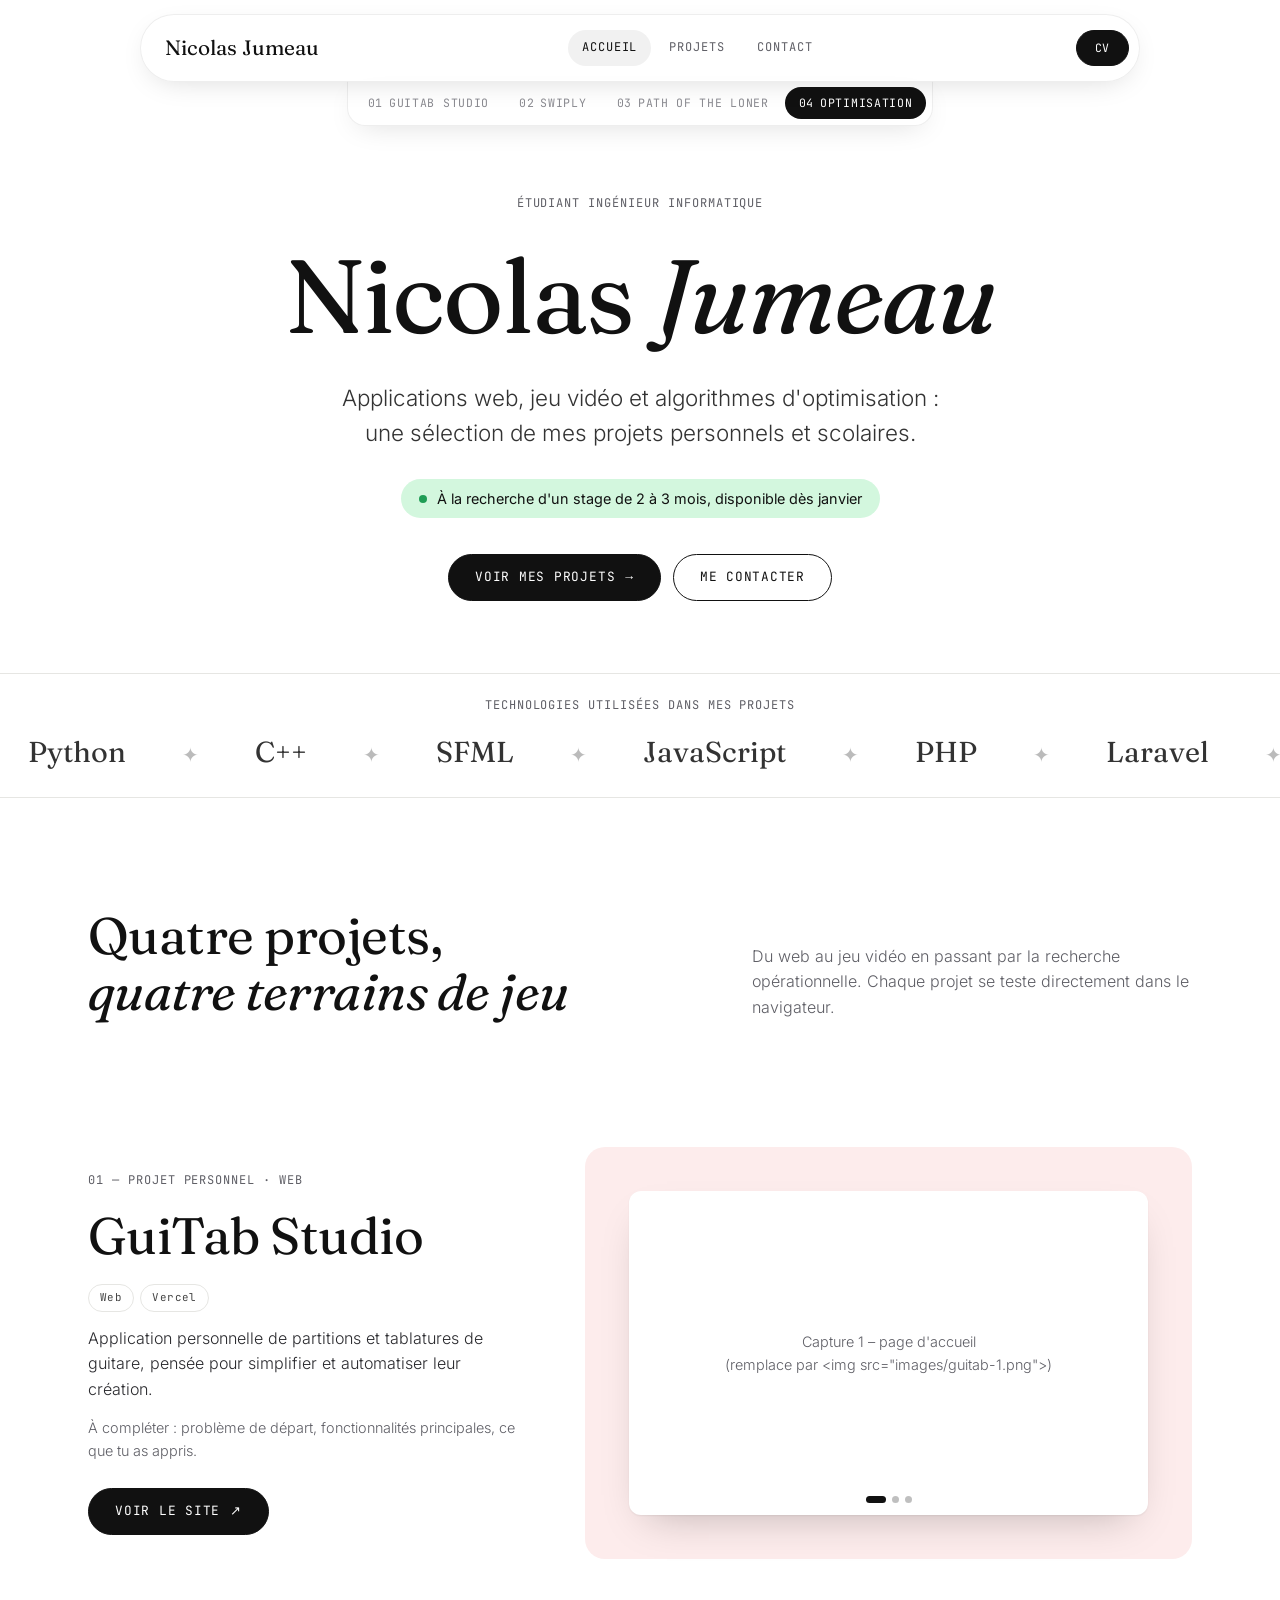
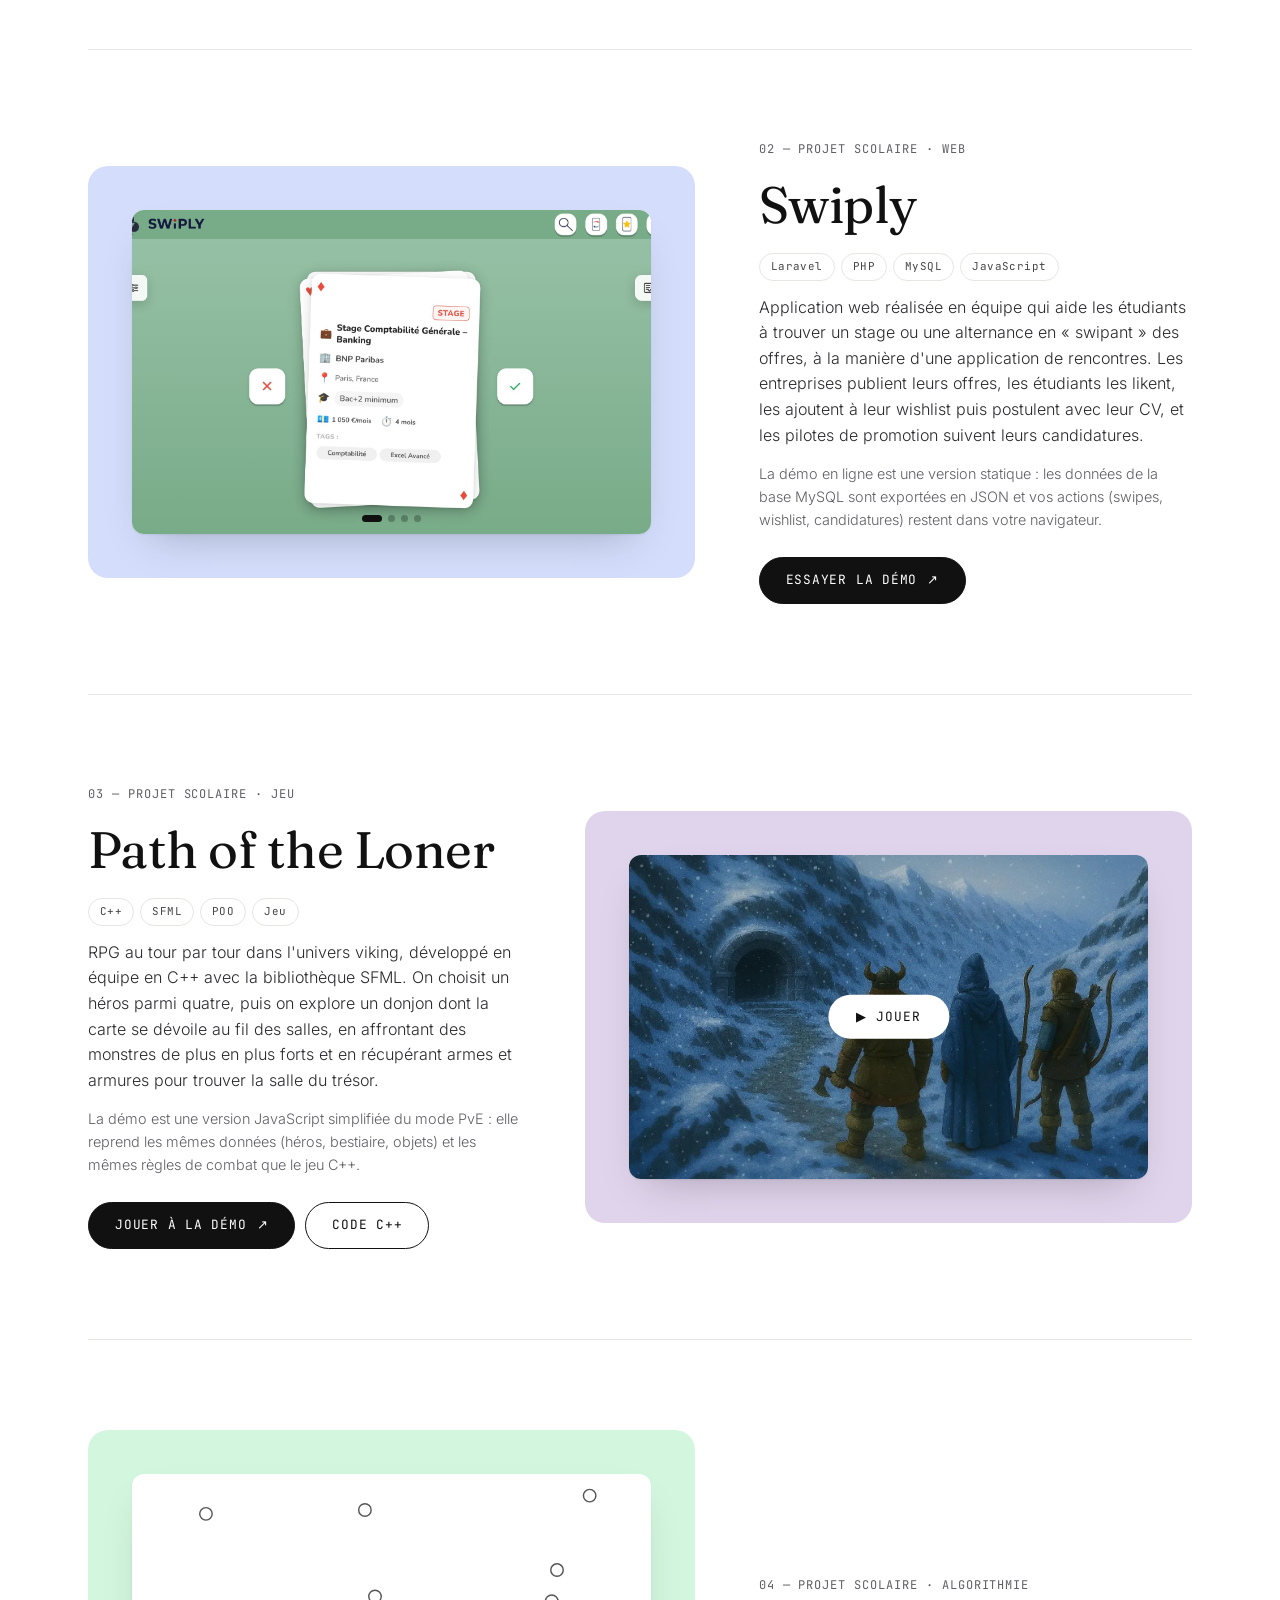
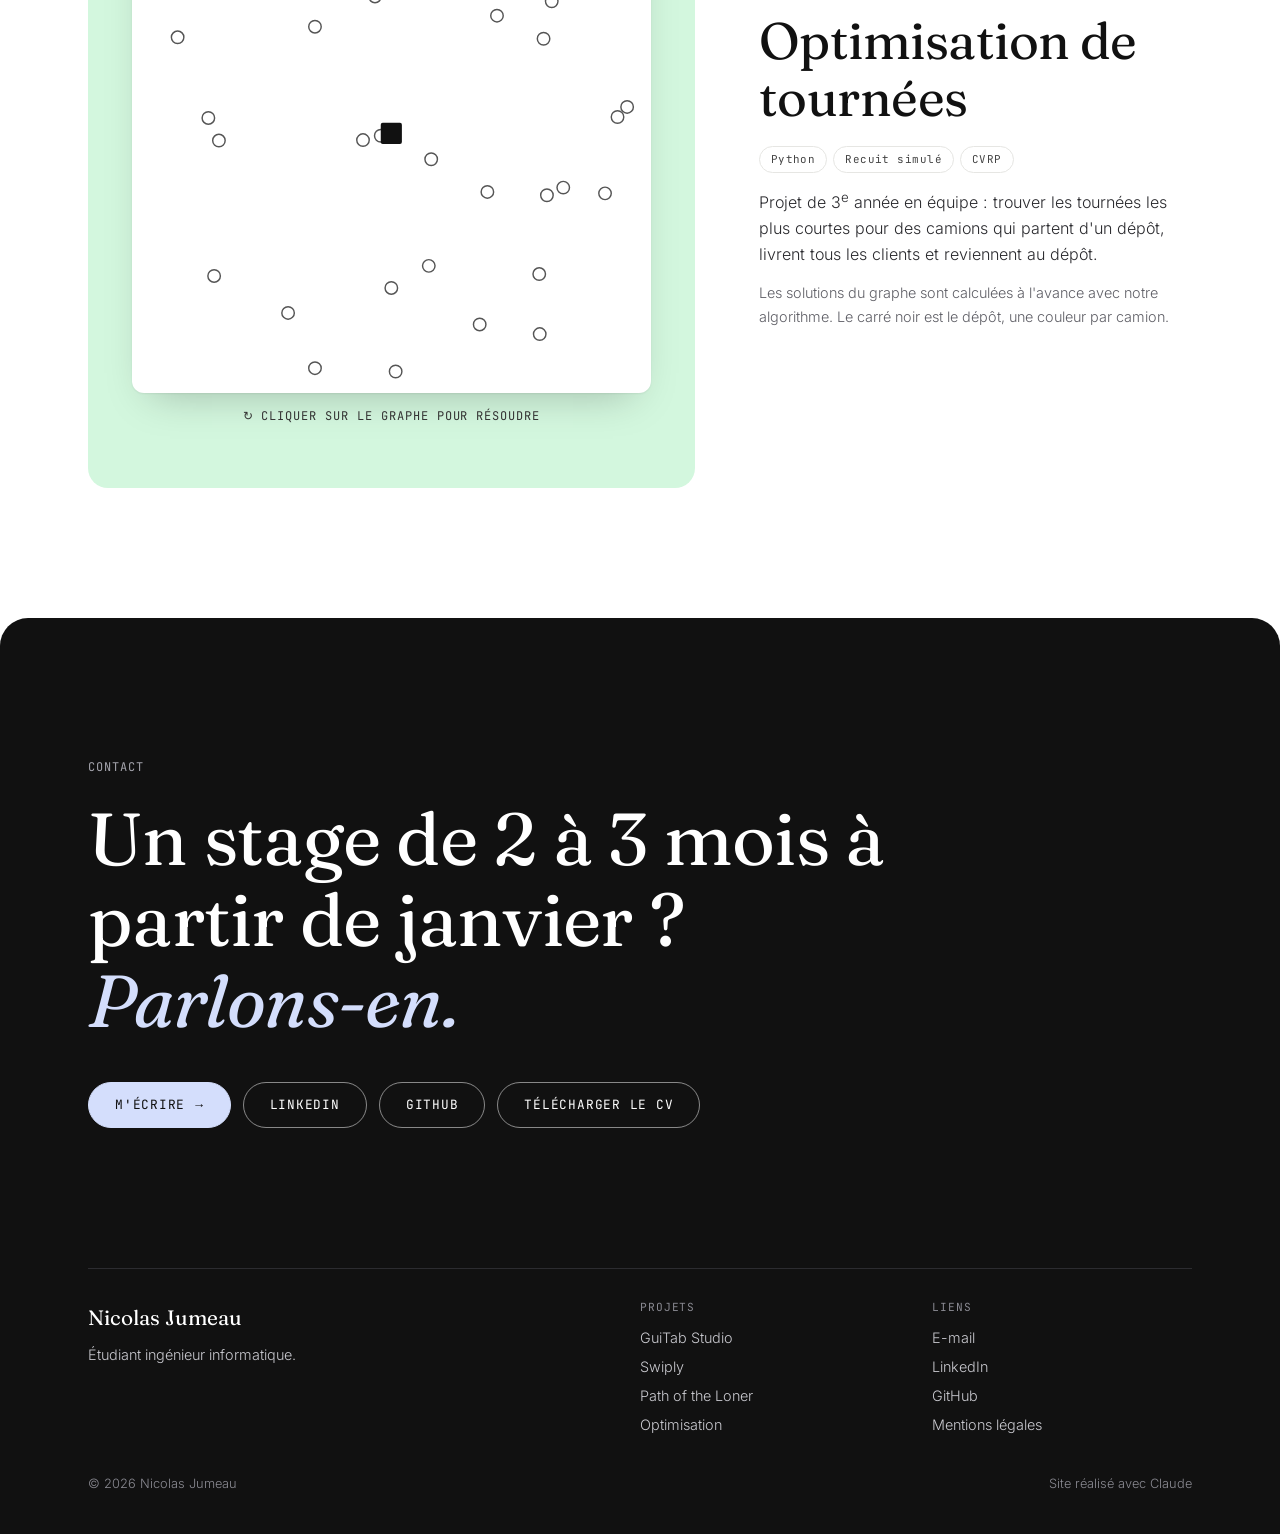
==== commit 1791b93a: "Barre de navigation flottante, projets accrochés dessous, « projet scolaire » - Barre flottante en p" ====
--- a/index.html
+++ b/index.html
@@ -35,7 +35,7 @@
     --head: 68px;
   }
   * { box-sizing: border-box; margin: 0; padding: 0; }
-  html { scroll-behavior: smooth; scroll-padding-top: calc(var(--head) + 56px); }
+  html { scroll-behavior: smooth; scroll-padding-top: calc(var(--head) + 70px); }
   body {
     font-family: var(--sans); font-weight: 300; color: var(--ink); background: var(--paper);
     line-height: 1.6; -webkit-font-smoothing: antialiased; overflow-x: hidden;
@@ -69,21 +69,51 @@
   .btn:hover .arrow { transform: translateX(4px); }
   .btn.sm { padding: 8px 18px; font-size: .72rem; }
 
-  /* ---------- En-tête collant ---------- */
+  /* ---------- Barre de navigation flottante ---------- */
+  .float {
+    position: fixed; top: 14px; left: 50%; transform: translateX(-50%); z-index: 20;
+    width: min(calc(100% - 24px), 1000px);
+    display: flex; flex-direction: column; align-items: center;
+    pointer-events: none;
+  }
+  .glass {
+    background: rgba(255,255,255,.62);
+    backdrop-filter: blur(14px) saturate(1.5); -webkit-backdrop-filter: blur(14px) saturate(1.5);
+    border: 1px solid rgba(17,17,17,.07);
+    box-shadow: 0 8px 30px -12px rgba(0,0,0,.18);
+    pointer-events: auto;
+  }
   .head {
-    position: sticky; top: 0; z-index: 20; height: var(--head);
-    background: rgba(255,255,255,.82); backdrop-filter: blur(12px); -webkit-backdrop-filter: blur(12px);
-    border-bottom: 1px solid transparent; transition: border-color .3s;
-  }
-  .head.scrolled { border-bottom-color: var(--line); }
-  .head .wrap { height: 100%; display: flex; align-items: center; justify-content: space-between; gap: 16px; }
-  .brand { font-family: var(--serif); font-size: 1.35rem; text-decoration: none; }
-  .head nav { display: flex; gap: 28px; }
-  .head nav a { font-family: var(--mono); font-size: .75rem; letter-spacing: .08em; text-transform: uppercase; text-decoration: none; color: var(--muted); transition: color .2s; }
-  .head nav a:hover, .head nav a.active { color: var(--ink); }
+    width: 100%; height: var(--head); border-radius: 999px; padding: 0 10px 0 24px;
+    display: flex; align-items: center; justify-content: space-between; gap: 16px;
+    position: relative; z-index: 2;
+  }
+  .brand { font-family: var(--serif); font-size: 1.3rem; text-decoration: none; white-space: nowrap; }
+  .head nav { display: flex; gap: 4px; }
+  .head nav a { font-family: var(--mono); font-size: .75rem; letter-spacing: .08em; text-transform: uppercase; text-decoration: none; color: var(--muted); padding: 8px 14px; border-radius: 999px; transition: color .2s, background .2s; }
+  .head nav a:hover { color: var(--ink); }
+  .head nav a.active { color: var(--ink); background: rgba(17,17,17,.06); }
+
+  /* Repères des projets, accrochés sous la barre et visibles seulement dans la section Projets */
+  .steps {
+    display: flex; gap: 2px; padding: 6px; margin-top: -1px;
+    border-radius: 0 0 18px 18px; border-top: none;
+    opacity: 0; transform: translateY(-12px); visibility: hidden;
+    transition: opacity .3s, transform .3s, visibility 0s .3s;
+    position: relative; z-index: 1;
+  }
+  .steps.show { opacity: 1; transform: none; visibility: visible; transition: opacity .3s, transform .3s; }
+  .steps a {
+    font-family: var(--mono); font-size: .72rem; letter-spacing: .06em; text-transform: uppercase;
+    text-decoration: none; color: #8a8a90; padding: 7px 14px; border-radius: 999px; white-space: nowrap; transition: color .2s, background .2s;
+  }
+  .steps a b { font-weight: 400; margin-right: 6px; }
+  .steps a:hover { color: var(--ink); }
+  .steps a.active { color: #fff; background: var(--ink); }
+  .steps .short { display: none; }
 
   /* ---------- Accueil ---------- */
-  .hero { text-align: center; padding-top: clamp(72px, 14vh, 150px); padding-bottom: 72px; }
+  .hero { text-align: center; padding-top: calc(var(--head) + clamp(72px, 14vh, 150px)); padding-bottom: 72px; }
   .hero .label { display: block; margin-bottom: 26px; }
   .hero .lead { font-size: clamp(1.1rem, 2.2vw, 1.4rem); max-width: 620px; margin: 26px auto 0; color: #333; }
   .status {
@@ -106,21 +136,6 @@
   /* ---------- Projets ---------- */
   .projects-intro { padding-top: 110px; padding-bottom: 36px; display: grid; grid-template-columns: 1fr 1fr; gap: 40px; align-items: end; }
   .projects-intro p { color: var(--muted); max-width: 440px; justify-self: end; }
-
-  /* Repères de projets (01, 02…) qui suivent la lecture */
-  .steps {
-    position: sticky; top: var(--head); z-index: 15; background: rgba(255,255,255,.9);
-    backdrop-filter: blur(12px); -webkit-backdrop-filter: blur(12px); border-bottom: 1px solid var(--line);
-  }
-  .steps .wrap { display: flex; gap: 6px; overflow-x: auto; scrollbar-width: none; padding-top: 10px; padding-bottom: 10px; }
-  .steps .wrap::-webkit-scrollbar { display: none; }
-  .steps a {
-    font-family: var(--mono); font-size: .72rem; letter-spacing: .06em; text-transform: uppercase;
-    text-decoration: none; color: #9a9aa0; padding: 6px 14px; border-radius: 999px; white-space: nowrap; transition: color .2s, background .2s;
-  }
-  .steps a b { font-weight: 400; margin-right: 6px; }
-  .steps a:hover { color: var(--ink); }
-  .steps a.active { color: var(--ink); background: var(--soft); }
 
   .project { display: grid; grid-template-columns: minmax(0,5fr) minmax(0,7fr); gap: clamp(28px, 5vw, 72px); align-items: center; padding: 90px 0; border-bottom: 1px solid var(--line); }
   .project:last-of-type { border-bottom: none; }
@@ -233,12 +248,20 @@
     footer > div:first-child { grid-column: 1 / -1; }
   }
   @media (max-width: 560px) {
-    :root { --head: 60px; }
-    .head nav { gap: 16px; }
+    :root { --head: 56px; }
+    .float { top: 10px; width: calc(100% - 20px); }
+    .head { padding: 0 8px 0 18px; gap: 8px; }
+    .head nav { gap: 0; }
+    .head nav a { padding: 7px 8px; font-size: .68rem; }
     .head nav a[href="#accueil"] { display: none; }
-    .brand { font-size: 1.15rem; }
+    .brand { font-size: 1.1rem; }
     .head .btn.sm { padding: 7px 14px; }
-    .hero { padding-top: 56px; }
+    .hero { padding-top: calc(var(--head) + 56px); }
+    .steps { padding: 5px; }
+    .steps a { padding: 6px 9px; font-size: .66rem; }
+    .steps a b { margin-right: 4px; }
+    .steps .full { display: none; }
+    .steps .short { display: inline; }
     .actions .btn { flex: 1 1 100%; justify-content: center; }
   }
 </style>
@@ -246,8 +269,8 @@
 </head>
 <body>
 
-<header class="head" id="head">
-  <div class="wrap">
+<div class="float">
+  <header class="head glass">
     <a class="brand" href="#accueil">Nicolas Jumeau</a>
     <nav aria-label="Navigation principale">
       <a href="#accueil">Accueil</a>
@@ -255,8 +278,14 @@
       <a href="#contact">Contact</a>
     </nav>
     <a class="btn sm dark" href="cv.pdf" download>CV</a>
-  </div>
-</header>
+  </header>
+  <nav class="steps glass" id="steps" aria-label="Projets">
+    <a href="#guitab"><b>01</b><span class="full">GuiTab Studio</span><span class="short">GuiTab</span></a>
+    <a href="#swiply"><b>02</b>Swiply</a>
+    <a href="#loner"><b>03</b><span class="full">Path of the Loner</span><span class="short">Loner</span></a>
+    <a href="#optim"><b>04</b><span class="full">Optimisation</span><span class="short">Optim.</span></a>
+  </nav>
+</div>
 
 <main>
 
@@ -272,7 +301,7 @@
     </div>
   </section>
 
-  <div class="marquee" aria-label="Technologies utilisées dans mes projets">
+  <div class="marquee" data-nav="accueil" aria-label="Technologies utilisées dans mes projets">
     <span class="label">Technologies utilisées dans mes projets</span>
     <div class="track" aria-hidden="true">
       <span>Python</span><span>C++</span><span>SFML</span><span>JavaScript</span><span>PHP</span><span>Laravel</span><span>MySQL</span><span>Recuit simulé</span><span>Vercel</span><span>Git</span>
@@ -282,19 +311,10 @@
 
   <!-- PROJETS -->
   <section id="projets">
-    <div class="wrap projects-intro">
+    <div class="wrap projects-intro" data-nav="projets">
       <h2 class="reveal">Quatre projets,<br><em>quatre terrains de jeu</em></h2>
       <p class="reveal d1">Du web au jeu vidéo en passant par la recherche opérationnelle. Chaque projet se teste directement dans le navigateur.</p>
     </div>
-
-    <nav class="steps" aria-label="Projets">
-      <div class="wrap">
-        <a href="#guitab"><b>01</b>GuiTab Studio</a>
-        <a href="#swiply"><b>02</b>Swiply</a>
-        <a href="#loner"><b>03</b>Path of the Loner</a>
-        <a href="#optim"><b>04</b>Optimisation</a>
-      </div>
-    </nav>
 
     <div class="wrap">
 
@@ -327,7 +347,7 @@
       <!-- SWIPLY -->
       <article class="project reverse" id="swiply">
         <div class="text reveal">
-          <span class="label">02 — Projet d'équipe · Web</span>
+          <span class="label">02 — Projet scolaire · Web</span>
           <h2>Swiply</h2>
           <div class="tags"><span>Laravel</span><span>PHP</span><span>MySQL</span><span>JavaScript</span></div>
           <p>Application web réalisée en équipe qui aide les étudiants à trouver un stage ou une alternance en « swipant » des offres, à la manière d'une application de rencontres. Les entreprises publient leurs offres, les étudiants les likent, les ajoutent à leur wishlist puis postulent avec leur CV, et les pilotes de promotion suivent leurs candidatures.</p>
@@ -354,7 +374,7 @@
       <!-- PATH OF THE LONER -->
       <article class="project" id="loner">
         <div class="text reveal">
-          <span class="label">03 — Projet d'équipe · Jeu</span>
+          <span class="label">03 — Projet scolaire · Jeu</span>
           <h2>Path of the Loner</h2>
           <div class="tags"><span>C++</span><span>SFML</span><span>POO</span><span>Jeu</span></div>
           <p>RPG au tour par tour dans l'univers viking, développé en équipe en C++ avec la bibliothèque SFML. On choisit un héros parmi quatre, puis on explore un donjon dont la carte se dévoile au fil des salles, en affrontant des monstres de plus en plus forts et en récupérant armes et armures pour trouver la salle du trésor.</p>
@@ -375,7 +395,7 @@
       <!-- OPTIMISATION -->
       <article class="project reverse" id="optim">
         <div class="text reveal">
-          <span class="label">04 — Projet d'équipe · Algorithmie</span>
+          <span class="label">04 — Projet scolaire · Algorithmie</span>
           <h2>Optimisation de tournées</h2>
           <div class="tags"><span>Python</span><span>Recuit simulé</span><span>CVRP</span></div>
           <p>Projet de 3<sup>e</sup> année en équipe : trouver les tournées les plus courtes pour des camions qui partent d'un dépôt, livrent tous les clients et reviennent au dépôt.</p>
@@ -442,11 +462,6 @@
 </main>
 
 <script>
-/* ---------- En-tête : bordure au défilement ---------- */
-const head = document.getElementById('head');
-const onScroll = () => head.classList.toggle('scrolled', scrollY > 10);
-addEventListener('scroll', onScroll, { passive: true }); onScroll();
-
 /* ---------- Apparition des blocs au défilement ---------- */
 const reveals = document.querySelectorAll('.reveal');
 if ('IntersectionObserver' in window) {
@@ -456,22 +471,22 @@
   reveals.forEach(r => ro.observe(r));
 } else reveals.forEach(r => r.classList.add('in'));
 
-/* ---------- Lien actif (menu du haut + repères 01–04) ---------- */
+/* ---------- Lien actif (menu + repères 01–04) ----------
+   Aucun défilement automatique ici : on change seulement des classes,
+   pour ne jamais gêner le défilement de la page. */
 const navLinks = [...document.querySelectorAll('.head nav a')];
 const stepLinks = [...document.querySelectorAll('.steps a')];
-const watch = [...document.querySelectorAll('#accueil, #contact, .project')];
+const steps = document.getElementById('steps');
 const spy = new IntersectionObserver(entries => entries.forEach(e => {
   if (!e.isIntersecting) return;
   const id = e.target.id;
-  const top = e.target.classList.contains('project') ? 'projets' : id;
+  const isProject = e.target.classList.contains('project');
+  const top = e.target.dataset.nav || (isProject ? 'projets' : id);
   navLinks.forEach(a => a.classList.toggle('active', a.getAttribute('href') === '#' + top));
-  stepLinks.forEach(a => {
-    const on = a.getAttribute('href') === '#' + id;
-    a.classList.toggle('active', on);
-    if (on) a.scrollIntoView({ block: 'nearest', inline: 'nearest' });
-  });
+  if (isProject) stepLinks.forEach(a => a.classList.toggle('active', a.getAttribute('href') === '#' + id));
+  steps.classList.toggle('show', isProject);
 }), { rootMargin: '-45% 0px -45% 0px' });
-watch.forEach(s => spy.observe(s));
+document.querySelectorAll('#accueil, .marquee, .projects-intro, .project, #contact').forEach(s => spy.observe(s));
 
 /* ---------- Carrousels (boutons, points, glisser au doigt) ---------- */
 document.querySelectorAll('[data-carousel]').forEach(c => {
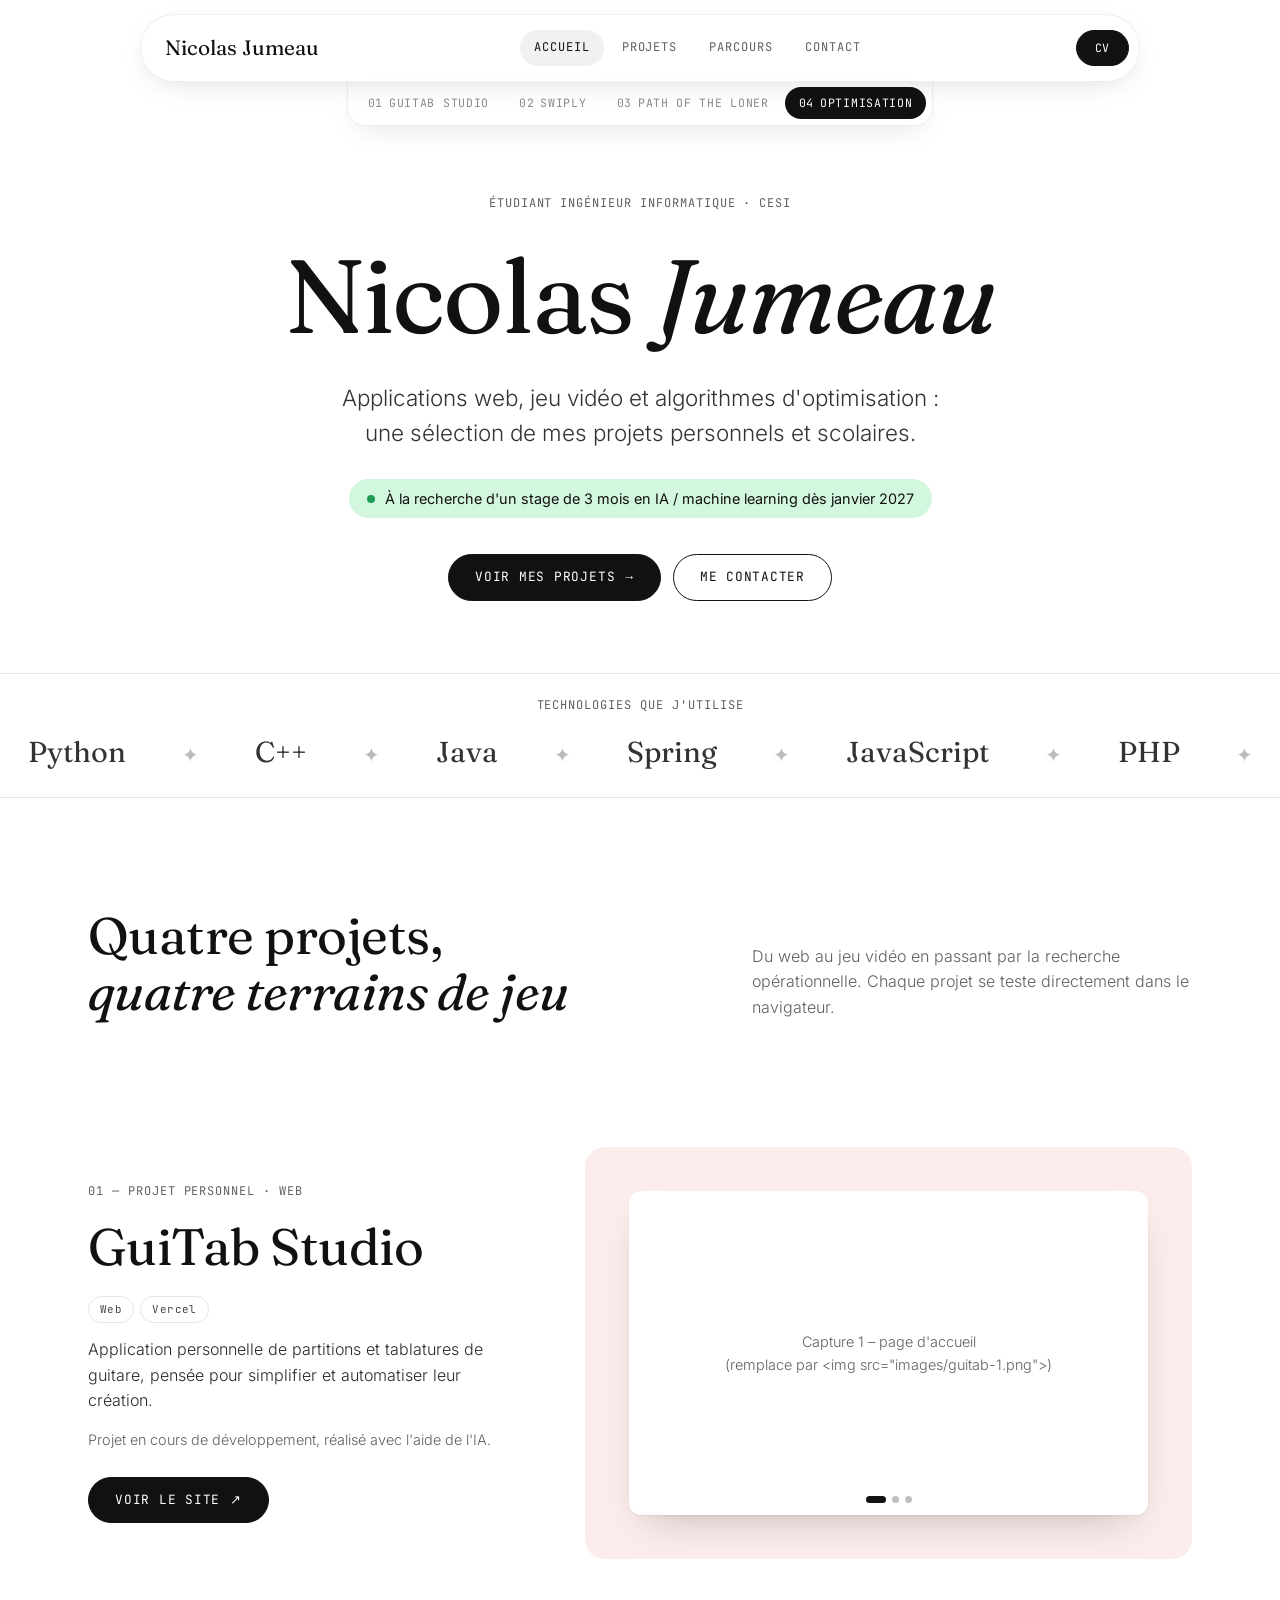
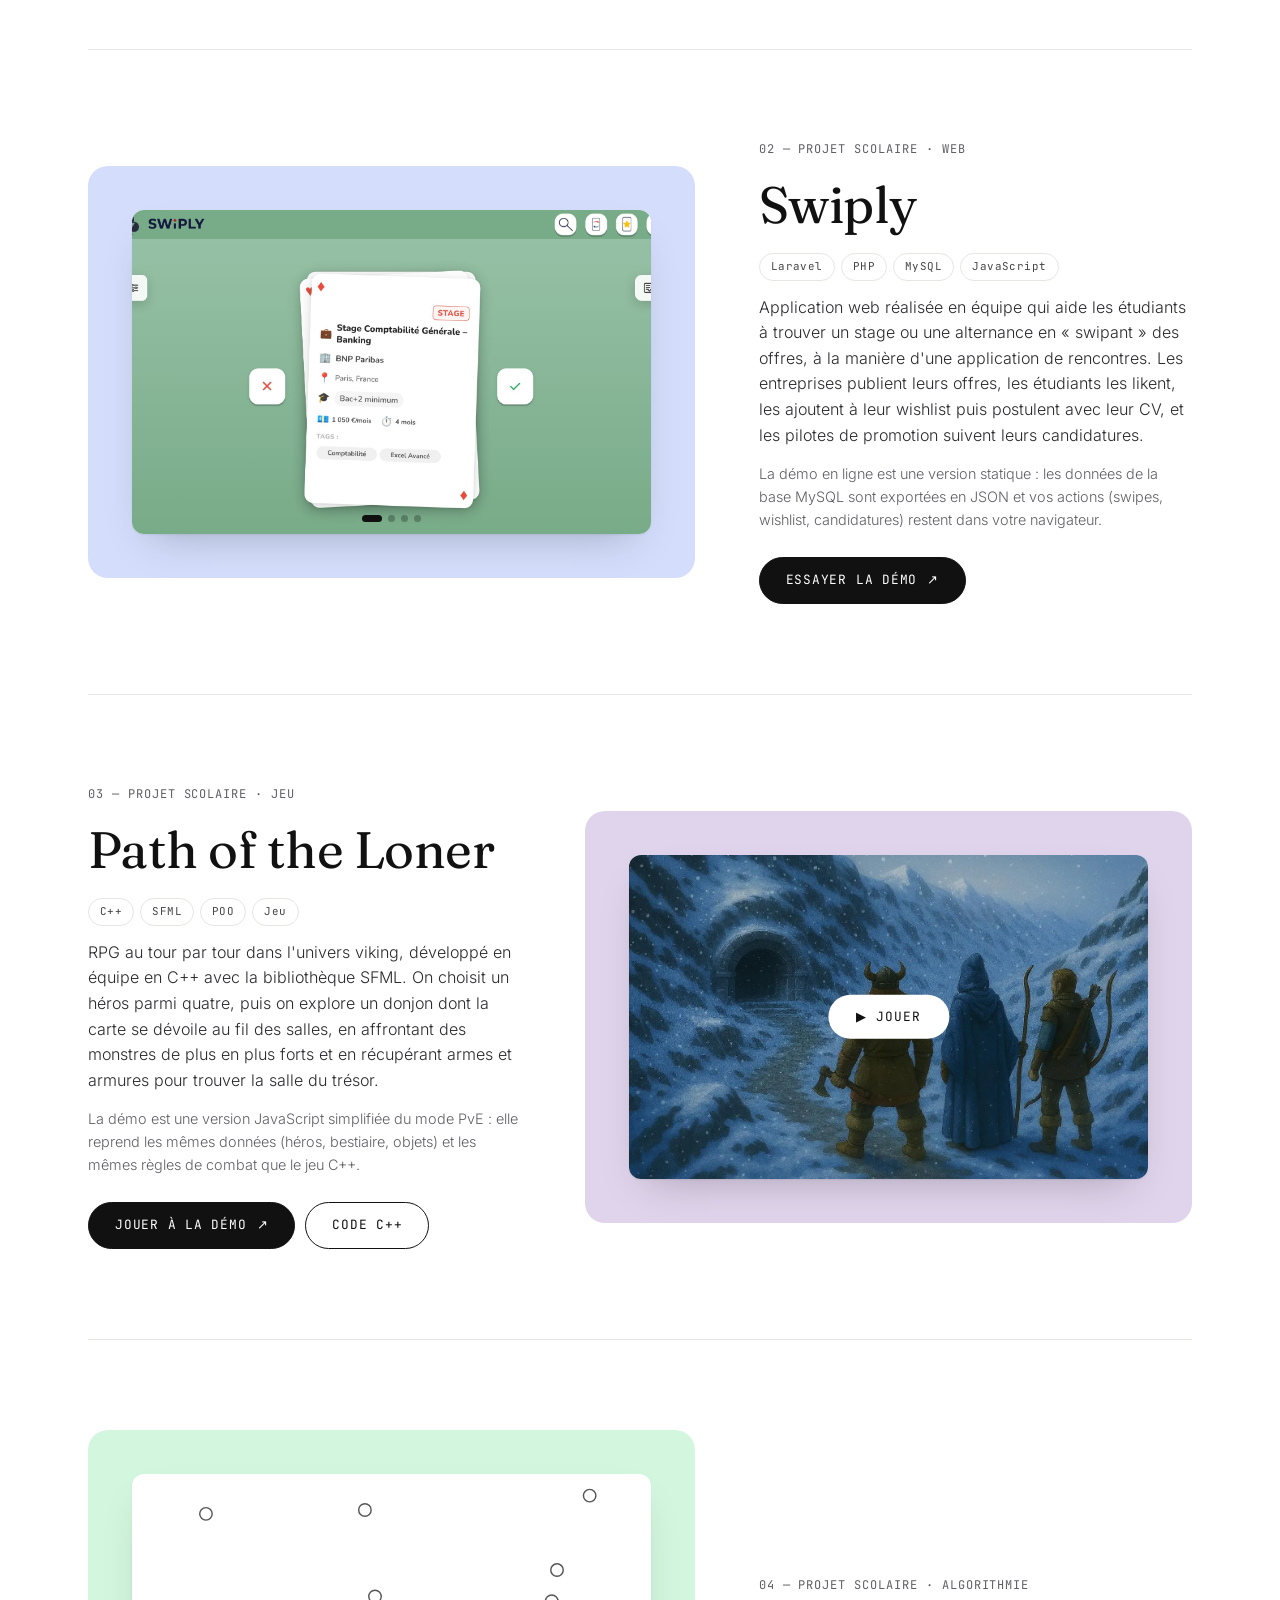
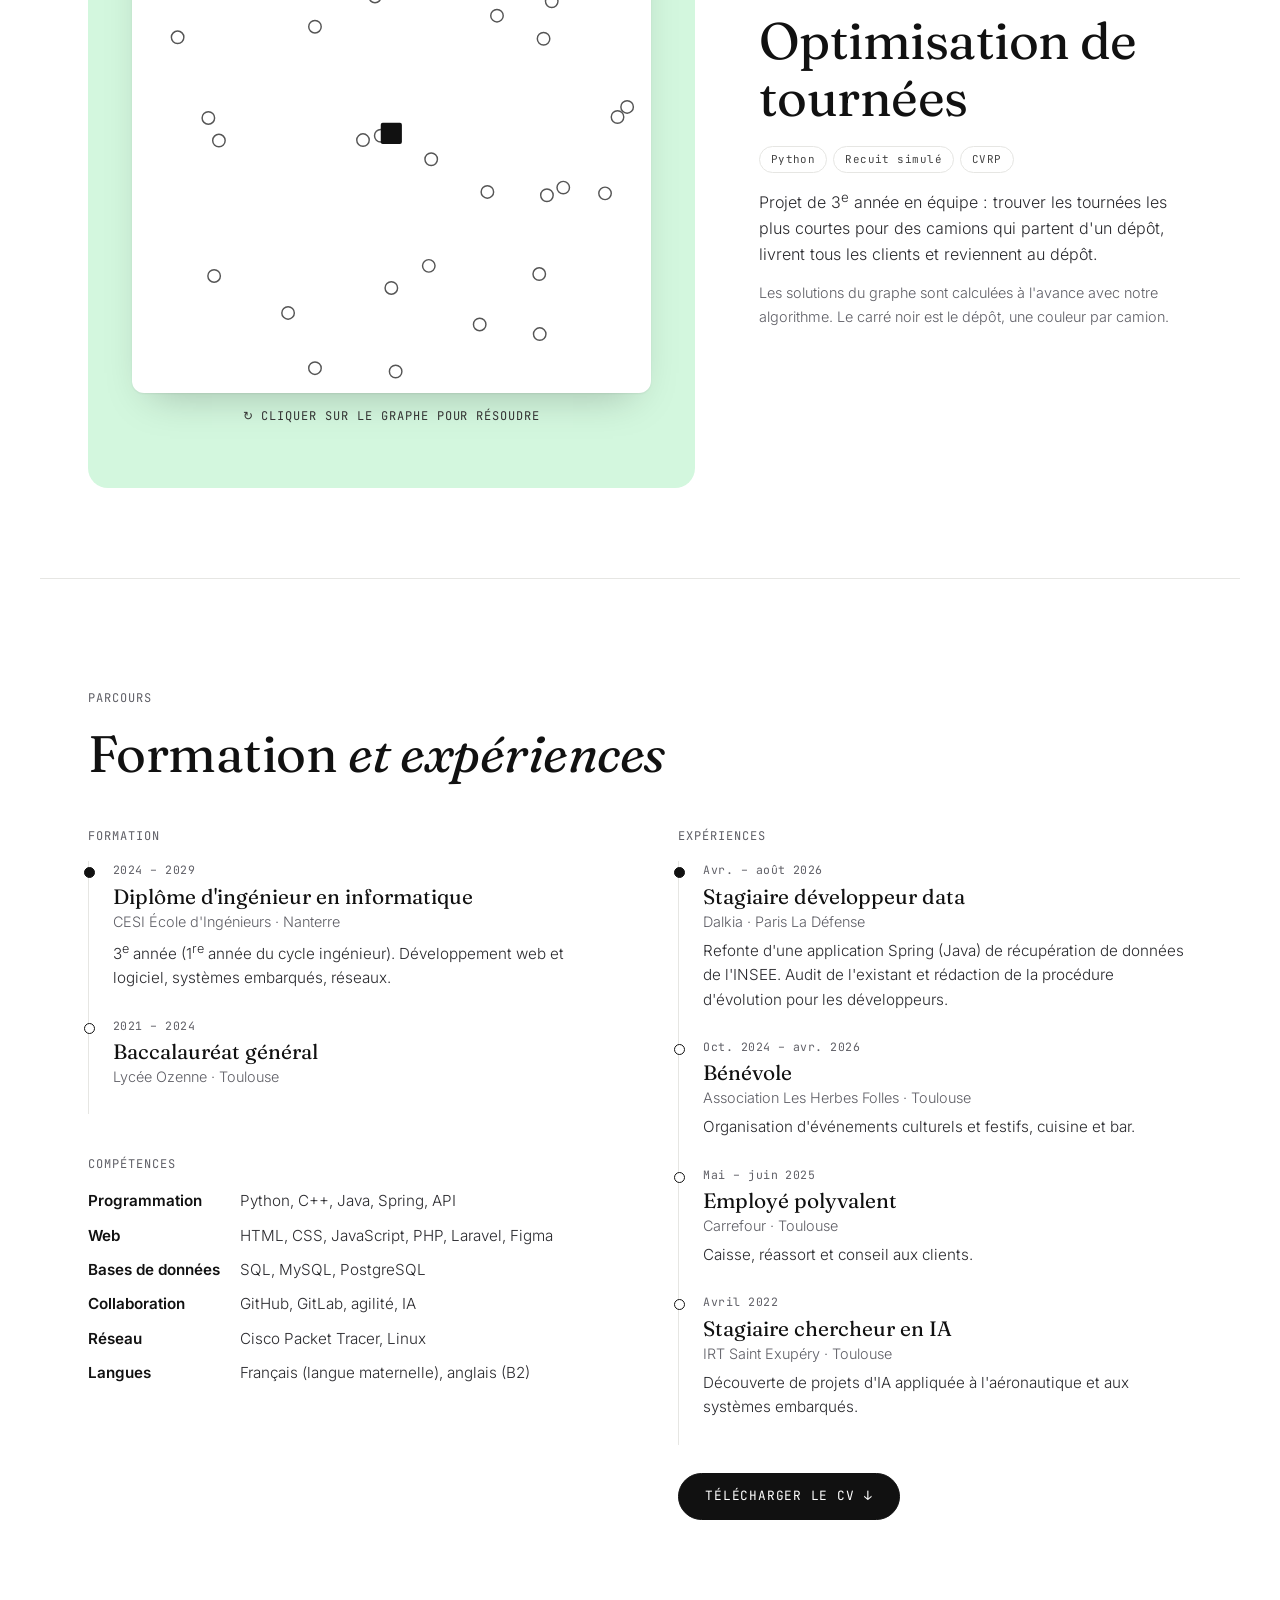
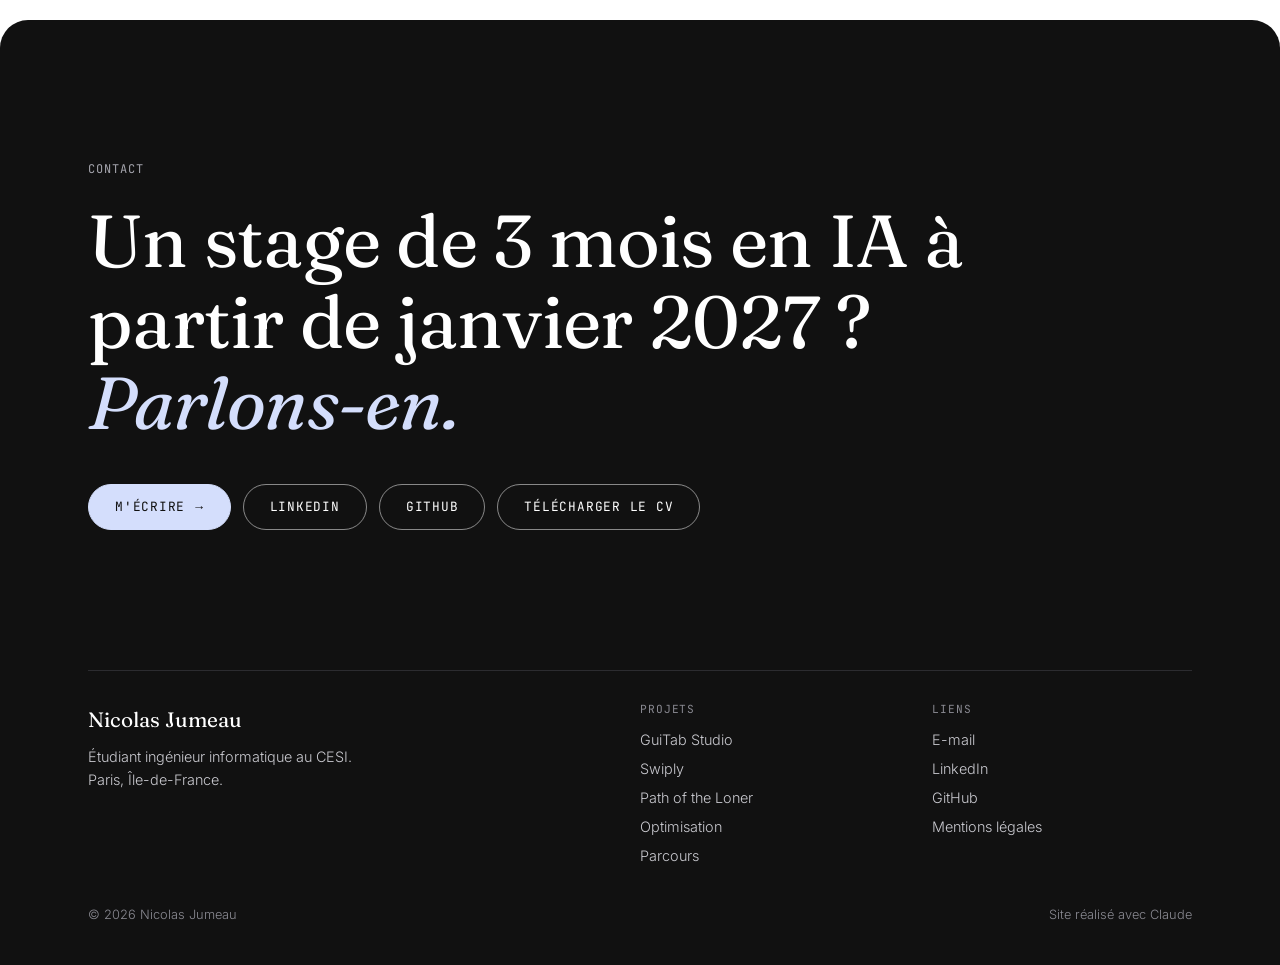
==== commit 327445f7: "Complète le site avec les infos du CV : CV, contacts, section Parcours - Ajoute cv.pdf (boutons CV e" ====
--- a/index.html
+++ b/index.html
@@ -110,7 +110,7 @@
   .steps a b { font-weight: 400; margin-right: 6px; }
   .steps a:hover { color: var(--ink); }
   .steps a.active { color: #fff; background: var(--ink); }
-  .steps .short { display: none; }
+  .steps .short, .head .brand .short { display: none; }
 
   /* ---------- Accueil ---------- */
   .hero { text-align: center; padding-top: calc(var(--head) + clamp(72px, 14vh, 150px)); padding-bottom: 72px; }
@@ -203,6 +203,25 @@
   .graph-wrap .hint { text-align: center; margin-top: 14px; color: #333; }
   .graph-wrap .hint::before { content: "↻ "; }
 
+  /* ---------- Parcours ---------- */
+  .parcours { padding-top: 110px; padding-bottom: 60px; border-top: 1px solid var(--line); }
+  .parcours-head { margin-bottom: 48px; }
+  .parcours-head .label { display: block; margin-bottom: 18px; }
+  .cols { display: grid; grid-template-columns: minmax(0,1fr) minmax(0,1fr); gap: clamp(32px, 6vw, 96px); }
+  .parcours h3 { font-family: var(--mono); font-size: .75rem; letter-spacing: .08em; text-transform: uppercase; color: var(--muted); margin: 0 0 18px; }
+  .parcours h3 ~ h3 { margin-top: 44px; }
+  .timeline { list-style: none; border-left: 1px solid var(--line); margin-bottom: 28px; }
+  .timeline li { position: relative; padding: 0 0 26px 24px; display: grid; gap: 4px; }
+  .timeline li::before { content: ""; position: absolute; left: -5px; top: 6px; width: 9px; height: 9px; border-radius: 50%; background: #fff; border: 1.5px solid var(--ink); }
+  .timeline li:first-child::before { background: var(--ink); }
+  .timeline .when { font-family: var(--mono); font-size: .72rem; letter-spacing: .04em; color: var(--muted); }
+  .timeline strong { font-family: var(--serif); font-weight: 400; font-size: 1.3rem; display: block; line-height: 1.25; }
+  .timeline .where { display: block; font-size: .9rem; color: var(--muted); }
+  .timeline p { font-size: .95rem; margin-top: 6px; color: #2a2a2e; }
+  .skills { display: grid; grid-template-columns: max-content 1fr; gap: 10px 20px; font-size: .95rem; }
+  .skills dt { font-weight: 600; }
+  .skills dd { color: #2a2a2e; }
+
   /* ---------- Contact (bloc sombre) ---------- */
   .contact { background: var(--ink); color: #fff; border-radius: 28px 28px 0 0; margin-top: 40px; padding: clamp(80px, 12vw, 140px) 0 40px; }
   .contact .label { color: #a5a5ad; display: block; margin-bottom: 22px; }
@@ -245,6 +264,8 @@
     .project, .project.reverse { grid-template-columns: minmax(0,1fr); padding: 64px 0; }
     .project.reverse .text { order: 0; }
     footer { grid-template-columns: 1fr 1fr; }
+    .cols { grid-template-columns: minmax(0,1fr); }
+    .parcours { padding-top: 80px; }
     footer > div:first-child { grid-column: 1 / -1; }
   }
   @media (max-width: 560px) {
@@ -260,8 +281,8 @@
     .steps { padding: 5px; }
     .steps a { padding: 6px 9px; font-size: .66rem; }
     .steps a b { margin-right: 4px; }
-    .steps .full { display: none; }
-    .steps .short { display: inline; }
+    .steps .full, .head .brand .full { display: none; }
+    .steps .short, .head .brand .short { display: inline; }
     .actions .btn { flex: 1 1 100%; justify-content: center; }
   }
 </style>
@@ -271,10 +292,11 @@
 
 <div class="float">
   <header class="head glass">
-    <a class="brand" href="#accueil">Nicolas Jumeau</a>
+    <a class="brand" href="#accueil" aria-label="Nicolas Jumeau, accueil"><span class="full">Nicolas Jumeau</span><span class="short">NJ</span></a>
     <nav aria-label="Navigation principale">
       <a href="#accueil">Accueil</a>
       <a href="#projets">Projets</a>
+      <a href="#parcours">Parcours</a>
       <a href="#contact">Contact</a>
     </nav>
     <a class="btn sm dark" href="cv.pdf" download>CV</a>
@@ -291,21 +313,21 @@
 
   <!-- ACCUEIL -->
   <section id="accueil" class="hero wrap">
-    <span class="label reveal">Étudiant ingénieur informatique</span>
+    <span class="label reveal">Étudiant ingénieur informatique · CESI</span>
     <h1 class="reveal d1">Nicolas <em>Jumeau</em></h1>
     <p class="lead reveal d2">Applications web, jeu vidéo et algorithmes d'optimisation : une sélection de mes projets personnels et scolaires.</p>
-    <p class="status reveal d3">À la recherche d'un stage de 2 à 3 mois, disponible dès janvier</p>
+    <p class="status reveal d3">À la recherche d'un stage de 3 mois en IA / machine learning dès janvier 2027</p>
     <div class="actions reveal d4">
       <a class="btn dark" href="#projets">Voir mes projets <span class="arrow">→</span></a>
       <a class="btn" href="#contact">Me contacter</a>
     </div>
   </section>
 
-  <div class="marquee" data-nav="accueil" aria-label="Technologies utilisées dans mes projets">
-    <span class="label">Technologies utilisées dans mes projets</span>
+  <div class="marquee" data-nav="accueil" aria-label="Technologies que j'utilise">
+    <span class="label">Technologies que j'utilise</span>
     <div class="track" aria-hidden="true">
-      <span>Python</span><span>C++</span><span>SFML</span><span>JavaScript</span><span>PHP</span><span>Laravel</span><span>MySQL</span><span>Recuit simulé</span><span>Vercel</span><span>Git</span>
-      <span>Python</span><span>C++</span><span>SFML</span><span>JavaScript</span><span>PHP</span><span>Laravel</span><span>MySQL</span><span>Recuit simulé</span><span>Vercel</span><span>Git</span>
+      <span>Python</span><span>C++</span><span>Java</span><span>Spring</span><span>JavaScript</span><span>PHP</span><span>Laravel</span><span>MySQL</span><span>PostgreSQL</span><span>SFML</span><span>Linux</span><span>Git</span>
+      <span>Python</span><span>C++</span><span>Java</span><span>Spring</span><span>JavaScript</span><span>PHP</span><span>Laravel</span><span>MySQL</span><span>PostgreSQL</span><span>SFML</span><span>Linux</span><span>Git</span>
     </div>
   </div>
 
@@ -325,7 +347,7 @@
           <h2>GuiTab Studio</h2>
           <div class="tags"><span>Web</span><span>Vercel</span></div>
           <p>Application personnelle de partitions et tablatures de guitare, pensée pour simplifier et automatiser leur création.</p>
-          <p class="note">À compléter : problème de départ, fonctionnalités principales, ce que tu as appris.</p>
+          <p class="note">Projet en cours de développement, réalisé avec l'aide de l'IA.</p>
           <div class="links">
             <a class="btn dark" href="https://guitab-studio.vercel.app" target="_blank" rel="noopener">Voir le site <span class="arrow">↗</span></a>
           </div>
@@ -410,22 +432,58 @@
     </div>
   </section>
 
+  <!-- PARCOURS -->
+  <section id="parcours" class="wrap parcours">
+    <div class="parcours-head">
+      <span class="label reveal">Parcours</span>
+      <h2 class="reveal d1">Formation <em>et expériences</em></h2>
+    </div>
+    <div class="cols">
+      <div class="reveal">
+        <h3>Formation</h3>
+        <ol class="timeline">
+          <li><span class="when">2024 – 2029</span><div><strong>Diplôme d'ingénieur en informatique</strong><span class="where">CESI École d'Ingénieurs · Nanterre</span><p>3<sup>e</sup> année (1<sup>re</sup> année du cycle ingénieur). Développement web et logiciel, systèmes embarqués, réseaux.</p></div></li>
+          <li><span class="when">2021 – 2024</span><div><strong>Baccalauréat général</strong><span class="where">Lycée Ozenne · Toulouse</span></div></li>
+        </ol>
+        <h3>Compétences</h3>
+        <dl class="skills">
+          <dt>Programmation</dt><dd>Python, C++, Java, Spring, API</dd>
+          <dt>Web</dt><dd>HTML, CSS, JavaScript, PHP, Laravel, Figma</dd>
+          <dt>Bases de données</dt><dd>SQL, MySQL, PostgreSQL</dd>
+          <dt>Collaboration</dt><dd>GitHub, GitLab, agilité, IA</dd>
+          <dt>Réseau</dt><dd>Cisco Packet Tracer, Linux</dd>
+          <dt>Langues</dt><dd>Français (langue maternelle), anglais (B2)</dd>
+        </dl>
+      </div>
+      <div class="reveal d1">
+        <h3>Expériences</h3>
+        <ol class="timeline">
+          <li><span class="when">Avr. – août 2026</span><div><strong>Stagiaire développeur data</strong><span class="where">Dalkia · Paris La Défense</span><p>Refonte d'une application Spring (Java) de récupération de données de l'INSEE. Audit de l'existant et rédaction de la procédure d'évolution pour les développeurs.</p></div></li>
+          <li><span class="when">Oct. 2024 – avr. 2026</span><div><strong>Bénévole</strong><span class="where">Association Les Herbes Folles · Toulouse</span><p>Organisation d'événements culturels et festifs, cuisine et bar.</p></div></li>
+          <li><span class="when">Mai – juin 2025</span><div><strong>Employé polyvalent</strong><span class="where">Carrefour · Toulouse</span><p>Caisse, réassort et conseil aux clients.</p></div></li>
+          <li><span class="when">Avril 2022</span><div><strong>Stagiaire chercheur en IA</strong><span class="where">IRT Saint Exupéry · Toulouse</span><p>Découverte de projets d'IA appliquée à l'aéronautique et aux systèmes embarqués.</p></div></li>
+        </ol>
+        <a class="btn dark" href="cv.pdf" download>Télécharger le CV <span class="arrow">↓</span></a>
+      </div>
+    </div>
+  </section>
+
   <!-- CONTACT -->
   <section id="contact" class="contact">
     <div class="wrap">
       <span class="label reveal">Contact</span>
-      <h2 class="reveal d1">Un stage de 2 à 3 mois à partir de janvier ? <em style="white-space:nowrap">Parlons-en.</em></h2>
+      <h2 class="reveal d1">Un stage de 3 mois en IA à partir de janvier 2027 ? <em style="white-space:nowrap">Parlons-en.</em></h2>
       <div class="actions reveal d2">
-        <a class="btn light" href="mailto:ton.email@exemple.fr">M'écrire <span class="arrow">→</span></a>
-        <a class="btn" href="https://www.linkedin.com/in/TON-PROFIL" target="_blank" rel="noopener">LinkedIn</a>
-        <a class="btn" href="https://github.com/TON-PSEUDO" target="_blank" rel="noopener">GitHub</a>
+        <a class="btn light" href="mailto:nicko.jumeau@gmail.com">M'écrire <span class="arrow">→</span></a>
+        <a class="btn" href="https://www.linkedin.com/in/nicolasjumeau" target="_blank" rel="noopener">LinkedIn</a>
+        <a class="btn" href="https://github.com/NicolasJUMEAU" target="_blank" rel="noopener">GitHub</a>
         <a class="btn" href="cv.pdf" download>Télécharger le CV</a>
       </div>
 
       <footer>
         <div>
           <a class="brand" href="#accueil">Nicolas Jumeau</a>
-          <p>Étudiant ingénieur informatique.</p>
+          <p>Étudiant ingénieur informatique au CESI.<br>Paris, Île-de-France.</p>
         </div>
         <div>
           <h3>Projets</h3>
@@ -434,20 +492,21 @@
             <li><a href="#swiply">Swiply</a></li>
             <li><a href="#loner">Path of the Loner</a></li>
             <li><a href="#optim">Optimisation</a></li>
+            <li><a href="#parcours">Parcours</a></li>
           </ul>
         </div>
         <div>
           <h3>Liens</h3>
           <ul>
-            <li><a href="mailto:ton.email@exemple.fr">E-mail</a></li>
-            <li><a href="https://www.linkedin.com/in/TON-PROFIL" target="_blank" rel="noopener">LinkedIn</a></li>
-            <li><a href="https://github.com/TON-PSEUDO" target="_blank" rel="noopener">GitHub</a></li>
+            <li><a href="mailto:nicko.jumeau@gmail.com">E-mail</a></li>
+            <li><a href="https://www.linkedin.com/in/nicolasjumeau" target="_blank" rel="noopener">LinkedIn</a></li>
+            <li><a href="https://github.com/NicolasJUMEAU" target="_blank" rel="noopener">GitHub</a></li>
             <li><a href="#legal">Mentions légales</a></li>
           </ul>
         </div>
         <div id="legal">
           <strong>Mentions légales</strong><br>
-          Éditeur : Nicolas Jumeau – contact : ton.email@exemple.fr<br>
+          Éditeur : Nicolas Jumeau – contact : nicko.jumeau@gmail.com<br>
           Hébergeur : Vercel Inc., 440 N Barranca Ave #4133, Covina, CA 91723, États-Unis.<br>
           Ce site ne dépose aucun cookie et ne collecte aucune donnée personnelle. Les polices sont hébergées sur le site lui-même.
         </div>
@@ -486,7 +545,7 @@
   if (isProject) stepLinks.forEach(a => a.classList.toggle('active', a.getAttribute('href') === '#' + id));
   steps.classList.toggle('show', isProject);
 }), { rootMargin: '-45% 0px -45% 0px' });
-document.querySelectorAll('#accueil, .marquee, .projects-intro, .project, #contact').forEach(s => spy.observe(s));
+document.querySelectorAll('#accueil, .marquee, .projects-intro, .project, #parcours, #contact').forEach(s => spy.observe(s));
 
 /* ---------- Carrousels (boutons, points, glisser au doigt) ---------- */
 document.querySelectorAll('[data-carousel]').forEach(c => {
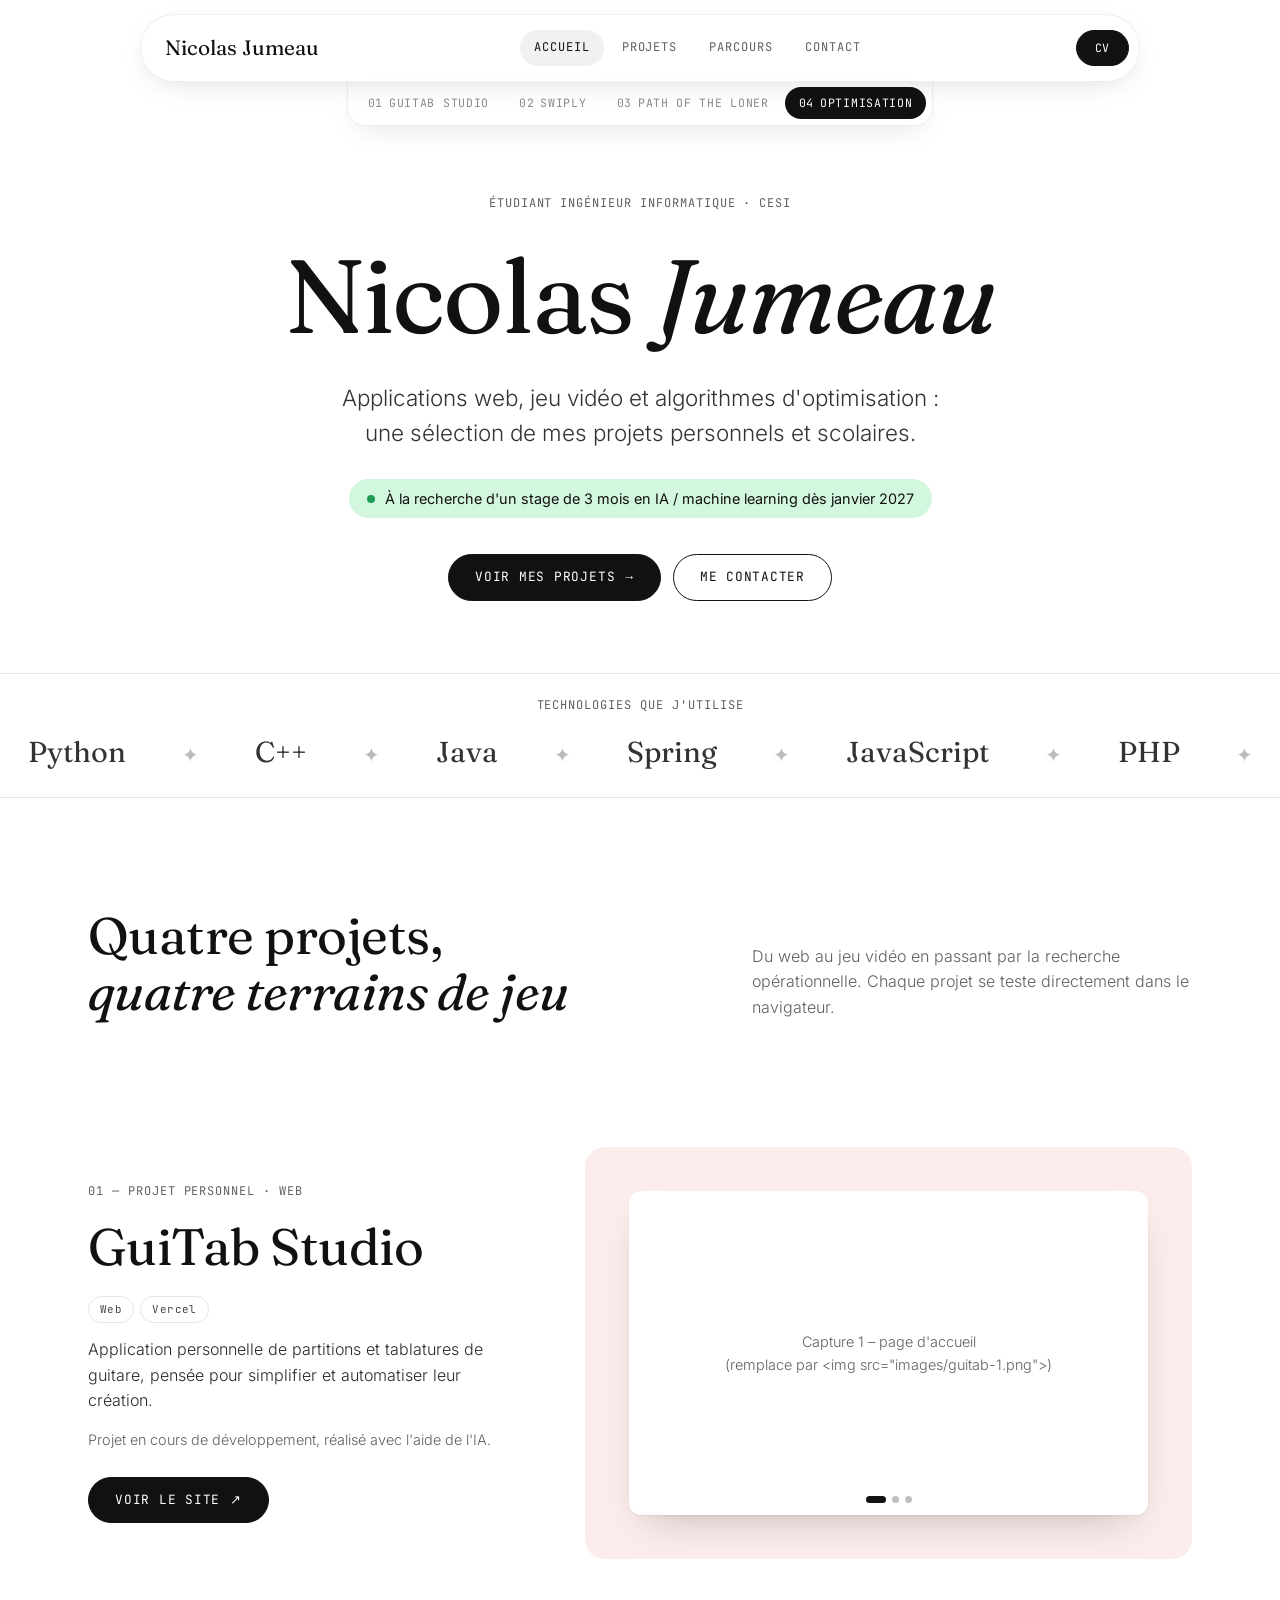
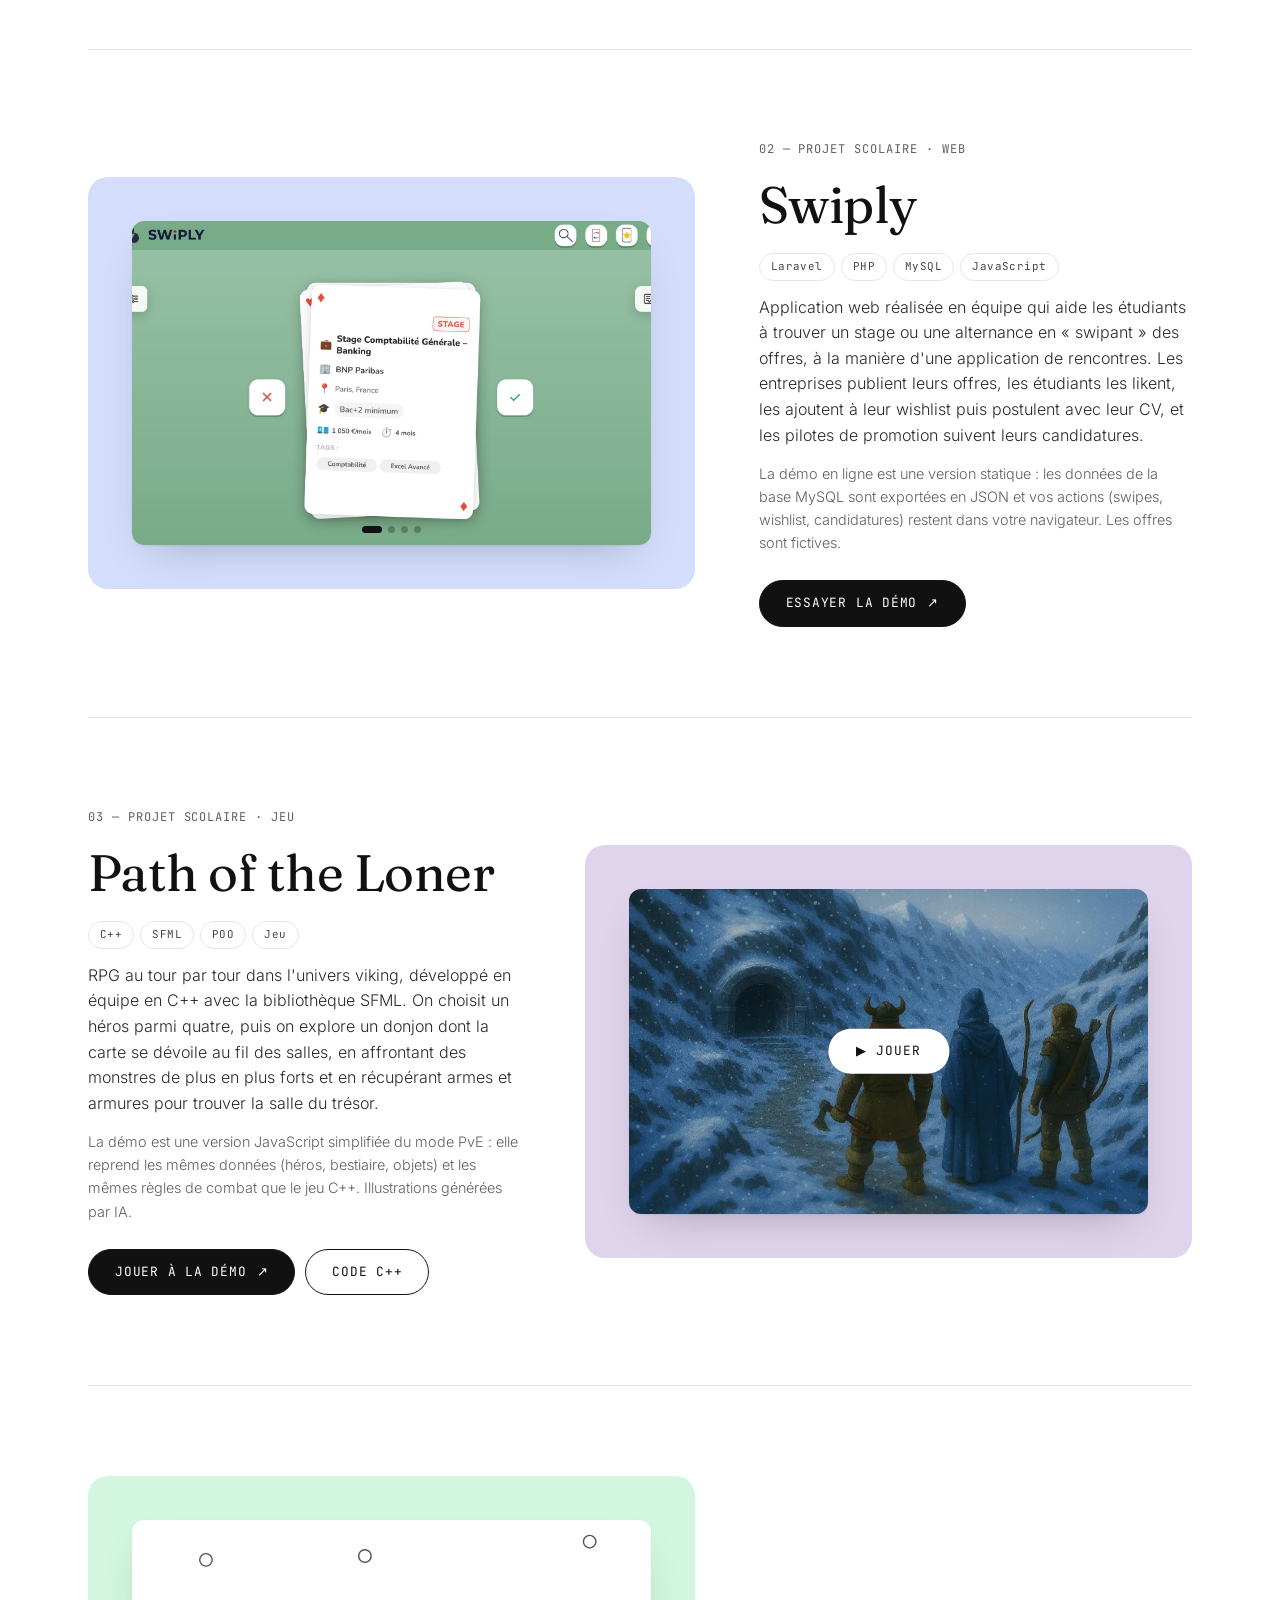
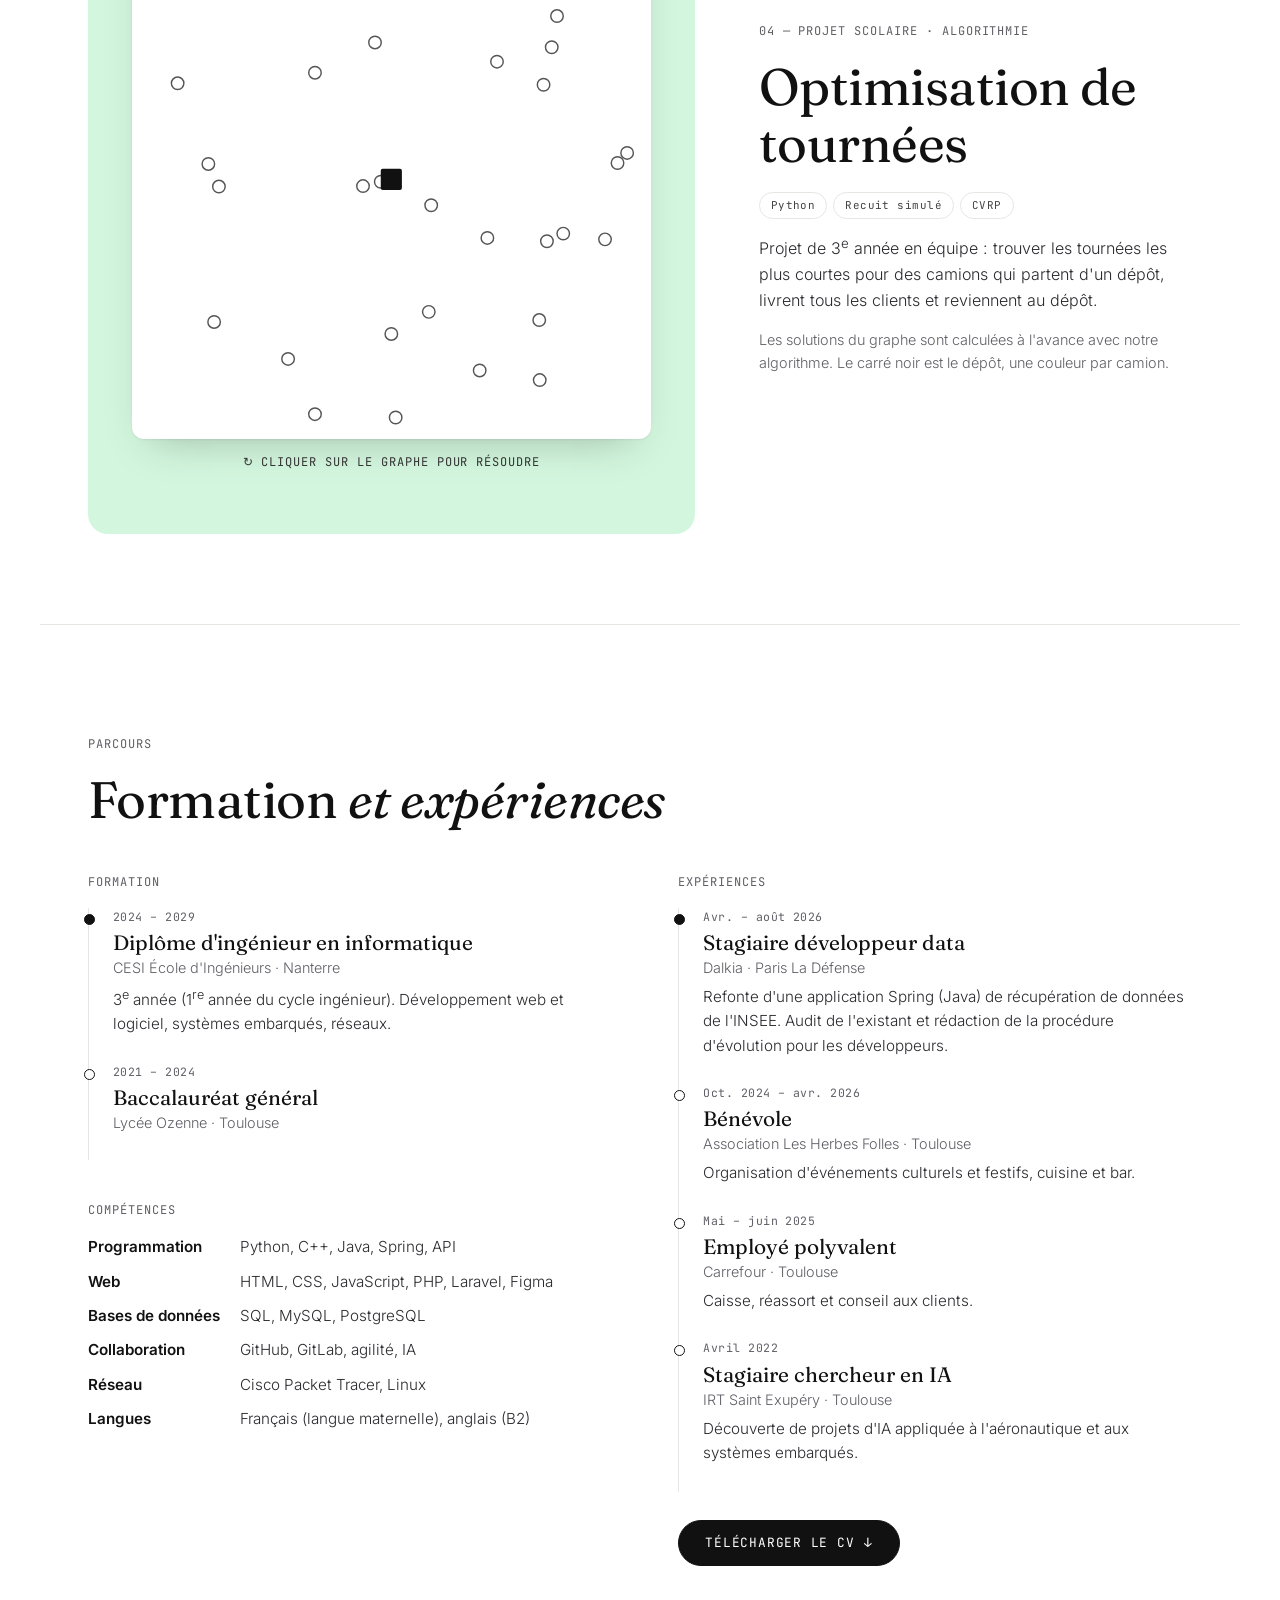
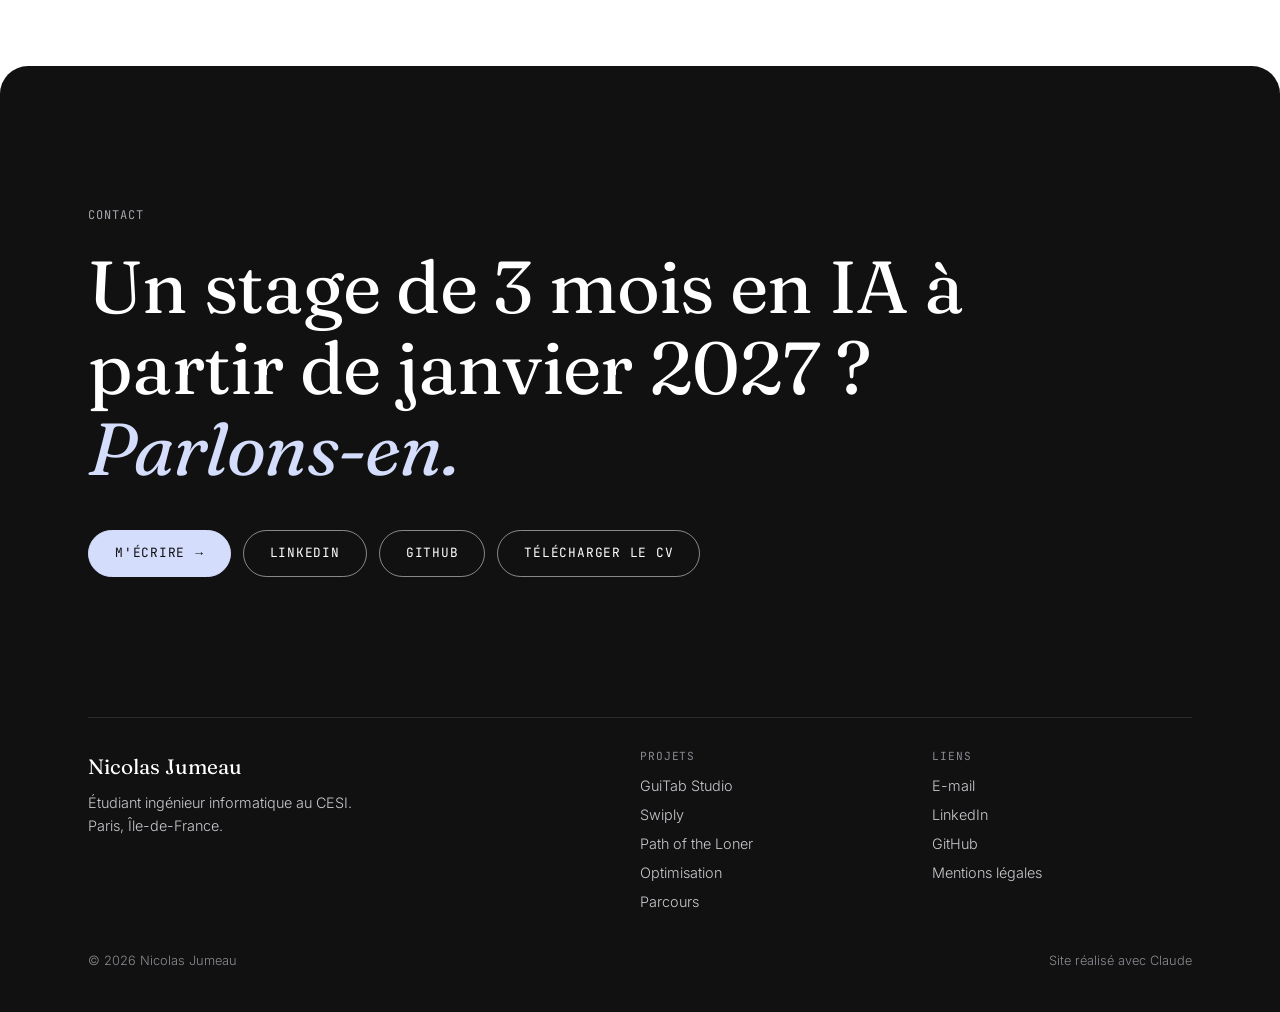
==== commit e3399c9e: "Complète les mentions légales, ajoute icône et aperçu de partage - Mentions légales : directeur de l" ====
--- a/index.html
+++ b/index.html
@@ -5,6 +5,20 @@
 <meta name="viewport" content="width=device-width, initial-scale=1">
 <title>Nicolas Jumeau – Étudiant ingénieur informatique</title>
 <meta name="description" content="Portfolio de Nicolas Jumeau, étudiant ingénieur en informatique : projets web, jeu, optimisation.">
+<link rel="icon" href="favicon.svg" type="image/svg+xml">
+<link rel="apple-touch-icon" href="apple-touch-icon.png">
+<meta name="theme-color" content="#ffffff">
+<meta property="og:type" content="website">
+<meta property="og:locale" content="fr_FR">
+<meta property="og:site_name" content="Nicolas Jumeau">
+<meta property="og:title" content="Nicolas Jumeau – Étudiant ingénieur informatique">
+<meta property="og:description" content="Applications web, jeu vidéo et algorithmes d'optimisation : mes projets, testables dans le navigateur.">
+<meta property="og:url" content="https://portfolio-nicolasjumeau.vercel.app/">
+<meta property="og:image" content="https://portfolio-nicolasjumeau.vercel.app/og.png">
+<meta property="og:image:width" content="1200">
+<meta property="og:image:height" content="630">
+<meta property="og:image:alt" content="Nicolas Jumeau, étudiant ingénieur informatique : portfolio">
+<meta name="twitter:card" content="summary_large_image">
 <link rel="preload" href="fonts/fraunces-latin-400-normal.woff2" as="font" type="font/woff2" crossorigin>
 <style>
   /* Polices hébergées sur le site (aucune requête vers Google) – licence SIL OFL */
@@ -243,7 +257,10 @@
   .copy { grid-column: 1 / -1; display: flex; justify-content: space-between; flex-wrap: wrap; gap: 8px; font-size: .8rem; color: #8a8a92; }
   #legal { display: none; grid-column: 1 / -1; background: #1c1c20; border-radius: 12px; padding: 18px 20px; font-size: .82rem; color: #c9c9cf; }
   #legal:target { display: block; }
-  #legal strong { color: #fff; }
+  #legal strong { color: #fff; display: block; margin-bottom: 8px; }
+  #legal p { margin: 6px 0; }
+  #legal b { color: #fff; font-weight: 600; }
+  #legal a { text-decoration: underline; }
 
   /* ---------- Apparition au défilement ---------- */
   .js .reveal { opacity: 0; transform: translateY(28px); transition: opacity .9s cubic-bezier(.2,.7,.2,1), transform .9s cubic-bezier(.2,.7,.2,1); }
@@ -373,7 +390,7 @@
           <h2>Swiply</h2>
           <div class="tags"><span>Laravel</span><span>PHP</span><span>MySQL</span><span>JavaScript</span></div>
           <p>Application web réalisée en équipe qui aide les étudiants à trouver un stage ou une alternance en « swipant » des offres, à la manière d'une application de rencontres. Les entreprises publient leurs offres, les étudiants les likent, les ajoutent à leur wishlist puis postulent avec leur CV, et les pilotes de promotion suivent leurs candidatures.</p>
-          <p class="note">La démo en ligne est une version statique : les données de la base MySQL sont exportées en JSON et vos actions (swipes, wishlist, candidatures) restent dans votre navigateur.</p>
+          <p class="note">La démo en ligne est une version statique : les données de la base MySQL sont exportées en JSON et vos actions (swipes, wishlist, candidatures) restent dans votre navigateur. Les offres sont fictives.</p>
           <div class="links">
             <a class="btn dark" href="swiply/" target="_blank" rel="noopener">Essayer la démo <span class="arrow">↗</span></a>
           </div>
@@ -400,7 +417,7 @@
           <h2>Path of the Loner</h2>
           <div class="tags"><span>C++</span><span>SFML</span><span>POO</span><span>Jeu</span></div>
           <p>RPG au tour par tour dans l'univers viking, développé en équipe en C++ avec la bibliothèque SFML. On choisit un héros parmi quatre, puis on explore un donjon dont la carte se dévoile au fil des salles, en affrontant des monstres de plus en plus forts et en récupérant armes et armures pour trouver la salle du trésor.</p>
-          <p class="note">La démo est une version JavaScript simplifiée du mode PvE : elle reprend les mêmes données (héros, bestiaire, objets) et les mêmes règles de combat que le jeu C++.</p>
+          <p class="note">La démo est une version JavaScript simplifiée du mode PvE : elle reprend les mêmes données (héros, bestiaire, objets) et les mêmes règles de combat que le jeu C++. Illustrations générées par IA.</p>
           <div class="links">
             <a class="btn dark" href="loner/" target="_blank" rel="noopener">Jouer à la démo <span class="arrow">↗</span></a>
             <a class="btn" href="https://github.com/NicolasJUMEAU/cpp-path-of-the-loner" target="_blank" rel="noopener">Code C++</a>
@@ -505,10 +522,12 @@
           </ul>
         </div>
         <div id="legal">
-          <strong>Mentions légales</strong><br>
-          Éditeur : Nicolas Jumeau – contact : nicko.jumeau@gmail.com<br>
-          Hébergeur : Vercel Inc., 440 N Barranca Ave #4133, Covina, CA 91723, États-Unis.<br>
-          Ce site ne dépose aucun cookie et ne collecte aucune donnée personnelle. Les polices sont hébergées sur le site lui-même.
+          <strong>Mentions légales</strong>
+          <p><b>Éditeur et directeur de la publication :</b> Nicolas Jumeau, particulier. Contact : <a href="mailto:nicko.jumeau@gmail.com">nicko.jumeau@gmail.com</a></p>
+          <p><b>Hébergeur :</b> Vercel Inc., 440 N Barranca Ave #4133, Covina, CA 91723, États-Unis. Téléphone : +1 559 288 7060. <a href="https://vercel.com" target="_blank" rel="noopener">vercel.com</a></p>
+          <p><b>Données personnelles :</b> ce site ne dépose aucun cookie, n'utilise aucun outil de mesure d'audience et ne fait appel à aucun service tiers (les polices sont hébergées sur le site). Comme tout hébergeur, Vercel enregistre des journaux techniques (dont l'adresse IP des visiteurs) pour faire fonctionner et sécuriser le site. La démo Swiply enregistre vos actions (swipes, wishlist, candidatures) uniquement dans votre navigateur (stockage local) : elles ne sont envoyées nulle part et disparaissent si vous effacez les données du site ou cliquez sur « Réinitialiser la démo ». Pour toute question sur vos données, écrivez à l'adresse ci-dessus.</p>
+          <p><b>Projets d'équipe :</b> Swiply, Path of the Loner et Optimisation de tournées sont des projets scolaires publiés avec l'accord des coéquipiers. Dans la démo Swiply, les offres sont fictives et les entreprises citées n'ont aucun lien avec le projet.</p>
+          <p><b>Crédits :</b> illustrations de Path of the Loner générées par IA. Polices Fraunces, Inter, JetBrains Mono, Nunito et Quintessential, sous licence SIL Open Font License 1.1.</p>
         </div>
         <div class="copy">
           <span>© 2026 Nicolas Jumeau</span>
